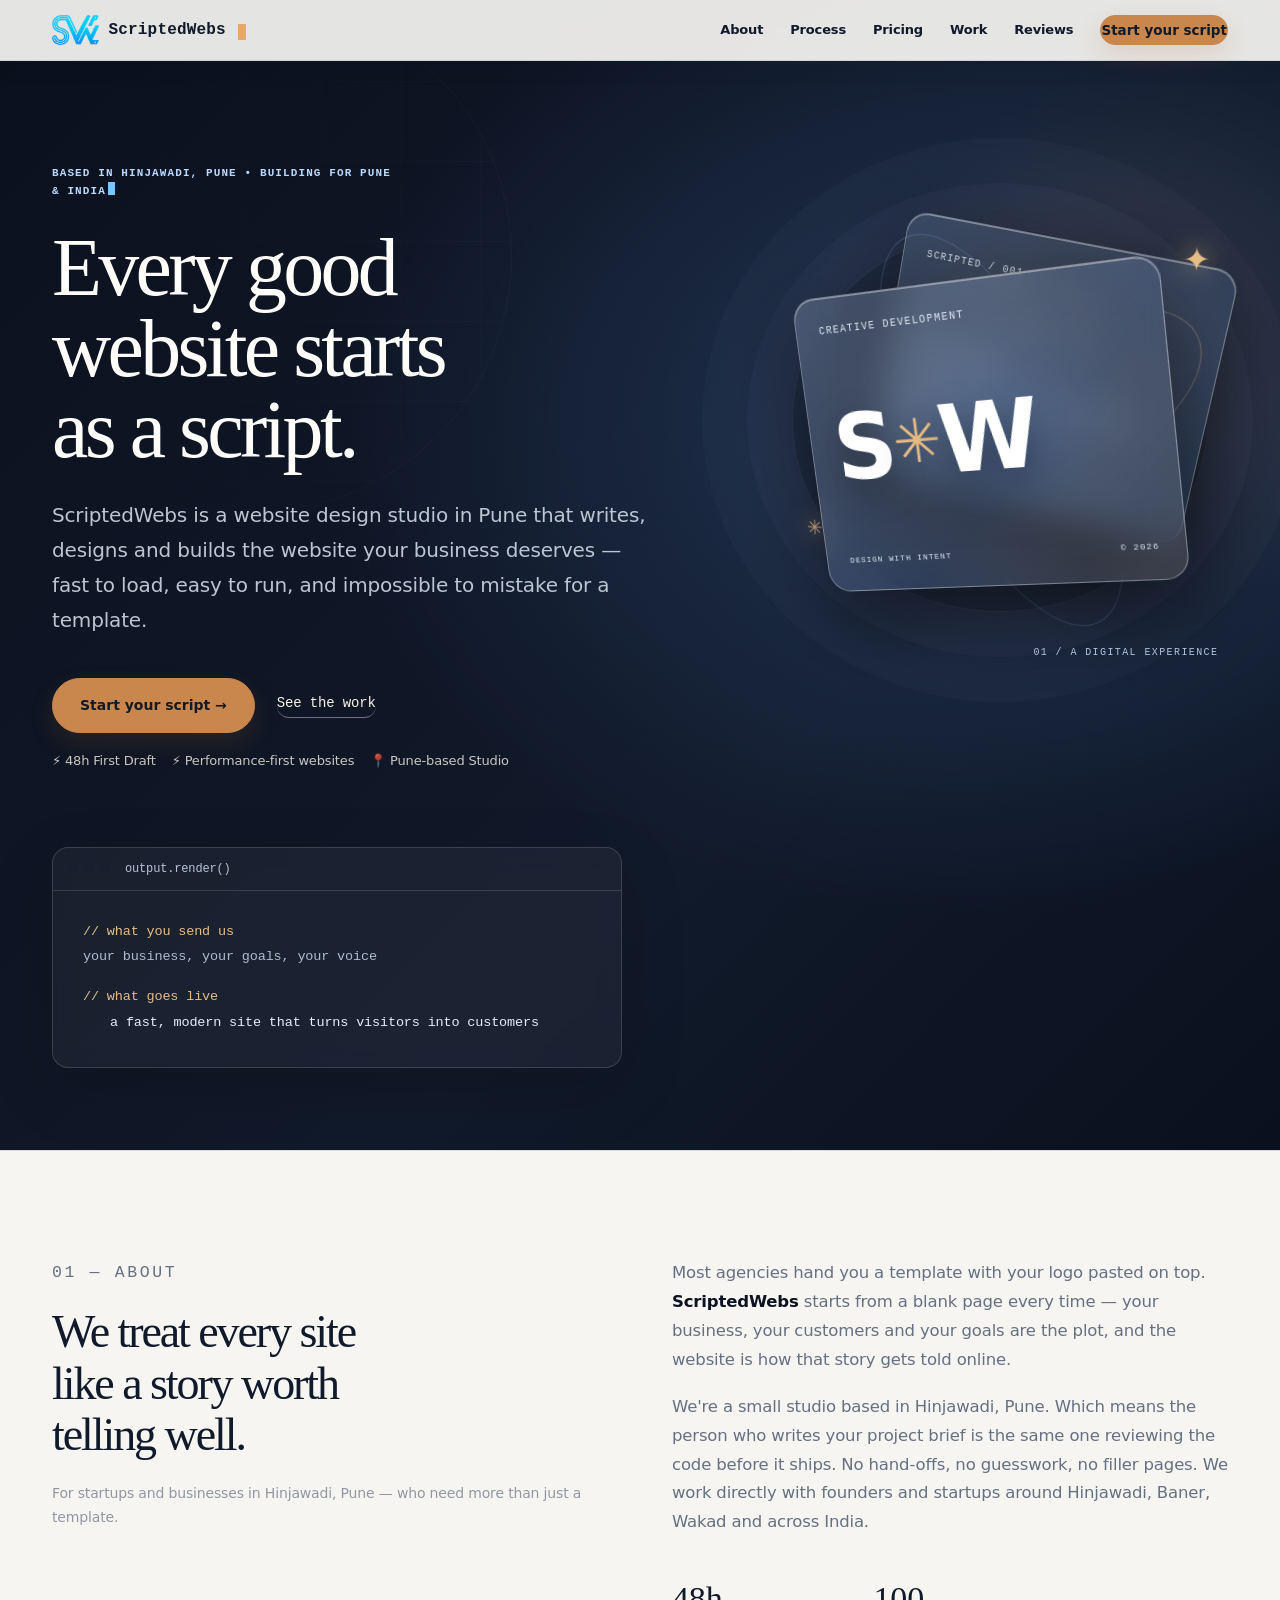
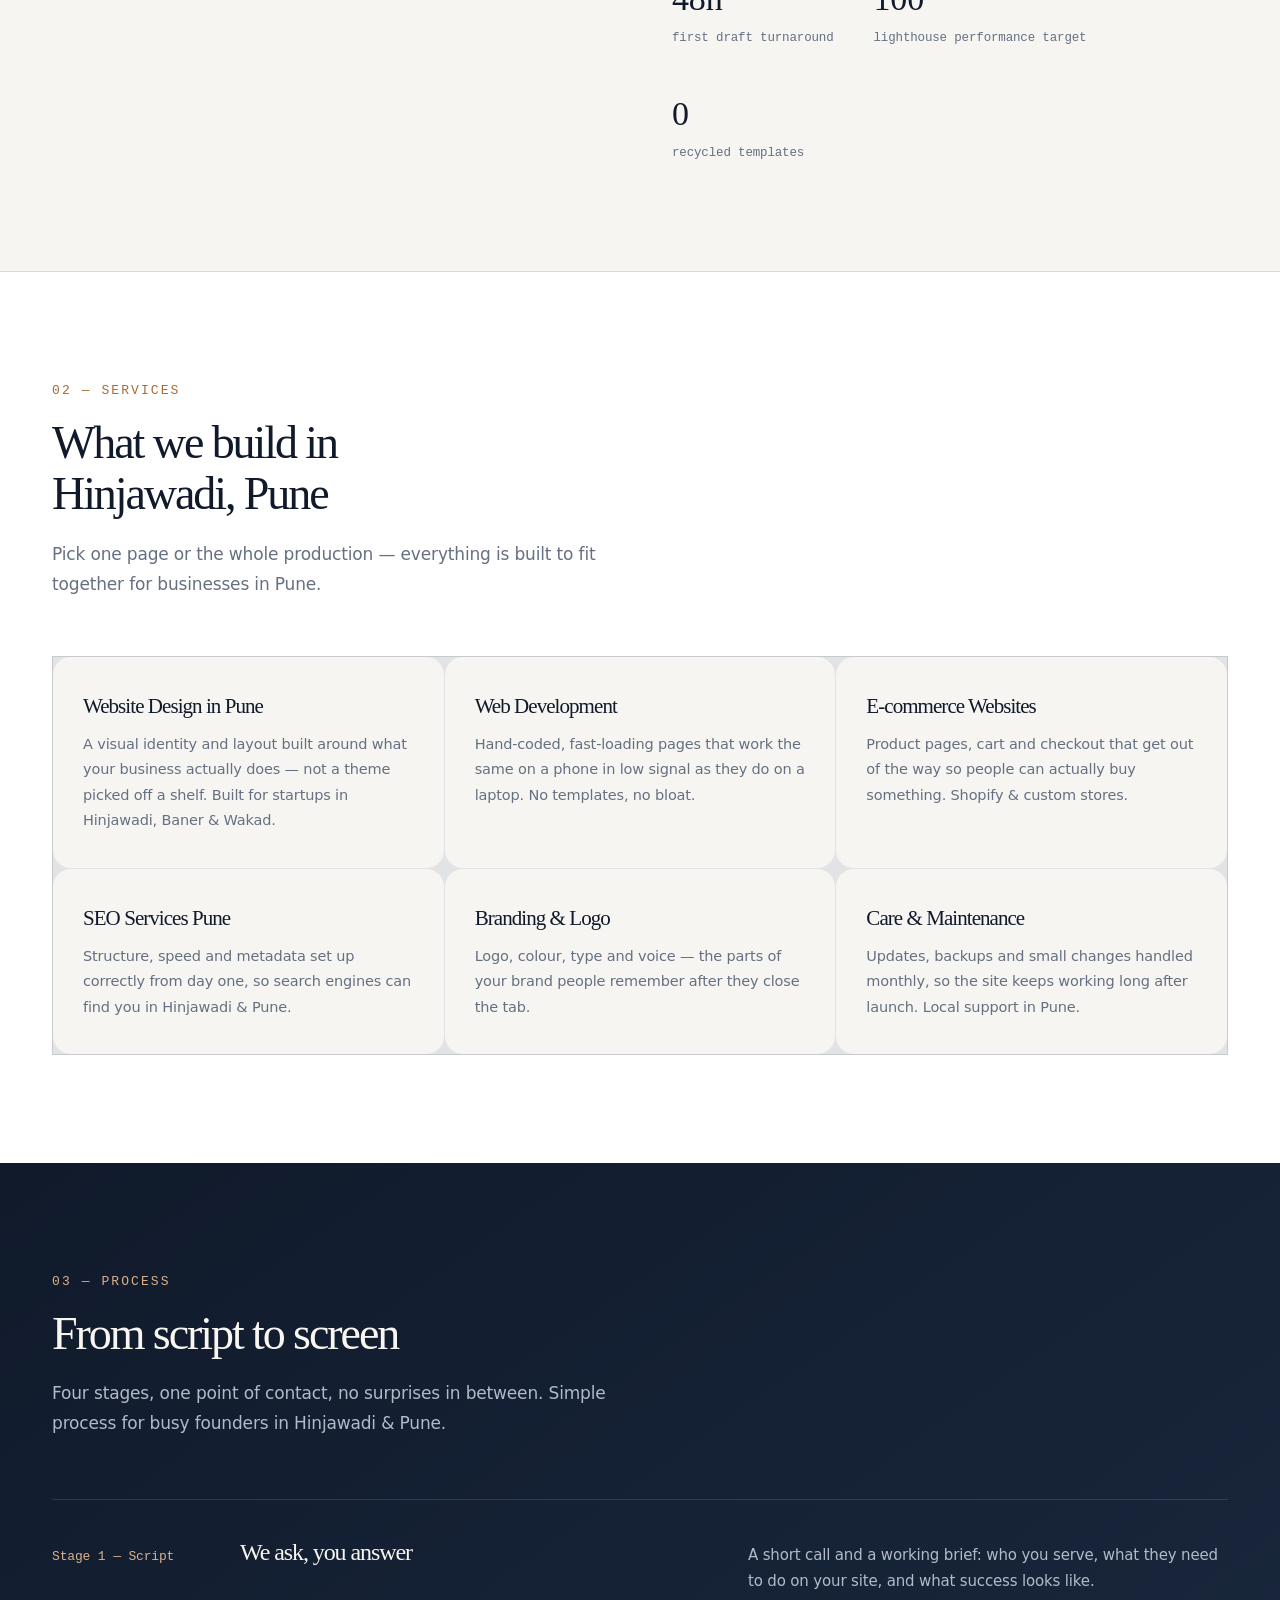
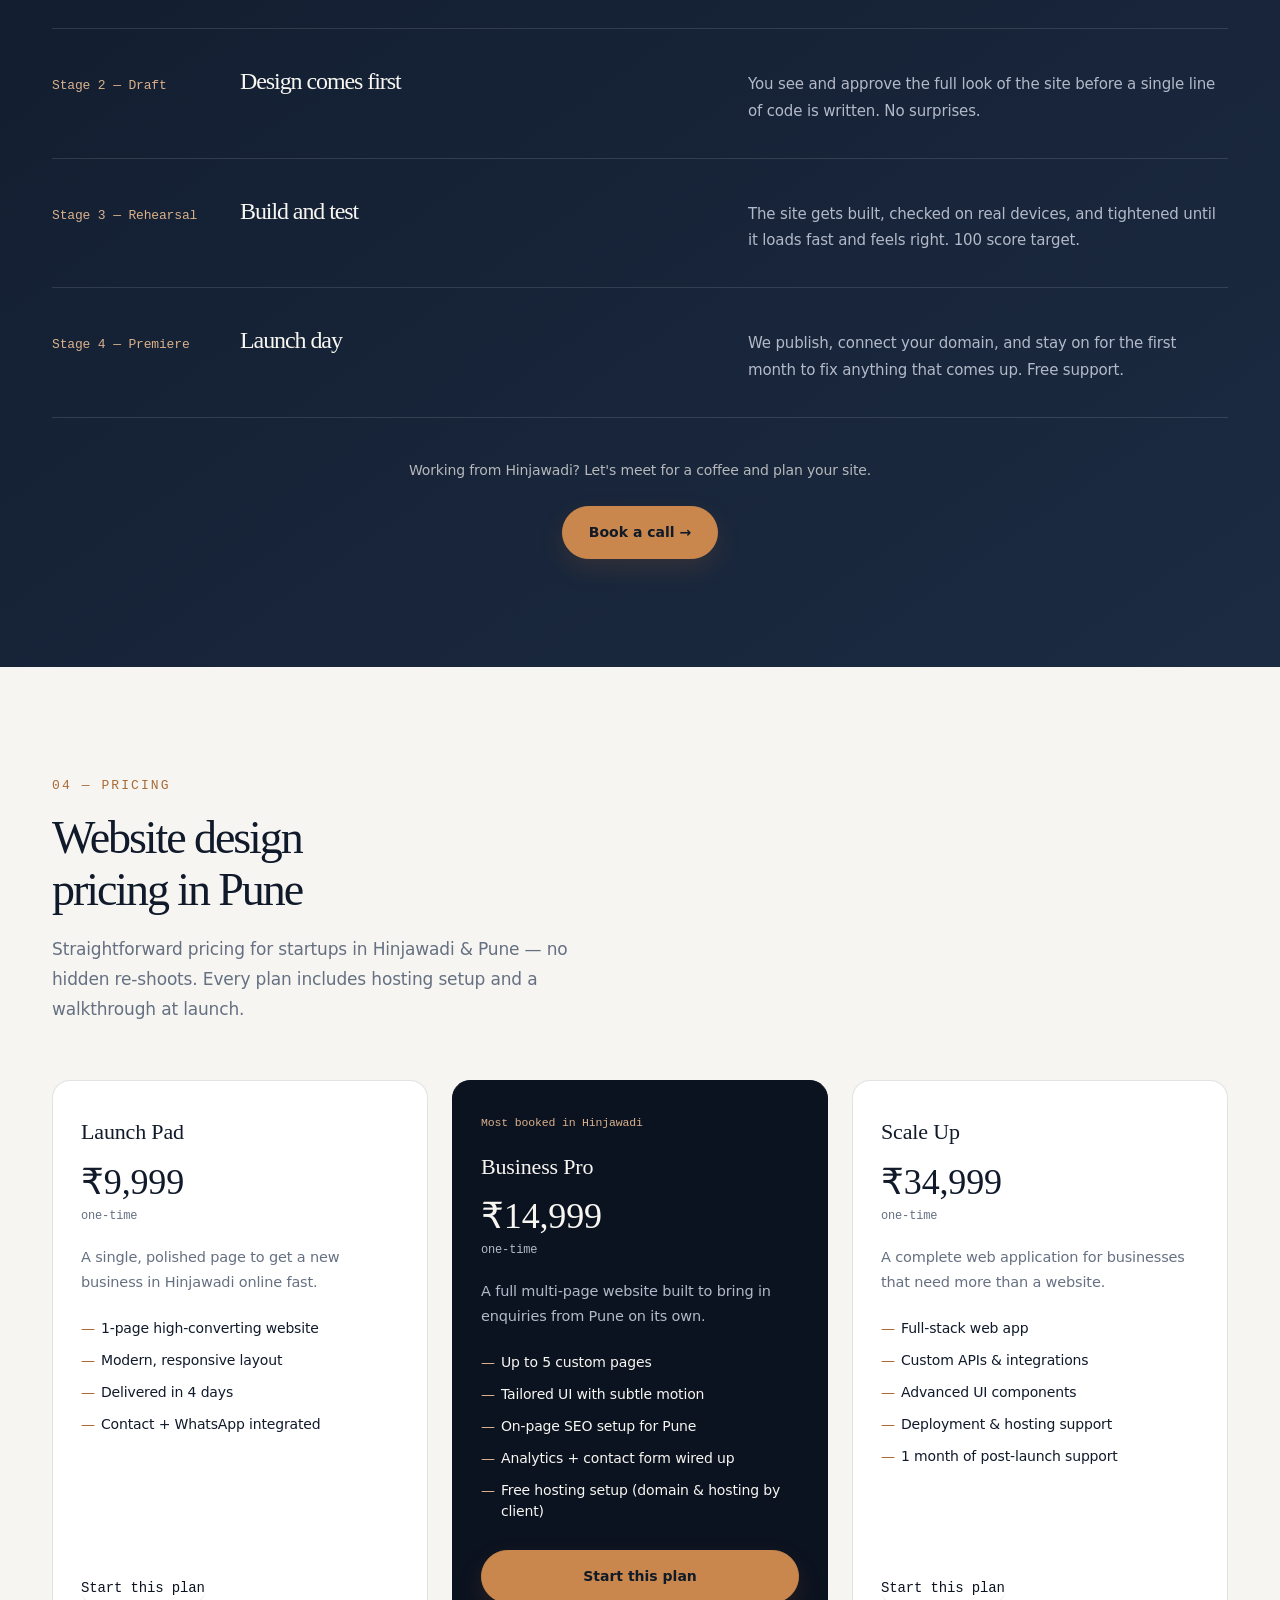
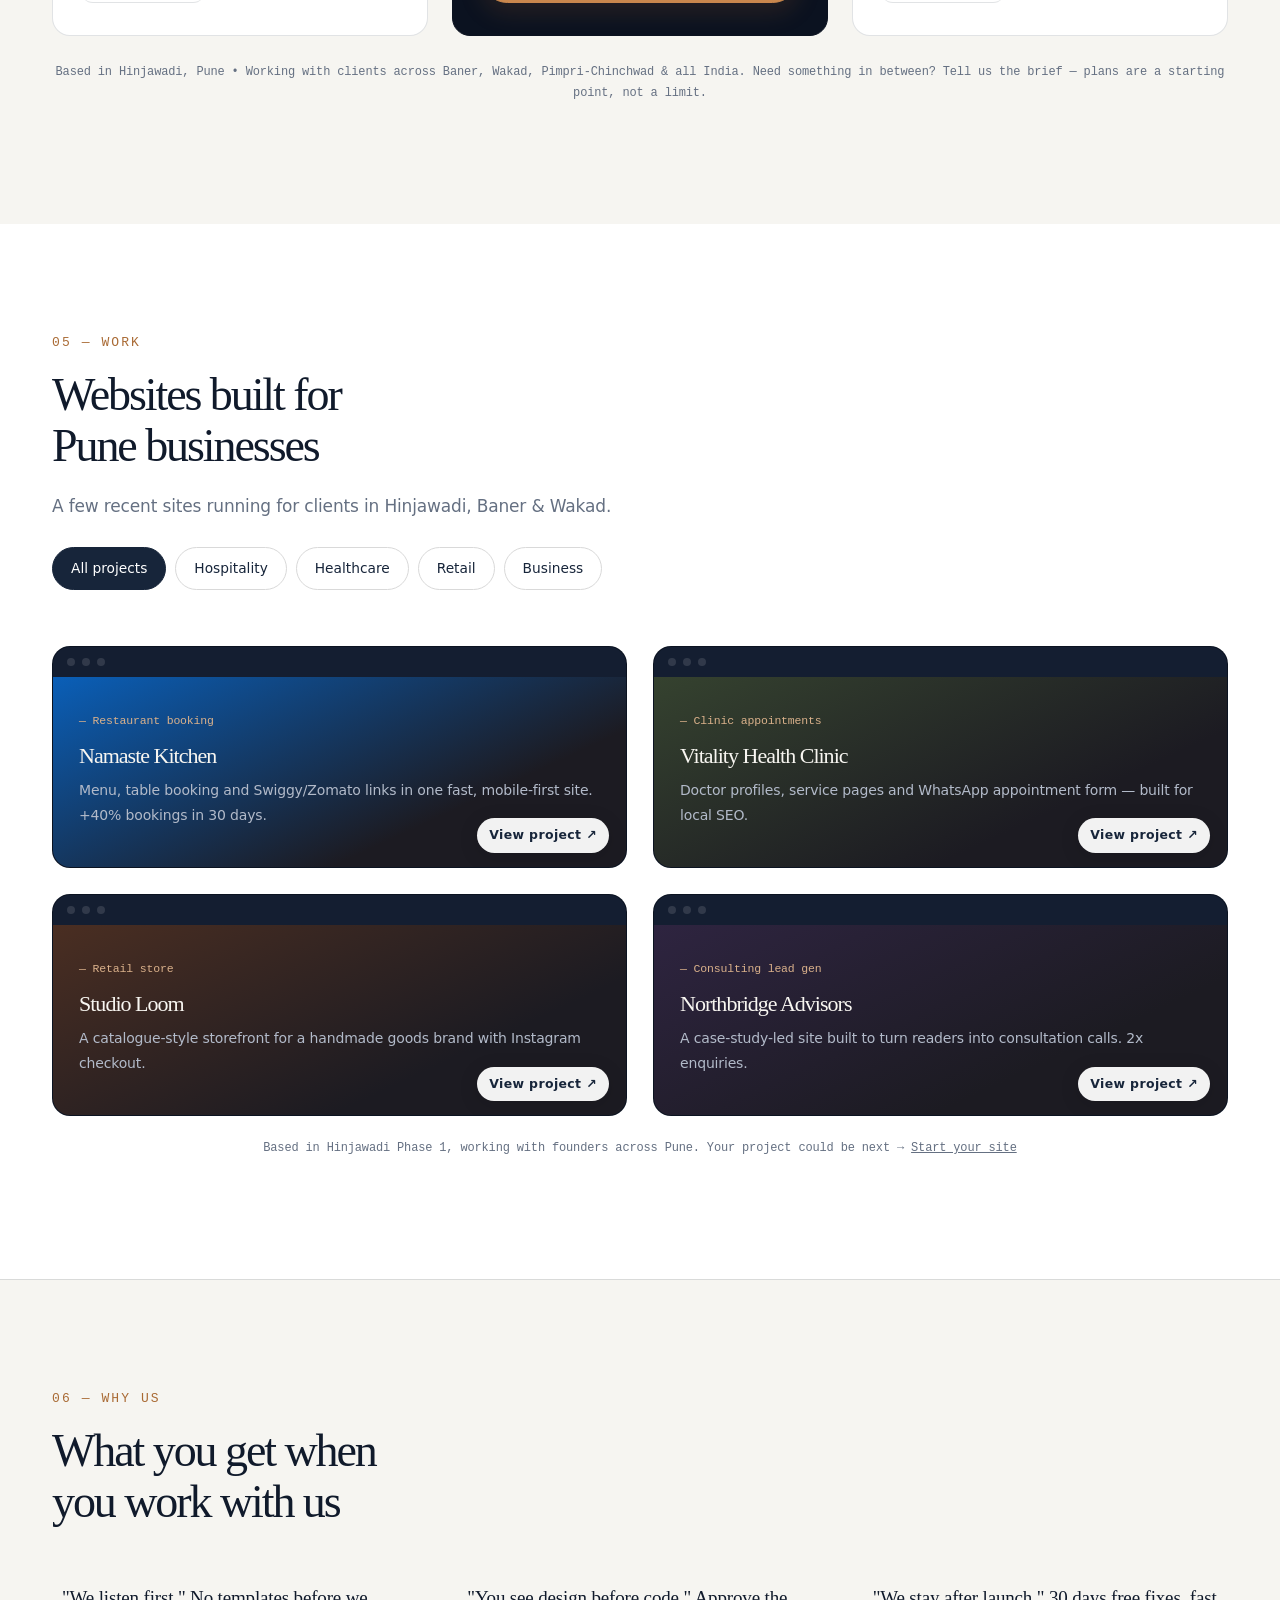
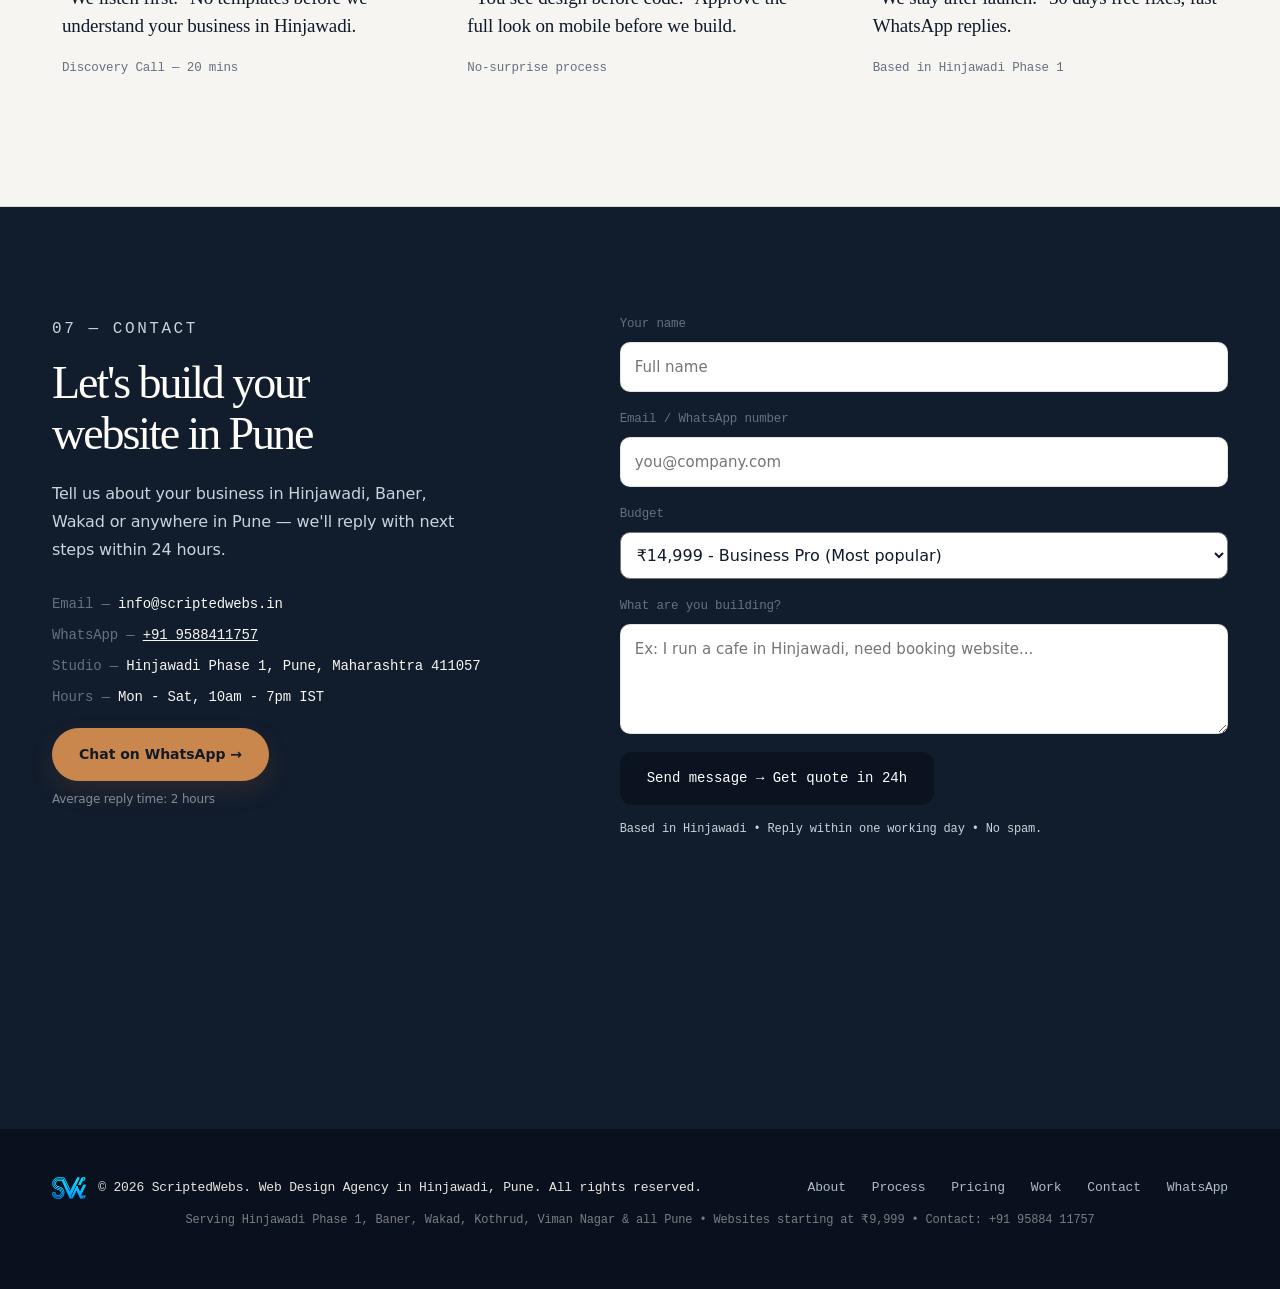
==== index.html @ 6db04817 "Update index.html" ====
<!DOCTYPE html>

<html lang="en">

<head>
  <meta charset="utf-8" />
  <meta content="width=device-width, initial-scale=1.0" name="viewport" />
  <title>Website Design &amp; Development in Pune | ScriptedWebs</title>
  <style>
    :root {
      --ink: #1C1B22;
      --ink-soft: #26252E;
      --ink-line: rgba(234, 227, 207, 0.14);
      --paper: #EAE3CF;
      --paper-soft: #F2ECDC;
      --paper-line: rgba(28, 27, 34, 0.12);
      --brand: #0A84F0;
      --brand-deep: #0663BE;
      --cyan: #12D6FF;
      --text-on-paper: #1C1B22;
      --text-on-paper-mute: rgba(28, 27, 34, 0.62);
      --text-on-ink: #EFE9DA;
      --text-on-ink-mute: rgba(239, 233, 218, 0.6);
      --radius-s: 3px;
      --radius-m: 6px;
      --serif: 'Fraunces', serif;
      --mono: 'IBM Plex Mono', monospace;
      --sans: 'IBM Plex Sans', sans-serif;
    }

    * {
      box-sizing: border-box;
    }

    html {
      scroll-behavior: smooth;
    }

    body {
      margin: 0;
      background: var(--paper);
      color: var(--text-on-paper);
      font-family: var(--sans);
      line-height: 1.5;
      -webkit-font-smoothing: antialiased;
    }

    img {
      max-width: 100%;
      display: block;
    }

    a {
      color: inherit;
    }

    ::selection {
      background: var(--brand);
      color: var(--ink);
    }

    :focus-visible {
      outline: 2px solid var(--brand);
      outline-offset: 3px;
    }

    .wrap {
      max-width: 1160px;
      margin: 0 auto;
      padding: 0 32px;
    }

    @media (max-width: 640px) {
      .wrap {
        padding: 0 20px;
      }
    }

    /* ---------- NAV ---------- */
    .nav {
      position: fixed;
      top: 0;
      left: 0;
      right: 0;
      z-index: 100;
      background: rgba(234, 227, 207, 0.86);
      backdrop-filter: blur(10px);
      border-bottom: 1px solid var(--paper-line);
    }

    .nav-inner {
      display: flex;
      align-items: center;
      justify-content: space-between;
      padding: 18px 32px;
      max-width: 1160px;
      margin: 0 auto;
    }

    .logo {
      font-family: var(--mono);
      font-size: 16px;
      font-weight: 600;
      letter-spacing: 0.01em;
      display: flex;
      align-items: center;
      gap: 10px;
      text-decoration: none;
      color: var(--text-on-paper);
    }

    .logo img {
      height: 30px;
      width: auto;
      display: block;
    }

    .logo .blink {
      display: inline-block;
      width: 8px;
      height: 16px;
      background: var(--brand);
      margin-left: 2px;
      animation: blink 1.1s steps(1) infinite;
      transform: translateY(2px);
    }

    @keyframes blink {
      50% {
        opacity: 0;
      }
    }

    .nav-links {
      display: flex;
      align-items: center;
      gap: 36px;
      font-size: 14.5px;
    }

    .nav-links a {
      text-decoration: none;
      color: var(--text-on-paper);
      position: relative;
      padding: 4px 0;
    }

    .nav-links a::after {
      content: "";
      position: absolute;
      left: 0;
      right: 100%;
      bottom: 0;
      height: 1px;
      background: var(--brand-deep);
      transition: right .25s ease;
    }

    .nav-links a:hover::after {
      right: 0;
    }

    .nav-cta {
      font-family: var(--mono);
      font-size: 13.5px;
      background: var(--ink);
      color: var(--paper-soft) !important;
      padding: 9px 16px;
      border-radius: var(--radius-s);
      text-decoration: none !important;
      border: 1px solid var(--ink);
      transition: background .2s ease, color .2s ease;
    }

    .nav-cta:hover {
      background: transparent;
      color: var(--ink) !important;
    }

    .nav-cta::after {
      display: none;
    }

    .nav-toggle {
      display: none;
      background: none;
      border: none;
      font-family: var(--mono);
      font-size: 14px;
      color: var(--ink);
      cursor: pointer;
    }

    @media (max-width: 820px) {
      .nav-links {
        display: none;
      }

      .nav-toggle {
        display: block;
      }
    }

    /* ---------- HERO ---------- */
    .hero {
      padding: 168px 0 96px;
      position: relative;
      overflow: hidden;
    }

    .slug {
      font-family: var(--mono);
      font-size: 13px;
      color: var(--brand-deep);
      margin: 0 0 28px;
      min-height: 1.4em;
      white-space: pre;
    }

    .slug .cursor {
      display: inline-block;
      width: 7px;
      height: 13px;
      background: var(--brand-deep);
      margin-left: 2px;
      vertical-align: -1px;
      animation: blink 0.9s steps(1) infinite;
    }

    .hero h1 {
      font-family: var(--serif);
      font-weight: 500;
      font-size: clamp(40px, 6.4vw, 78px);
      line-height: 1.04;
      letter-spacing: -0.01em;
      margin: 0 0 28px;
      max-width: 14ch;
      opacity: 0;
    }

    .hero h1.reveal {
      animation: riseIn .9s cubic-bezier(.2, .7, .2, 1) forwards;
    }

    @keyframes riseIn {
      from {
        opacity: 0;
        transform: translateY(16px);
      }

      to {
        opacity: 1;
        transform: translateY(0);
      }
    }

    .hero p.lede {
      font-size: 19px;
      color: var(--text-on-paper-mute);
      max-width: 46ch;
      margin: 0 0 40px;
    }

    .hero-actions {
      display: flex;
      align-items: center;
      gap: 22px;
      flex-wrap: wrap;
    }

    .btn-primary {
      font-family: var(--mono);
      font-size: 14px;
      background: var(--ink);
      color: var(--paper-soft);
      padding: 15px 26px;
      border-radius: var(--radius-s);
      text-decoration: none;
      display: inline-block;
      border: 1px solid var(--ink);
      transition: transform .18s ease, box-shadow .18s ease;
    }

    .btn-primary:hover {
      transform: translateY(-2px);
      box-shadow: 0 8px 22px rgba(28, 27, 34, 0.22);
    }

    .btn-ghost {
      font-family: var(--mono);
      font-size: 14px;
      color: var(--ink);
      text-decoration: none;
      border-bottom: 1px solid var(--paper-line);
      padding-bottom: 3px;
    }

    .btn-ghost:hover {
      border-color: var(--ink);
    }

    .hero-frame {
      margin-top: 76px;
      border: 1px solid var(--paper-line);
      border-radius: var(--radius-m);
      background: var(--paper-soft);
      overflow: hidden;
    }

    .hero-frame-bar {
      display: flex;
      align-items: center;
      gap: 8px;
      padding: 12px 16px;
      border-bottom: 1px solid var(--paper-line);
      font-family: var(--mono);
      font-size: 12px;
      color: var(--text-on-paper-mute);
    }

    .dot {
      width: 8px;
      height: 8px;
      border-radius: 50%;
      background: var(--paper-line);
    }

    .hero-frame-body {
      padding: 28px 30px 32px;
      font-family: var(--mono);
      font-size: 13.5px;
      line-height: 1.9;
      color: var(--text-on-paper-mute);
    }

    .hero-frame-body .l1 {
      color: var(--brand-deep);
    }

    .hero-frame-body .l2 {
      color: var(--ink);
    }

    .hero-frame-body .indent {
      padding-left: 2em;
    }

    /* ---------- SECTION HEADERS ---------- */
    .section {
      padding: 108px 0;
    }

    .section-tag {
      font-family: var(--mono);
      font-size: 13px;
      color: var(--brand-deep);
      margin: 0 0 14px;
    }

    .section h2 {
      font-family: var(--serif);
      font-weight: 500;
      font-size: clamp(30px, 4vw, 46px);
      line-height: 1.12;
      margin: 0 0 20px;
      max-width: 16ch;
    }

    .section .section-sub {
      font-size: 17px;
      color: var(--text-on-paper-mute);
      max-width: 52ch;
      margin: 0;
    }

    .on-ink .section-sub {
      color: var(--text-on-ink-mute);
    }

    .on-ink h2 {
      color: var(--text-on-ink);
    }

    .on-ink .section-tag {
      color: var(--cyan);
    }

    /* ---------- ABOUT ---------- */
    .about {
      background: var(--paper-soft);
      border-top: 1px solid var(--paper-line);
      border-bottom: 1px solid var(--paper-line);
    }

    .about-grid {
      display: grid;
      grid-template-columns: 1fr 1fr;
      gap: 64px;
      align-items: start;
    }

    .about-grid p {
      font-size: 16.5px;
      color: var(--text-on-paper-mute);
      margin: 0 0 18px;
    }

    .about-grid p strong {
      color: var(--ink);
      font-weight: 600;
    }

    .stat-row {
      display: flex;
      gap: 40px;
      margin-top: 36px;
      flex-wrap: wrap;
    }

    .stat b {
      display: block;
      font-family: var(--serif);
      font-size: 34px;
      font-weight: 500;
    }

    .stat span {
      font-family: var(--mono);
      font-size: 12.5px;
      color: var(--text-on-paper-mute);
    }

    @media (max-width: 800px) {
      .about-grid {
        grid-template-columns: 1fr;
        gap: 28px;
      }
    }

    /* ---------- SERVICES ---------- */
    .services-grid {
      display: grid;
      grid-template-columns: repeat(3, 1fr);
      gap: 1px;
      background: var(--paper-line);
      border: 1px solid var(--paper-line);
      margin-top: 56px;
    }

    .service-card {
      background: var(--paper);
      padding: 34px 30px;
    }

    .service-card h3 {
      font-family: var(--serif);
      font-weight: 500;
      font-size: 21px;
      margin: 0 0 10px;
    }

    .service-card p {
      font-size: 14.5px;
      color: var(--text-on-paper-mute);
      margin: 0;
    }

    @media (max-width: 800px) {
      .services-grid {
        grid-template-columns: 1fr;
      }
    }

    /* ---------- PRICING ---------- */
    .pricing-grid {
      display: grid;
      grid-template-columns: repeat(3, 1fr);
      gap: 24px;
      margin-top: 56px;
      align-items: stretch;
    }

    .price-card {
      border: 1px solid var(--paper-line);
      border-radius: var(--radius-m);
      background: var(--paper-soft);
      padding: 32px 28px;
      display: flex;
      flex-direction: column;
      position: relative;
    }

    .price-card.featured {
      background: var(--ink);
      border-color: var(--ink);
      color: var(--text-on-ink);
      transform: translateY(-10px);
    }

    .plan-badge {
      font-family: var(--mono);
      font-size: 11.5px;
      color: var(--cyan);
      margin: 0 0 14px;
    }

    .plan-name {
      font-family: var(--serif);
      font-weight: 500;
      font-size: 22px;
      margin: 0 0 12px;
    }

    .featured .plan-name {
      color: var(--text-on-ink);
    }

    .plan-price {
      font-family: var(--serif);
      font-weight: 500;
      font-size: 36px;
      margin: 0;
      line-height: 1;
    }

    .plan-unit {
      font-family: var(--mono);
      font-size: 12px;
      color: var(--text-on-paper-mute);
      margin: 6px 0 18px;
    }

    .featured .plan-unit {
      color: var(--text-on-ink-mute);
    }

    .plan-desc {
      font-size: 14.5px;
      color: var(--text-on-paper-mute);
      margin: 0 0 22px;
    }

    .featured .plan-desc {
      color: var(--text-on-ink-mute);
    }

    .plan-list {
      list-style: none;
      margin: 0 0 28px;
      padding: 0;
      display: flex;
      flex-direction: column;
      gap: 11px;
      font-size: 14px;
      flex-grow: 1;
    }

    .plan-list li {
      padding-left: 20px;
      position: relative;
    }

    .plan-list li::before {
      content: "—";
      position: absolute;
      left: 0;
      color: var(--brand-deep);
    }

    .featured .plan-list li::before {
      color: var(--cyan);
    }

    .plan-cta {
      align-self: flex-start;
    }

    .price-card .btn-primary {
      width: 100%;
      text-align: center;
    }

    .price-card .btn-ghost {
      color: var(--ink);
    }

    .featured .btn-ghost {
      color: var(--text-on-ink);
      border-color: var(--ink-line);
    }

    @media (max-width: 900px) {
      .pricing-grid {
        grid-template-columns: 1fr;
      }

      .price-card.featured {
        transform: none;
      }
    }

    /* ---------- PROCESS ---------- */
    .process {
      background: var(--ink);
      color: var(--text-on-ink);
    }

    .process-list {
      margin-top: 60px;
      border-top: 1px solid var(--ink-line);
    }

    .process-item {
      display: grid;
      grid-template-columns: 160px 1fr 1fr;
      gap: 28px;
      padding: 34px 0;
      border-bottom: 1px solid var(--ink-line);
      align-items: baseline;
    }

    .process-item .stage {
      font-family: var(--mono);
      font-size: 13px;
      color: var(--cyan);
    }

    .process-item h3 {
      font-family: var(--serif);
      font-weight: 500;
      font-size: 24px;
      margin: 0;
    }

    .process-item p {
      font-size: 15px;
      color: var(--text-on-ink-mute);
      margin: 0;
    }

    @media (max-width: 760px) {
      .process-item {
        grid-template-columns: 1fr;
        gap: 8px;
        padding: 24px 0;
      }
    }

    /* ---------- WORK ---------- */
    .work-grid {
      display: grid;
      grid-template-columns: repeat(2, 1fr);
      gap: 26px;
      margin-top: 56px;
    }

    .work-card {
      border: 1px solid var(--paper-line);
      border-radius: var(--radius-m);
      overflow: hidden;
      background: var(--ink);
    }

    .work-card .bar {
      display: flex;
      gap: 7px;
      align-items: center;
      padding: 11px 14px;
      background: var(--ink-soft);
    }

    .bar .dot {
      background: var(--ink-line);
    }

    .work-card .screen {
      padding: 34px 26px 40px;
      min-height: 170px;
      display: flex;
      flex-direction: column;
      justify-content: flex-end;
      position: relative;
    }

    .work-card .screen::before {
      content: "";
      position: absolute;
      inset: 0;
      opacity: 0.5;
    }

    .wc-1 .screen {
      background: linear-gradient(155deg, #0A5FB8 0%, #1C1B22 70%);
    }

    .wc-2 .screen {
      background: linear-gradient(155deg, #35422F 0%, #1C1B22 70%);
    }

    .wc-3 .screen {
      background: linear-gradient(155deg, #4A2E22 0%, #1C1B22 70%);
    }

    .wc-4 .screen {
      background: linear-gradient(155deg, #2E2440 0%, #1C1B22 70%);
    }

    .work-card .tag {
      font-family: var(--mono);
      font-size: 11.5px;
      color: var(--cyan);
      margin: 0 0 8px;
    }

    .work-card h3 {
      font-family: var(--serif);
      font-weight: 500;
      font-size: 22px;
      color: var(--text-on-ink);
      margin: 0 0 6px;
    }

    .work-card p {
      font-size: 14px;
      color: var(--text-on-ink-mute);
      margin: 0;
    }

    @media (max-width: 760px) {
      .work-grid {
        grid-template-columns: 1fr;
      }
    }

    /* ---------- TESTIMONIALS ---------- */
    .quotes {
      background: var(--paper-soft);
      border-top: 1px solid var(--paper-line);
      border-bottom: 1px solid var(--paper-line);
    }

    .quotes-grid {
      display: grid;
      grid-template-columns: repeat(3, 1fr);
      gap: 40px;
      margin-top: 56px;
    }

    .quote-card p {
      font-family: var(--serif);
      font-size: 19px;
      line-height: 1.45;
      margin: 0 10px 20px;
    }

    .quote-card .who {
      font-family: var(--mono);
      font-size: 12.5px;
      margin: 0 10px 20px;
      color: var(--text-on-paper-mute);
    }

    @media (max-width: 900px) {
      .quotes-grid {
        grid-template-columns: 1fr;
        gap: 34px;
      }
    }

    /* ---------- CONTACT ---------- */
    .contact-grid {
      display: grid;
      grid-template-columns: 0.9fr 1.1fr;
      gap: 70px;
    }

    .contact-info p {
      color: var(--text-on-paper-mute);
      font-size: 16px;
      max-width: 40ch;
    }

    .contact-detail {
      margin-top: 30px;
      font-family: var(--mono);
      font-size: 14px;
    }

    .contact-detail div {
      margin-bottom: 10px;
    }

    .contact-detail span {
      color: var(--text-on-paper-mute);
    }

    form {
      display: flex;
      flex-direction: column;
      gap: 18px;
    }

    .field {
      display: flex;
      flex-direction: column;
      gap: 8px;
    }

    .field label {
      font-family: var(--mono);
      font-size: 12.5px;
      color: var(--text-on-paper-mute);
    }

    .field input,
    .field textarea {
      font-family: var(--sans);
      font-size: 15px;
      background: var(--paper-soft);
      border: 1px solid var(--paper-line);
      border-radius: var(--radius-s);
      padding: 13px 14px;
      color: var(--ink);
    }

    .field input:focus,
    .field textarea:focus {
      border-color: var(--brand-deep);
    }

    .field textarea {
      resize: vertical;
      min-height: 110px;
    }

    .submit-btn {
      font-family: var(--mono);
      font-size: 14px;
      background: var(--ink);
      color: var(--paper-soft);
      padding: 15px 26px;
      border: 1px solid var(--ink);
      border-radius: var(--radius-s);
      cursor: pointer;
      align-self: flex-start;
      transition: transform .18s ease, box-shadow .18s ease;
    }

    .submit-btn:hover {
      transform: translateY(-2px);
      box-shadow: 0 8px 22px rgba(28, 27, 34, 0.22);
    }

    .form-note {
      font-family: var(--mono);
      font-size: 12px;
      color: var(--text-on-paper-mute);
      margin-top: -4px;
    }

    @media (max-width: 820px) {
      .contact-grid {
        grid-template-columns: 1fr;
        gap: 40px;
      }
    }

    /* ---------- FOOTER ---------- */
    footer {
      background: var(--ink);
      color: var(--text-on-ink-mute);
      padding: 48px 0;
      font-family: var(--mono);
      font-size: 13px;
    }

    .footer-row {
      display: flex;
      justify-content: space-between;
      align-items: center;
      flex-wrap: wrap;
      gap: 16px;
    }

    .footer-links {
      display: flex;
      gap: 26px;
    }

    .footer-links a {
      text-decoration: none;
      color: var(--text-on-ink-mute);
    }

    .footer-links a:hover {
      color: var(--text-on-ink);
    }

    @media (prefers-reduced-motion: reduce) {
      * {
        animation-duration: 0.01ms !important;
        animation-iteration-count: 1 !important;
        transition-duration: 0.01ms !important;
      }
    }
  </style>
  <style>
    /* 2026 refresh — zero JS frameworks, system fonts, responsive polish */
    :root {
      --ink: #111827;
      --ink-soft: #1b2536;
      --paper: #f6f7fb;
      --paper-soft: #ffffff;
      --brand: #2563eb;
      --brand-deep: #1d4ed8;
      --cyan: #67e8f9;
      --text-on-paper: #172033;
      --text-on-paper-mute: #5e697d;
      --paper-line: rgba(25, 36, 56, .12);
      --serif: Georgia, serif;
      --sans: Inter, ui-sans-serif, system-ui, -apple-system, 'Segoe UI', sans-serif;
      --mono: ui-monospace, SFMono-Regular, Consolas, monospace;
      --radius-s: 10px;
      --radius-m: 18px
    }

    html {
      scroll-padding-top: 90px
    }

    body {
      background: var(--paper);
      font-family: var(--sans);
      overflow-x: hidden
    }

    .wrap {
      max-width: 1180px
    }

    section {
      scroll-margin-top: 85px
    }

    .nav {
      background: rgba(255, 255, 255, .94);
      backdrop-filter: blur(16px);
      -webkit-backdrop-filter: blur(16px);
      border-bottom: 1px solid rgba(17, 24, 39, .08)
    }

    .logo {
      text-decoration: none;
      display: inline-flex;
      align-items: center
    }

    .brand-wordmark {
      font-weight: 850;
      font-size: clamp(18px, 2vw, 23px);
      letter-spacing: -.065em;
      white-space: nowrap;
      color: var(--ink)
    }

    footer .brand-wordmark {
      color: inherit;
      font-size: 17px
    }

    .nav-links a {
      transition: color .2s ease
    }

    .nav-links a:hover {
      color: var(--brand)
    }

    .hero {
      position: relative;
      isolation: isolate;
      overflow: hidden
    }

    .hero::before {
      content: '';
      position: absolute;
      z-index: -1;
      width: 530px;
      height: 530px;
      right: -200px;
      top: 30px;
      background: radial-gradient(circle, rgba(68, 121, 255, .16), transparent 68%);
      pointer-events: none
    }

    .hero h1 {
      letter-spacing: -.055em;
      line-height: 1.08;
      max-width: 950px
    }

    .hero-frame {
      box-shadow: 0 22px 65px rgba(0, 0, 0, .16);
      border-radius: 16px;
      overflow: hidden
    }

    .btn-primary,
    .btn-ghost,
    .submit-btn {
      border-radius: 12px;
      transition: transform .18s ease, box-shadow .18s ease, background .18s ease
    }

    .btn-primary:hover,
    .submit-btn:hover {
      transform: translateY(-2px);
      box-shadow: 0 9px 22px rgba(37, 99, 235, .2)
    }

    .service-card,
    .price-card,
    .work-card,
    .quote-card {
      border-radius: 18px;
      transition: transform .2s ease, box-shadow .2s ease
    }

    .service-card:hover,
    .price-card:hover,
    .work-card:hover {
      transform: translateY(-3px);
      box-shadow: 0 15px 30px rgba(15, 23, 42, .08)
    }

    input,
    textarea,
    select {
      max-width: 100%;
      font: inherit;
      border-radius: 10px !important
    }

    input:focus,
    textarea:focus,
    select:focus {
      outline: 2px solid var(--brand);
      outline-offset: 2px
    }

    iframe {
      max-width: 100%;
      border-radius: 14px
    }

    a,
    button {
      -webkit-tap-highlight-color: transparent
    }

    :focus-visible {
      outline: 3px solid #2563eb;
      outline-offset: 3px
    }

    @media(max-width:900px) {
      .wrap {
        padding-inline: 24px
      }

      .hero h1 {
        font-size: clamp(2.7rem, 8vw, 5.5rem)
      }

      .pricing-grid,
      .work-grid {
        gap: 18px
      }
    }

    @media(max-width:820px) {
      .nav-inner {
        position: relative
      }

      .nav-toggle {
        display: inline-flex;
        align-items: center;
        justify-content: center;
        min-width: 44px;
        min-height: 44px;
        cursor: pointer
      }

      .nav-links {
        display: none !important;
        position: absolute;
        left: 0;
        right: 0;
        top: 100%;
        padding: 14px 22px 22px;
        background: #fff;
        box-shadow: 0 16px 28px rgba(15, 23, 42, .12);
        flex-direction: column !important;
        align-items: stretch !important;
        gap: 4px !important;
        z-index: 110
      }

      .nav-links.is-open {
        display: flex !important
      }

      .nav-links a {
        display: block;
        padding: 12px 8px;
        min-height: 44px
      }

      .hero {
        padding-top: 110px
      }

      .hero-actions {
        display: flex;
        flex-wrap: wrap;
        gap: 12px
      }

      .hero-frame {
        max-width: 100%
      }
    }

    @media(max-width:520px) {
      .wrap {
        padding-inline: 18px
      }

      .hero h1 {
        font-size: clamp(2.5rem, 12vw, 4rem)
      }

      .hero .lede {
        font-size: 1rem
      }

      .hero-actions a {
        width: 100%;
        text-align: center
      }

      .section {
        padding-block: 64px
      }

      .hero-frame-body {
        overflow-wrap: anywhere
      }

      .pricing-grid,
      .work-grid {
        grid-template-columns: minmax(0, 1fr) !important
      }

      .footer-links {
        flex-wrap: wrap
      }

      input,
      select,
      textarea {
        font-size: 16px !important
      }
    }

    @media(prefers-reduced-motion:reduce) {

      *,
      *::before,
      *::after {
        animation-duration: .01ms !important;
        transition-duration: .01ms !important;
        scroll-behavior: auto !important
      }
    }
  </style>
  <style>
    /* ScriptedWebs / Studio Edition — premium design layer */
    :root {
      --ink: #0B1220;
      --ink-soft: #141E31;
      --ink-line: rgba(255, 255, 255, .12);
      --paper: #F6F5F1;
      --paper-soft: #FFFFFF;
      --paper-line: rgba(13, 24, 41, .12);
      --brand: #E5A86D;
      --brand-deep: #A96A34;
      --cyan: #DAB18B;
      --text-on-paper: #101A2B;
      --text-on-paper-mute: #657082;
      --text-on-ink: #F8F6F1;
      --text-on-ink-mute: #B2BAC9;
      --radius-s: 10px;
      --radius-m: 18px;
      --serif: Georgia, 'Times New Roman', serif;
      --mono: ui-monospace, SFMono-Regular, Consolas, monospace;
      --sans: Inter, ui-sans-serif, system-ui, -apple-system, 'Segoe UI', sans-serif
    }

    html {
      scroll-padding-top: 90px
    }

    body {
      letter-spacing: -.01em
    }

    .wrap {
      max-width: 1240px
    }

    .nav {
      background: rgba(246, 245, 241, .93);
      box-shadow: 0 6px 28px rgba(13, 24, 41, .045);
      -webkit-backdrop-filter: blur(18px);
      backdrop-filter: blur(18px)
    }

    .nav-inner {
      max-width: 1240px;
      padding-top: 15px;
      padding-bottom: 15px
    }

    .logo {
      font-family: var(--sans);
      font-weight: 800;
      letter-spacing: -.045em;
      font-size: 20px
    }

    .logo .blink {
      height: 9px;
      width: 9px;
      border-radius: 50%;
      animation: none;
      transform: none;
      background: #D79A61
    }

    .nav-links {
      gap: 27px;
      font-size: 13px;
      font-weight: 600
    }

    .nav-cta,
    .btn-primary {
      border-radius: 100px !important;
      background: #C9874D !important;
      border-color: #C9874D !important;
      color: #111A27 !important;
      font-family: var(--sans) !important;
      font-weight: 750 !important;
      letter-spacing: 0 !important;
      box-shadow: 0 10px 25px rgba(178, 106, 45, .16);
      transition: transform .2s ease, box-shadow .2s ease, background .2s ease !important
    }

    .nav-cta:hover,
    .btn-primary:hover {
      transform: translateY(-2px);
      background: #E5AD78 !important;
      color: #111A27 !important;
      box-shadow: 0 16px 30px rgba(178, 106, 45, .2)
    }

    .hero {
      min-height: 730px;
      padding: 185px 0 140px;
      background: radial-gradient(ellipse at 87% 43%, rgba(204, 143, 88, .23), transparent 34%), linear-gradient(125deg, #0A1220 0%, #17253A 63%, #25344A 100%);
      color: #F9F7F2;
      isolation: isolate
    }

    .hero:before {
      content: '';
      position: absolute;
      width: min(42vw, 510px);
      height: min(42vw, 510px);
      border: 1px solid rgba(229, 168, 109, .33);
      border-radius: 50%;
      right: -7%;
      top: 16%;
      box-shadow: 0 0 0 55px rgba(255, 255, 255, .018), 0 0 0 110px rgba(255, 255, 255, .018), 0 0 0 165px rgba(255, 255, 255, .014);
      pointer-events: none
    }

    .hero:after {
      content: 'S / W';
      position: absolute;
      right: 9%;
      top: 41%;
      font: 700 clamp(60px, 10vw, 155px)/1 var(--serif);
      font-style: italic;
      color: rgba(229, 168, 109, .10);
      transform: rotate(-11deg);
      pointer-events: none
    }

    .hero .wrap {
      position: relative;
      z-index: 1
    }

    .slug {
      color: #E5AD78;
      font-size: 11px;
      letter-spacing: .16em;
      text-transform: uppercase;
      font-weight: 650
    }

    .slug .cursor {
      background: #E5AD78
    }

    .hero h1 {
      font-family: var(--serif);
      font-weight: 500;
      letter-spacing: -.065em;
      font-size: clamp(54px, 7.4vw, 102px);
      max-width: 13ch;
      line-height: 1.03;
      color: #FFFDF9;
      opacity: 1 !important
    }

    .hero p.lede {
      color: #BCC5D2;
      font-size: clamp(16px, 1.7vw, 20px);
      line-height: 1.75;
      max-width: 48ch
    }

    .hero a:not(.btn-primary) {
      color: #F8F2E9
    }

    .hero .btn-primary {
      padding: 16px 27px !important
    }

    .section {
      padding-top: 108px;
      padding-bottom: 108px
    }

    section {
      scroll-margin-top: 85px
    }

    h2,
    h3 {
      letter-spacing: -.045em
    }

    section h2 {
      font-family: var(--serif);
      font-weight: 500;
      line-height: 1.12
    }

    section p {
      line-height: 1.75
    }

    .section-label,
    .eyebrow,
    .kicker {
      letter-spacing: .15em !important;
      text-transform: uppercase;
      font-size: 11px !important;
      font-weight: 700 !important
    }

    #about {
      background: #F6F5F1
    }

    #services {
      background: #FFFFFF
    }

    #process {
      background: linear-gradient(145deg, #101A2B, #1C2B42)
    }

    #pricing {
      background: #F6F5F1
    }

    #work {
      background: #FFFFFF
    }

    #testimonials {
      background: #F6F5F1
    }

    #contact {
      background: #111C2D;
      color: #F8F6F1
    }

    #contact h2,
    #contact h3 {
      color: #FFFDF8
    }

    #contact p {
      color: #CBD2DC
    }

    #contact input,
    #contact textarea,
    #contact select {
      color: #101A2B;
      background: #fff;
      border-radius: 10px
    }

    /* Cards: gentle elevation, substantial whitespace, refined corners */
    .service-card,
    .price-card,
    .pricing-card,
    .work-card,
    .project-card,
    .quote-card,
    .testimonial-card,
    .step-card,
    .process-card,
    .card {
      border-radius: 18px !important;
      transition: transform .22s ease, box-shadow .22s ease, border-color .22s ease;
      overflow: hidden
    }

    .service-card:hover,
    .price-card:hover,
    .pricing-card:hover,
    .work-card:hover,
    .project-card:hover,
    .quote-card:hover,
    .testimonial-card:hover,
    .card:hover {
      transform: translateY(-4px);
      box-shadow: 0 22px 50px rgba(12, 22, 37, .1)
    }

    button,
    input,
    textarea,
    select {
      font: inherit
    }

    input,
    textarea,
    select {
      max-width: 100%
    }

    button,
    a {
      -webkit-tap-highlight-color: transparent
    }

    footer {
      background: #09111E !important;
      color: #E9E6E0 !important
    }

    footer a {
      color: inherit
    }

    @media(max-width:900px) {
      .hero {
        min-height: auto;
        padding: 165px 0 115px
      }

      .hero:after {
        right: 1%;
        top: 25%;
        opacity: .5
      }

      .section {
        padding-top: 80px;
        padding-bottom: 80px
      }
    }

    @media(max-width:640px) {
      .nav-inner {
        padding: 14px 20px
      }

      .hero {
        padding: 145px 0 90px
      }

      .hero h1 {
        font-size: clamp(47px, 12vw, 68px);
        max-width: 12ch
      }

      .hero:before {
        width: 290px;
        height: 290px;
        right: -180px;
        top: 15%
      }

      .hero:after {
        display: none
      }

      .hero p.lede {
        font-size: 16px
      }

      .section {
        padding-top: 68px;
        padding-bottom: 68px
      }

      .hero-actions {
        gap: 16px
      }

      .wrap {
        padding-left: 22px;
        padding-right: 22px
      }
    }

    @media(prefers-reduced-motion:reduce) {

      *,
      *:before,
      *:after {
        scroll-behavior: auto !important;
        animation-duration: .01ms !important;
        transition-duration: .01ms !important
      }
    }
  </style>
  <meta
    content="ScriptedWebs designs responsive, fast websites for startups and businesses in Hinjawadi, Pune. Explore website design, development, pricing and projects."
    name="description" />
  <style>
    /* Premium interactive edition */
    :root {
      --accent-premium: #c9874d
    }

    html {
      scroll-behavior: smooth;
      scroll-padding-top: 85px
    }

    body {
      overflow-x: hidden
    }

    .scroll-progress {
      position: fixed;
      inset: 0 auto auto 0;
      height: 3px;
      width: 0;
      background: linear-gradient(90deg, #c9874d, #f5d6a7);
      z-index: 9999;
      pointer-events: none
    }

    .nav {
      transition: box-shadow .3s, background .3s
    }

    .nav.is-scrolled {
      box-shadow: 0 10px 40px rgba(0, 0, 0, .16)
    }

    .hero {
      position: relative;
      isolation: isolate
    }

    .hero::after {
      content: "";
      position: absolute;
      right: -12%;
      top: 5%;
      width: 45vw;
      max-width: 640px;
      aspect-ratio: 1;
      border-radius: 50%;
      background: radial-gradient(circle, rgba(201, 135, 77, .12), transparent 68%);
      z-index: -1;
      pointer-events: none
    }

    .section h2 {
      letter-spacing: -.045em
    }

    .section-tag {
      letter-spacing: .16em;
      text-transform: uppercase
    }

    .reveal-on-scroll {
      opacity: 0;
      transform: translateY(26px);
      transition: opacity .75s ease, transform .75s cubic-bezier(.2, .8, .2, 1)
    }

    .reveal-on-scroll.in-view {
      opacity: 1;
      transform: none
    }

    .work-toolbar {
      display: flex;
      flex-wrap: wrap;
      gap: 9px;
      margin: 26px 0 25px
    }

    .work-filter {
      font: inherit;
      font-size: .86rem;
      cursor: pointer;
      border: 1px solid #d9d9d9;
      border-radius: 100px;
      padding: 10px 18px;
      background: transparent;
      color: #17253a;
      transition: background .2s, color .2s, border-color .2s
    }

    .work-filter:hover,
    .work-filter:focus-visible {
      border-color: #c9874d
    }

    .work-filter[aria-pressed=true] {
      background: #17253a;
      color: #fff;
      border-color: #17253a
    }

    .work-card {
      position: relative;
      cursor: pointer;
      transition: transform .35s, box-shadow .35s !important
    }

    .work-card:focus-visible {
      outline: 3px solid #c9874d;
      outline-offset: 4px
    }

    .work-card::after {
      content: 'View project ↗';
      position: absolute;
      right: 17px;
      bottom: 14px;
      font-size: .78rem;
      font-weight: 700;
      letter-spacing: .03em;
      padding: 8px 12px;
      border-radius: 50px;
      background: rgba(255, 255, 255, .94);
      color: #17253a;
      box-shadow: 0 4px 20px #0002;
      transition: transform .2s
    }

    .work-card:hover::after,
    .work-card:focus-visible::after {
      transform: translateY(-4px)
    }

    .work-card[hidden] {
      display: none !important
    }

    .project-dialog {
      border: 0;
      border-radius: 22px;
      padding: 0;
      width: min(92vw, 640px);
      max-height: min(88vh, 760px);
      overflow: auto;
      background: #f8f6f1;
      color: #17253a;
      box-shadow: 0 35px 100px #0006
    }

    .project-dialog::backdrop {
      background: rgba(8, 14, 25, .76);
      backdrop-filter: blur(7px)
    }

    .dialog-inner {
      padding: clamp(24px, 5vw, 44px)
    }

    .dialog-top {
      display: flex;
      justify-content: space-between;
      align-items: center;
      gap: 20px
    }

    .dialog-eyebrow {
      font-size: .75rem;
      text-transform: uppercase;
      letter-spacing: .15em;
      color: #a46e40;
      font-weight: 700
    }

    .dialog-close {
      background: #17253a;
      color: white;
      border: 0;
      border-radius: 50%;
      width: 40px;
      height: 40px;
      font-size: 1.5rem;
      cursor: pointer
    }

    .project-dialog h2 {
      font-size: clamp(2rem, 5vw, 3.2rem);
      margin: 18px 0
    }

    .project-dialog p {
      line-height: 1.75
    }

    .dialog-cta {
      display: inline-flex;
      margin-top: 18px;
      padding: 13px 22px;
      border-radius: 100px;
      background: #17253a;
      color: #fff;
      text-decoration: none;
      font-weight: 700
    }

    .dialog-cta:hover {
      background: #a46e40
    }

    @media(prefers-reduced-motion:reduce) {
      html {
        scroll-behavior: auto
      }

      .reveal-on-scroll {
        opacity: 1;
        transform: none;
        transition: none
      }

      .work-card,
      .work-card::after {
        transition: none !important
      }
    }

    @media(max-width:600px) {
      .work-toolbar {
        gap: 7px
      }

      .work-filter {
        padding: 9px 13px;
        font-size: .8rem
      }

      .work-card::after {
        right: 12px;
        bottom: 12px
      }

      .dialog-inner {
        padding: 23px
      }
    }
  </style>
  <style>
    /* Cinematic hero: all geometry is CSS; no image or animation libraries */
    .cinematic-hero {
      background: radial-gradient(ellipse at 77% 36%, #213454 0%, transparent 48%), linear-gradient(135deg, #0b101d, #111a2a 63%, #09111e);
      color: #f8f3e9;
      min-height: 760px;
      padding: 165px 0 82px;
      isolation: isolate
    }

    .cinematic-hero:before {
      content: "";
      position: absolute;
      inset: 0;
      pointer-events: none;
      opacity: .13;
      background-image: linear-gradient(rgba(255, 255, 255, .15) 1px, transparent 1px), linear-gradient(90deg, rgba(255, 255, 255, .15) 1px, transparent 1px);
      background-size: 80px 80px;
      mask-image: linear-gradient(90deg, transparent, #000)
    }

    .cinematic-layout {
      position: relative;
      min-height: 610px
    }

    .cinematic-hero .slug {
      color: #b9d9ff;
      letter-spacing: .1em;
      text-transform: uppercase;
      font-size: 11px;
      white-space: normal;
      max-width: 53ch
    }

    .cinematic-hero .slug .cursor {
      background: #79c5ff
    }

    .cinematic-hero h1 {
      font-size: clamp(52px, 6.4vw, 94px);
      max-width: 11ch;
      line-height: .99;
      letter-spacing: -.045em;
      position: relative;
      z-index: 2;
      text-wrap: balance
    }

    .cinematic-hero .lede {
      color: #bdc8d8;
      max-width: 43ch;
      font-size: 17px;
      position: relative;
      z-index: 2
    }

    .cinematic-hero .hero-actions {
      position: relative;
      z-index: 3
    }

    .cinematic-hero .btn-primary {
      background: #e7bc84;
      border-color: #e7bc84;
      color: #151b26;
      border-radius: 40px;
      font-weight: 600
    }

    .cinematic-hero .btn-ghost {
      color: #f3f4f8;
      border-color: #64748b
    }

    .cinematic-hero .hero-frame {
      position: relative;
      z-index: 2;
      max-width: 570px;
      margin-top: 76px;
      background: rgba(255, 255, 255, .045);
      border-color: rgba(255, 255, 255, .15);
      backdrop-filter: blur(10px)
    }

    .cinematic-hero .hero-frame-bar {
      border-color: rgba(255, 255, 255, .14);
      color: #b8c4d6
    }

    .cinematic-hero .hero-frame-body {
      color: #aebcd0
    }

    .cinematic-hero .hero-frame-body .l1 {
      color: #e7bc84
    }

    .cinematic-hero .hero-frame-body .l2 {
      color: #e6edf7
    }

    .cinematic-stage {
      position: absolute;
      right: 0;
      top: 15px;
      width: min(48%, 520px);
      height: 480px;
      perspective: 1000px;
      pointer-events: none;
      z-index: 1
    }

    .stage-halo {
      position: absolute;
      inset: 8% 2%;
      background: radial-gradient(circle, #4771ab55 0%, #cfa16e25 30%, transparent 67%);
      filter: blur(26px)
    }

    .stage-grid {
      position: absolute;
      inset: 10%;
      border-radius: 50%;
      border: 1px solid #b7c7e41a;
      box-shadow: 0 0 0 45px #b7c7e408, 0 0 0 90px #b7c7e406
    }

    .stage-object {
      position: absolute;
      inset: 20px;
      transform-style: preserve-3d;
      transform: rotateX(var(--rx, -8deg)) rotateY(var(--ry, -16deg));
      transition: transform .55s cubic-bezier(.2, .7, .2, 1);
      animation: stageFloat 7s ease-in-out infinite
    }

    .glass-panel {
      position: absolute;
      border: 1px solid #ffffff55;
      border-radius: 22px;
      box-shadow: 0 30px 90px #0009, inset 0 1px #ffffff66;
      backdrop-filter: blur(18px)
    }

    .glass-front {
      width: 74%;
      height: 66%;
      left: 14%;
      top: 18%;
      background: linear-gradient(135deg, #d5e3f933, #617fb22b 60%, #e2b78222);
      transform: translateZ(72px) rotate(-7deg);
      padding: 24px;
      display: flex;
      flex-direction: column;
      justify-content: space-between
    }

    .glass-back {
      width: 70%;
      height: 62%;
      left: 23%;
      top: 9%;
      background: linear-gradient(130deg, #b8d7ff20, #2e5a8e40);
      transform: translateZ(-20px) rotate(11deg);
      padding: 25px
    }

    .panel-top,
    .panel-eyebrow,
    .panel-bottom,
    .stage-caption {
      font-family: var(--mono);
      font-size: 10px;
      letter-spacing: .14em;
      color: #e2eaf6
    }

    .panel-glyph {
      font-family: var(--sans);
      font-size: clamp(58px, 7vw, 105px);
      font-weight: 700;
      letter-spacing: -.12em;
      color: #fff;
      text-shadow: 0 12px 35px #0005
    }

    .panel-glyph span {
      font-size: .65em;
      color: #e7bc84;
      vertical-align: 12px;
      margin: 0 8px
    }

    .panel-bottom {
      display: flex;
      justify-content: space-between;
      gap: 10px;
      font-size: 8px
    }

    .panel-line {
      height: 8px;
      background: #c5d8f64a;
      border-radius: 8px;
      margin-top: 22px;
      width: 85%
    }

    .panel-line.short {
      width: 38%;
      margin-top: 80px
    }

    .panel-line.medium {
      width: 63%
    }

    .stage-orbit {
      position: absolute;
      border: 1px solid #e7bc8460;
      border-radius: 50%;
      transform: rotate(-27deg);
      width: 90%;
      height: 39%;
      left: 5%;
      top: 33%
    }

    .orbit-two {
      transform: rotate(62deg);
      border-color: #87b6ee45
    }

    .stage-spark {
      position: absolute;
      color: #f1c58c;
      font-size: 30px;
      text-shadow: 0 0 22px #f1c58c
    }

    .spark-one {
      right: 8%;
      top: 9%
    }

    .spark-two {
      left: 5%;
      bottom: 18%;
      font-size: 22px
    }

    .stage-caption {
      position: absolute;
      bottom: 0;
      right: 8%;
      color: #b3c5dc
    }

    @keyframes stageFloat {

      0%,
      100% {
        translate: 0 0
      }

      50% {
        translate: 0 -12px
      }
    }

    @media(max-width:1000px) {
      .cinematic-stage {
        opacity: .55;
        right: -8%;
        top: 60px
      }

      .cinematic-hero h1,
      .cinematic-hero .lede {
        max-width: 60%
      }
    }

    @media(max-width:700px) {
      .cinematic-hero {
        padding: 125px 0 65px;
        min-height: auto
      }

      .cinematic-layout {
        min-height: 0
      }

      .cinematic-hero h1 {
        font-size: clamp(44px, 11vw, 65px);
        max-width: 12ch
      }

      .cinematic-hero .lede {
        max-width: 100%
      }

      .cinematic-stage {
        position: relative;
        right: auto;
        top: auto;
        width: 100%;
        height: 310px;
        opacity: 1;
        margin: 16px auto 0
      }

      .stage-object {
        inset: 0 10%
      }

      .cinematic-hero .hero-frame {
        margin-top: 22px
      }

      .glass-front {
        padding: 18px
      }

      .panel-glyph {
        font-size: 60px
      }

      .panel-line.short {
        margin-top: 35px
      }

      .stage-caption {
        bottom: -8px
      }
    }

    @media(prefers-reduced-motion:reduce) {
      .stage-object {
        animation: none !important;
        transition: none !important
      }

      .cinematic-hero h1 {
        opacity: 1 !important;
        animation: none !important
      }

      html {
        scroll-behavior: auto
      }
    }
  </style>
  <style id="audit-fixes">
    /* Audited accessibility and responsive enhancements */
    .skip-link {
      position: fixed;
      top: 8px;
      left: 8px;
      z-index: 10001;
      background: #fff;
      color: #17253a;
      padding: 12px 18px;
      border-radius: 8px;
      transform: translateY(-160%)
    }

    .skip-link:focus {
      transform: translateY(0)
    }

    :where(a, button, input, select, textarea, [role="button"]):focus-visible {
      outline: 3px solid #c9874d;
      outline-offset: 3px
    }

    [hidden] {
      display: none !important
    }

    .nav-toggle {
      touch-action: manipulation
    }

    .cinematic-stage,
    .stage-object {
      contain: layout style
    }

    img,
    svg,
    iframe {
      max-width: 100%
    }

    @media(max-width:760px) {
      .nav-links {
        max-height: calc(100dvh - 75px);
        overflow-y: auto
      }

      .cinematic-hero {
        min-width: 0
      }

      .cinematic-stage {
        max-width: 100%
      }
    }

    @media(max-width:390px) {
      .stage-object {
        scale: .78;
        transform-origin: center
      }

      .work-filter {
        font-size: .75rem;
        padding: 9px 10px
      }
    }

    @media(prefers-reduced-motion:reduce) {
      .reveal-on-scroll {
        opacity: 1 !important;
        transform: none !important
      }

      .stage-halo,
      .stage-orbit,
      .stage-spark {
        animation: none !important
      }
    }
  </style>
  <meta content="index, follow, max-image-preview:large, max-snippet:-1, max-video-preview:-1" name="robots" />
  <meta content="index, follow" name="googlebot" />
  <meta content="ScriptedWebs" name="author" />
  <meta content="website" property="og:type" />
  <meta content="ScriptedWebs" property="og:site_name" />
  <meta content="Website Design &amp; Development in Pune | ScriptedWebs" property="og:title" />
  <meta
    content="Modern, mobile-friendly websites for Pune businesses. Explore ScriptedWebs services, process, portfolio and pricing."
    property="og:description" />
  <meta content="en_IN" property="og:locale" />
  <meta content="summary" name="twitter:card" />
  <meta content="Website Design &amp; Development in Pune | ScriptedWebs" name="twitter:title" />
  <meta content="Thoughtful, responsive website design and development for startups and growing businesses in Pune."
    name="twitter:description" />
  <script
    type="application/ld+json">{"@context":"https://schema.org","@type":"ProfessionalService","name":"ScriptedWebs","description":"Website design and development studio serving startups and businesses in Pune.","email":"info@scriptedwebs.in","telephone":"+919588411757","address":{"@type":"PostalAddress","streetAddress":"Hinjawadi Phase 1","addressLocality":"Pune","addressRegion":"Maharashtra","postalCode":"411057","addressCountry":"IN"},"areaServed":[{"@type":"Place","name":"Pune"},{"@type":"Place","name":"Hinjawadi"},{"@type":"Place","name":"Baner"},{"@type":"Place","name":"Wakad"},{"@type":"Place","name":"Pimpri-Chinchwad"}],"serviceType":["Website design","Website development","Responsive website design"],"url":"https://scriptedwebs.in/","@id":"https://scriptedwebs.in/#business"}</script>
  <!-- SEO DEPLOYMENT: Confirm the actual public homepage URL, then add rel="canonical", og:url, and schema url using that exact HTTPS URL. Add og:image/twitter:image only after publishing a real 1200x630 share image. Submit sitemap.xml in Google Search Console and verify business contact details before publishing. Rankings are not guaranteed. -->
  <link href="https://scriptedwebs.in/" rel="canonical" />
  <meta content="https://scriptedwebs.in/" property="og:url" />
  <meta content="https://scriptedwebs.in/" name="twitter:url" />
<link href="/assets/logo/favicon.ico" rel="icon" sizes="any" type="image/x-icon" />
  <link href="/assets/logo/favicon_32.png" rel="icon" sizes="32x32" type="image/png" />
  <link href="/assets/logo/favicon_180.png" rel="apple-touch-icon" sizes="180x180" type="image/png" />
  <meta content="#071321" name="theme-color" />
  <style id="embedded-logo-sizing">
    /* Match original ScriptedWebs logo section; preserve all website colors. */
    .nav a.logo {
      display: inline-flex;
      align-items: center;
      gap: 10px;
      font-family: var(--mono);
      font-size: 16px;
      font-weight: 600;
      letter-spacing: .01em;
      line-height: 1.2;
      text-decoration: none;
      white-space: nowrap;
      min-width: 0
    }

    .nav a.logo img {
      height: 30px;
      width: auto;
      max-width: none;
      object-fit: contain;
      filter: none;
      flex-shrink: 0
    }

    .nav a.logo .blink {
      display: inline-block;
      width: 8px;
      height: 16px;
      margin-left: 2px;
      border-radius: 0;
      background: var(--brand);
      transform: translateY(2px);
      animation: scripted-logo-blink 1.1s steps(1) infinite;
      flex-shrink: 0
    }

    @keyframes scripted-logo-blink {

      0%,
      49% {
        opacity: 1
      }

      50%,
      100% {
        opacity: 0
      }
    }

    @media(max-width:400px) {
      .nav a.logo {
        gap: 8px;
        font-size: 14px
      }

      .nav a.logo img {
        height: 28px
      }
    }

    @media(prefers-reduced-motion:reduce) {
      .nav a.logo .blink {
        animation: none
      }
    }
  </style>
</head>

<body>
  <div aria-hidden="true" class="scroll-progress"></div><a class="skip-link" href="#main-content">Skip to content</a>
  <nav class="nav">
    <div class="nav-inner">
      <a aria-label="ScriptedWebs home" class="logo" href="/"><img alt=""
          src="[data-uri]" />ScriptedWebs<span
          class="blink"></span></a>
      <div class="nav-links" id="primary-navigation">
        <a href="#about">About</a>
        <a href="#process">Process</a>
        <a href="#pricing">Pricing</a>
        <a href="#work">Work</a>
        <a href="#testimonials">Reviews</a>
        <a class="nav-cta" href="#contact">Start your script</a>
      </div>
      <button aria-controls="primary-navigation" aria-expanded="false" aria-label="Open navigation menu"
        class="nav-toggle" type="button">menu ▾</button>
    </div>
  </nav>
  <header class="hero cinematic-hero" id="main-content">
    <div class="wrap cinematic-layout">
      <p class="slug" id="slugline">Based in Hinjawadi, Pune • Building for Pune &amp; India</p>
      <h1 id="heroTitle">Every good website starts as a script.</h1>
      <p class="lede">ScriptedWebs is a website design studio in Pune that writes, designs and builds the website your
        business deserves — fast to load, easy to run, and impossible to mistake for a template.</p>
      <div class="hero-actions">
        <a class="btn-primary" href="#contact">Start your script →</a>
        <a class="btn-ghost" href="#work">See the work</a>
      </div>
      <div aria-hidden="true" class="cinematic-stage">
        <div class="stage-halo"></div>
        <div class="stage-grid"></div>
        <div class="stage-object" id="stageObject">
          <div class="glass-panel glass-back"><span class="panel-top">SCRIPTED / 001</span>
            <div class="panel-line short"></div>
            <div class="panel-line"></div>
            <div class="panel-line medium"></div>
          </div>
          <div class="glass-panel glass-front">
            <div class="panel-eyebrow">CREATIVE DEVELOPMENT</div>
            <div class="panel-glyph">S<span>✳</span>W</div>
            <div class="panel-bottom"><span>DESIGN WITH INTENT</span><span>© 2026</span></div>
          </div>
          <div class="stage-orbit orbit-one"></div>
          <div class="stage-orbit orbit-two"></div>
          <div class="stage-spark spark-one">✦</div>
          <div class="stage-spark spark-two">✳</div>
        </div>
        <div class="stage-caption">01 / A DIGITAL EXPERIENCE</div>
      </div>
      <!-- Trust strip - helps conversion -->
      <div style="margin-top:18px; display:flex; gap:16px; font-size:13px; opacity:0.8; flex-wrap:wrap;">
        <span>⚡ 48h First Draft</span>
        <span>⚡ Performance-first websites</span>
        <span>📍 Pune-based Studio</span>
      </div>
      <div class="hero-frame">
        <div class="hero-frame-bar">
          <span class="dot"></span><span class="dot"></span><span class="dot"></span>
          <span style="margin-left:8px;">output.render()</span>
        </div>
        <div class="hero-frame-body">
          <div class="l1">// what you send us</div>
          <div>your business, your goals, your voice</div>
          <div class="l1" style="margin-top:14px;">// what goes live</div>
          <div class="l2 indent">a fast, modern site that turns visitors into customers</div>
        </div>
      </div>
    </div>
  </header>
  <section class="section about" id="about">
    <div class="wrap">
      <div class="about-grid">
        <div>
          <p class="section-tag">01 — About</p>
          <h2>We treat every site like a story worth telling well.</h2>
          <p style="margin-top:12px; font-size:14px; opacity:0.7;">For startups and businesses in Hinjawadi, Pune — who
            need more than just a template.</p>
        </div>
        <div>
          <p>Most agencies hand you a template with your logo pasted on top. <strong>ScriptedWebs</strong> starts from a
            blank page every time — your business, your customers and your goals are the plot, and the website is how
            that story gets told online.</p>
          <p>We're a small studio based in Hinjawadi, Pune. Which means the person who writes your project brief is the
            same one reviewing the code before it ships. No hand-offs, no guesswork, no filler pages. We work directly
            with founders and startups around Hinjawadi, Baner, Wakad and across India.</p>
          <div class="stat-row">
            <div class="stat"><b>48h</b><span>first draft turnaround</span></div>
            <div class="stat"><b>100</b><span>lighthouse performance target</span></div>
            <div class="stat"><b>0</b><span>recycled templates</span></div>
          </div>
        </div>
      </div>
    </div>
  </section>
  <section class="section" id="services">
    <div class="wrap">
      <p class="section-tag">02 — Services</p>
      <h2>What we build in Hinjawadi, Pune</h2>
      <p class="section-sub">Pick one page or the whole production — everything is built to fit together for businesses
        in Pune.</p>
      <div class="services-grid">
        <div class="service-card">
          <h3>Website Design in Pune</h3>
          <p>A visual identity and layout built around what your business actually does — not a theme picked off a
            shelf. Built for startups in Hinjawadi, Baner &amp; Wakad.</p>
        </div>
        <div class="service-card">
          <h3>Web Development</h3>
          <p>Hand-coded, fast-loading pages that work the same on a phone in low signal as they do on a laptop. No
            templates, no bloat.</p>
        </div>
        <div class="service-card">
          <h3>E-commerce Websites</h3>
          <p>Product pages, cart and checkout that get out of the way so people can actually buy something. Shopify
            &amp; custom stores.</p>
        </div>
        <div class="service-card">
          <h3>SEO Services Pune</h3>
          <p>Structure, speed and metadata set up correctly from day one, so search engines can find you in Hinjawadi
            &amp; Pune.</p>
        </div>
        <div class="service-card">
          <h3>Branding &amp; Logo</h3>
          <p>Logo, colour, type and voice — the parts of your brand people remember after they close the tab.</p>
        </div>
        <div class="service-card">
          <h3>Care &amp; Maintenance</h3>
          <p>Updates, backups and small changes handled monthly, so the site keeps working long after launch. Local
            support in Pune.</p>
        </div>
      </div>
    </div>
  </section>
  <section class="section process on-ink" id="process">
    <div class="wrap">
      <p class="section-tag">03 — Process</p>
      <h2>From script to screen</h2>
      <p class="section-sub">Four stages, one point of contact, no surprises in between. Simple process for busy
        founders in Hinjawadi &amp; Pune.</p>
      <div class="process-list">
        <div class="process-item">
          <div class="stage">Stage 1 — Script</div>
          <h3>We ask, you answer</h3>
          <p>A short call and a working brief: who you serve, what they need to do on your site, and what success looks
            like.</p>
        </div>
        <div class="process-item">
          <div class="stage">Stage 2 — Draft</div>
          <h3>Design comes first</h3>
          <p>You see and approve the full look of the site before a single line of code is written. No surprises.</p>
        </div>
        <div class="process-item">
          <div class="stage">Stage 3 — Rehearsal</div>
          <h3>Build and test</h3>
          <p>The site gets built, checked on real devices, and tightened until it loads fast and feels right. 100 score
            target.</p>
        </div>
        <div class="process-item">
          <div class="stage">Stage 4 — Premiere</div>
          <h3>Launch day</h3>
          <p>We publish, connect your domain, and stay on for the first month to fix anything that comes up. Free
            support.</p>
        </div>
      </div>
      <!-- CTA for conversion -->
      <div style="margin-top:40px; text-align:center;">
        <p style="opacity:0.7; font-size:14px;">Working from Hinjawadi? Let's meet for a coffee and plan your site.</p>
        <a class="btn-primary" href="#contact" style="margin-top:10px; display:inline-block;">Book a call →</a>
      </div>
    </div>
  </section>
  <section class="section pricing" id="pricing">
    <div class="wrap">
      <p class="section-tag">04 — Pricing</p>
      <h2>Website design pricing in Pune</h2>
      <p class="section-sub">Straightforward pricing for startups in Hinjawadi &amp; Pune — no hidden re-shoots. Every
        plan includes hosting setup and a walkthrough at launch.</p>
      <div class="pricing-grid">
        <div class="price-card">
          <p class="plan-name">Launch Pad</p>
          <p class="plan-price">₹9,999</p>
          <p class="plan-unit">one-time</p>
          <p class="plan-desc">A single, polished page to get a new business in Hinjawadi online fast.</p>
          <ul class="plan-list">
            <li>1-page high-converting website</li>
            <li>Modern, responsive layout</li>
            <li>Delivered in 4 days</li>
            <li>Contact + WhatsApp integrated</li>
          </ul>
          <a class="btn-ghost plan-cta" href="#contact">Start this plan</a>
        </div>
        <div class="price-card featured">
          <p class="plan-badge">Most booked in Hinjawadi</p>
          <p class="plan-name">Business Pro</p>
          <p class="plan-price">₹14,999</p>
          <p class="plan-unit">one-time</p>
          <p class="plan-desc">A full multi-page website built to bring in enquiries from Pune on its own.</p>
          <ul class="plan-list">
            <li>Up to 5 custom pages</li>
            <li>Tailored UI with subtle motion</li>
            <li>On-page SEO setup for Pune</li>
            <li>Analytics + contact form wired up</li>
            <li>Free hosting setup (domain &amp; hosting by client)</li>
          </ul>
          <a class="btn-primary plan-cta" href="#contact">Start this plan</a>
        </div>
        <div class="price-card">
          <p class="plan-name">Scale Up</p>
          <p class="plan-price">₹34,999</p>
          <p class="plan-unit">one-time</p>
          <p class="plan-desc">A complete web application for businesses that need more than a website.</p>
          <ul class="plan-list">
            <li>Full-stack web app</li>
            <li>Custom APIs &amp; integrations</li>
            <li>Advanced UI components</li>
            <li>Deployment &amp; hosting support</li>
            <li>1 month of post-launch support</li>
          </ul>
          <a class="btn-ghost plan-cta" href="#contact">Start this plan</a>
        </div>
      </div>
      <p class="form-note" style="margin-top:26px; text-align:center;">Based in Hinjawadi, Pune • Working with clients
        across Baner, Wakad, Pimpri-Chinchwad &amp; all India. Need something in between? Tell us the brief — plans are
        a starting point, not a limit.</p>
    </div>
  </section>
  <section class="section" id="work">
    <div class="wrap">
      <p class="section-tag">05 — Work</p>
      <h2>Websites built for Pune businesses</h2>
      <p class="section-sub">A few recent sites running for clients in Hinjawadi, Baner &amp; Wakad.</p>
      <div aria-label="Filter portfolio projects" class="work-toolbar" role="group"><button aria-pressed="true"
          class="work-filter" data-filter="all" type="button">All projects</button><button aria-pressed="false"
          class="work-filter" data-filter="hospitality" type="button">Hospitality</button><button aria-pressed="false"
          class="work-filter" data-filter="healthcare" type="button">Healthcare</button><button aria-pressed="false"
          class="work-filter" data-filter="retail" type="button">Retail</button><button aria-pressed="false"
          class="work-filter" data-filter="business" type="button">Business</button></div>
      <div class="work-grid">
        <div aria-label="View details for Namaste Kitchen" class="work-card wc-1" data-category="hospitality"
          data-description="Menu, table booking and Swiggy/Zomato links in one fast, mobile-first site. +40% bookings in 30 days."
          data-title="Namaste Kitchen" data-type="Hinjawadi — Restaurant booking" role="button" tabindex="0">
          <div class="bar"><span class="dot"></span><span class="dot"></span><span class="dot"></span></div>
          <div class="screen">
            <p class="tag">— Restaurant booking</p>
            <h3>Namaste Kitchen</h3>
            <p>Menu, table booking and Swiggy/Zomato links in one fast, mobile-first site. +40% bookings in 30 days.</p>
          </div>
        </div>
        <div aria-label="View details for Vitality Health Clinic" class="work-card wc-2" data-category="healthcare"
          data-description="Doctor profiles, service pages and WhatsApp appointment form — built for local SEO."
          data-title="Vitality Health Clinic" data-type="Baner— Clinic appointments" role="button" tabindex="0">
          <div class="bar"><span class="dot"></span><span class="dot"></span><span class="dot"></span></div>
          <div class="screen">
            <p class="tag">— Clinic appointments</p>
            <h3>Vitality Health Clinic</h3>
            <p>Doctor profiles, service pages and WhatsApp appointment form — built for local SEO.</p>
          </div>
        </div>
        <div aria-label="View details for Studio Loom" class="work-card wc-3" data-category="retail"
          data-description="A catalogue-style storefront for a handmade goods brand with Instagram checkout."
          data-title="Studio Loom" data-type="Wakad— Retail store" role="button" tabindex="0">
          <div class="bar"><span class="dot"></span><span class="dot"></span><span class="dot"></span></div>
          <div class="screen">
            <p class="tag">— Retail store</p>
            <h3>Studio Loom</h3>
            <p>A catalogue-style storefront for a handmade goods brand with Instagram checkout.</p>
          </div>
        </div>
        <div aria-label="View details for Northbridge" class="work-card wc-4" data-category="business"
          data-description="A case-study-led site built to turn readers into consultation calls. 2x enquiries."
          data-title="Northbridge Advisors" data-type="Pune— Consulting lead gen" role="button" tabindex="0">
          <div class="bar"><span class="dot"></span><span class="dot"></span><span class="dot"></span></div>
          <div class="screen">
            <p class="tag">— Consulting lead gen</p>
            <h3>Northbridge Advisors</h3>
            <p>A case-study-led site built to turn readers into consultation calls. 2x enquiries.</p>
          </div>
        </div>
      </div>
      <p class="form-note" style="margin-top:22px; text-align:center;">Based in Hinjawadi Phase 1, working with founders
        across Pune. Your project could be next → <a href="#contact">Start your site</a></p>
    </div>
  </section>
  <section class="section quotes" id="testimonials">
    <div class="wrap">
      <p class="section-tag">06 — Why us</p>
      <h2>What you get when you work with us</h2>
      <div class="quotes-grid">
        <div class="quote-card">
          <p>"We listen first." No templates before we understand your business in Hinjawadi.</p>
          <div class="who">Discovery Call — 20 mins</div>
        </div>
        <div class="quote-card">
          <p>"You see design before code." Approve the full look on mobile before we build.</p>
          <div class="who">No-surprise process</div>
        </div>
        <div class="quote-card">
          <p>"We stay after launch." 30 days free fixes, fast WhatsApp replies.</p>
          <div class="who">Based in Hinjawadi Phase 1</div>
        </div>
      </div>
    </div>
  </section>
  <section class="section" id="contact">
    <div class="wrap contact-grid">
      <div class="contact-info">
        <p class="section-tag">07 — Contact</p>
        <h2>Let's build your website in Pune</h2>
        <p>Tell us about your business in Hinjawadi, Baner, Wakad or anywhere in Pune — we'll reply with next steps
          within 24 hours.</p>
        <div class="contact-detail">
          <div><span>Email — </span>info@scriptedwebs.in</div>
          <div><span>WhatsApp — </span><a href="https://wa.me/919588411757" rel="noopener noreferrer"
              target="_blank">+91 9588411757 </a></div>
          <div><span>Studio — </span>Hinjawadi Phase 1, Pune, Maharashtra 411057</div>
          <div><span>Hours — </span>Mon - Sat, 10am - 7pm IST</div>
        </div>
        <div style="margin-top:20px;">
          <a class="btn-primary"
            href="https://wa.me/919588411757?text=Hi%2C%20I%20want%20a%20website%20for%20my%20business%20in%20Pune"
            rel="noopener noreferrer" style="display:inline-block;" target="_blank">Chat on WhatsApp →</a>
          <p style="font-size:12px; opacity:0.6; margin-top:8px;">Average reply time: 2 hours</p>
        </div>
        <!-- SEO Map - Google loves this -->
        <div style="margin-top:24px; border-radius:12px; overflow:hidden;">
          <iframe allowfullscreen="" height="180" loading="lazy" referrerpolicy="no-referrer-when-downgrade"
            src="https://www.google.com/maps/embed?pb=!1m18!1m12!1m3!1d3781.382!2d73.737!3d18.59!2m3!1f0!2f0!3f0!3m2!1i1024!2i768!4f13.1!3m3!1m2!1s0x3bc2bb0000000001%3A0x1!2sHinjawadi%20Phase%201%2C%20Pune!5e0!3m2!1sen!2sin!4v1"
            style="border:0;" title="Map of Hinjawadi, Pune (approximate area)" width="100%">
          </iframe>
        </div>
      </div>
      <form action="https://formspree.io/f/xvgewdlo" id="contactForm" method="POST">
        <div class="field">
          <label for="name">Your name</label>
          <input autocomplete="name" id="name" name="name" placeholder="Full name" required="" type="text" />
        </div>
        <div class="field">
          <label for="email">Email / WhatsApp number</label>
          <input autocomplete="email" id="email" name="email" placeholder="you@company.com" required="" type="email" />
        </div>
        <div class="field">
          <label for="budget">Budget</label>
          <select autocomplete="off" id="budget" name="budget" style="width:100%; padding:12px; border-radius:8px;">
            <option value="9999">₹9,999 - Launch Pad</option>
            <option selected="" value="14999">₹14,999 - Business Pro (Most popular)</option>
            <option value="34999">₹34,999 - Scale Up</option>
            <option value="custom">Custom - Let's talk</option>
          </select>
        </div>
        <div class="field">
          <label for="project">What are you building?</label>
          <textarea autocomplete="off" id="project" name="message"
            placeholder="Ex: I run a cafe in Hinjawadi, need booking website..." required=""></textarea>
        </div>
        <input autocomplete="off" name="_gotcha" style="display:none" tabindex="-1" type="text" />
        <button class="submit-btn" type="submit">Send message → Get quote in 24h</button>
        <p aria-live="polite" class="form-note" id="formStatus" role="status">Based in Hinjawadi • Reply within one
          working day • No spam.</p>
      </form>
    </div>
  </section>
  <footer>
    <div class="wrap footer-row">
      <div style="display:flex; align-items:center; gap:12px; flex-wrap:wrap;">
        <img
          src="[data-uri]"
          alt="" style="height:22px; width:auto;">
        <span>© <span id="year"></span> ScriptedWebs. Web Design Agency in Hinjawadi, Pune. All rights
          reserved.</span>
      </div>
      <div class="footer-links">
        <a href="#about">About</a>
        <a href="#process">Process</a>
        <a href="#pricing">Pricing</a>
        <a href="#work">Work</a>
        <a href="#contact">Contact</a>
        <a href="https://wa.me/919588411757" target="_blank">WhatsApp</a>
      </div>
    </div>
    <div class="wrap" style="margin-top:12px; font-size:12px; opacity:0.5; text-align:center;">
      <p>Serving Hinjawadi Phase 1, Baner, Wakad, Kothrud, Viman Nagar & all Pune • Websites starting at ₹9,999 •
        Contact: +91 95884 11757</p>
    </div>
  </footer>

   <script>
        document.getElementById('year').textContent = new Date().getFullYear();

        // Hero typewriter animation
        var slugEl = document.getElementById('slugline');
        var titleEl = document.getElementById('heroTitle');
        var slugText = "Based in Hinjawadi, Pune • Building for Pune & India";
        var i = 0;

        function typeSlug() {
            if (i <= slugText.length) {
                slugEl.innerHTML = slugText.slice(0, i) + '<span class="cursor"></span>';
                i++;
                setTimeout(typeSlug, 28);
            } else {
                setTimeout(function () {
                    titleEl.classList.add('reveal');
                }, 200);
            }
        }

        if (window.matchMedia('(prefers-reduced-motion: reduce)').matches) {
            slugEl.textContent = slugText;
            titleEl.style.opacity = 1;
        } else {
            typeSlug();
        }

        // Lead tracking - how many people click WhatsApp
        document.querySelectorAll('a[href*="wa.me"]').forEach(function (btn) {
            btn.addEventListener('click', function () {
                console.log('WhatsApp click - Lead from: ' + window.location.pathname);
                // Later you can add Google Analytics here
            });
        });

        // Form status
        var form = document.getElementById('contactForm');
        if (form) {
            form.addEventListener('submit', function () {
                var status = document.getElementById('formStatus');
                if (status) status.textContent = "Sending... We'll reply within 24h on WhatsApp.";
            });
        }
    </script>
  <script>
    (() => {
      const year = document.getElementById('year'); if (year) year.textContent = new Date().getFullYear();

      const toggle = document.querySelector('.nav-toggle');
      const links = document.querySelector('.nav-links');
      if (toggle && links) {
        toggle.setAttribute('aria-expanded', 'false'); toggle.setAttribute('aria-label', 'Toggle navigation');
        toggle.addEventListener('click', () => { const open = toggle.getAttribute('aria-expanded') !== 'true'; toggle.setAttribute('aria-expanded', String(open)); links.classList.toggle('is-open', open); toggle.setAttribute('aria-label', open ? 'Close navigation menu' : 'Open navigation menu'); });
        links.querySelectorAll('a').forEach(a => a.addEventListener('click', () => { links.classList.remove('is-open'); toggle.setAttribute('aria-expanded', 'false'); toggle.setAttribute('aria-label', 'Open navigation menu'); }));
        document.addEventListener('keydown', e => { if (e.key === 'Escape') { links.classList.remove('is-open'); toggle.setAttribute('aria-expanded', 'false'); toggle.setAttribute('aria-label', 'Open navigation menu'); } });
      }
    })();</script>
  <dialog aria-labelledby="dialogTitle" class="project-dialog" id="projectDialog">
    <div class="dialog-inner">
      <div class="dialog-top"><span class="dialog-eyebrow" id="dialogType"></span><button
          aria-label="Close project details" class="dialog-close" type="button">×</button></div>
      <h2 id="dialogTitle"></h2>
      <p id="dialogDescription"></p><a class="dialog-cta" href="#contact">Discuss a similar project ↗</a>
    </div>
  </dialog>
  <script>(() => {
      const reduceMotion = window.matchMedia('(prefers-reduced-motion: reduce)').matches;
      const progress = document.querySelector('.scroll-progress'); const nav = document.querySelector('.nav'); let ticking = false;
      function onScroll() { if (ticking) return; ticking = true; requestAnimationFrame(() => { const max = document.documentElement.scrollHeight - innerHeight; if (progress) progress.style.width = (max > 0 ? Math.min(100, scrollY / max * 100) : 0) + '%'; nav?.classList.toggle('is-scrolled', scrollY > 30); ticking = false }) }
      addEventListener('scroll', onScroll, { passive: true }); addEventListener('resize', onScroll, { passive: true }); onScroll();
      const targets = document.querySelectorAll('.section h2,.section-sub,.service-card,.price-card,.work-card,.quote-card,.step-card');
      if (!reduceMotion && 'IntersectionObserver' in window) { const observer = new IntersectionObserver(entries => { entries.forEach(entry => { if (entry.isIntersecting) { entry.target.classList.add('in-view'); observer.unobserve(entry.target) } }) }, { threshold: .08, rootMargin: '0px 0px -25px 0px' }); targets.forEach(el => { observer.observe(el); el.classList.add('reveal-on-scroll') }) }
      const filters = document.querySelectorAll('.work-filter'); const cards = document.querySelectorAll('#work .work-card');
      filters.forEach(button => button.addEventListener('click', () => { const filter = button.dataset.filter; filters.forEach(b => b.setAttribute('aria-pressed', String(b === button))); cards.forEach(card => { card.hidden = filter !== 'all' && card.dataset.category !== filter }) }));
      const dialog = document.querySelector('#projectDialog'); const close = dialog?.querySelector('.dialog-close'); let previousFocus = null;
      function showProject(card) { if (!dialog || typeof dialog.showModal !== 'function') return; previousFocus = document.activeElement; dialog.querySelector('#dialogTitle').textContent = card.dataset.title || ''; dialog.querySelector('#dialogType').textContent = card.dataset.type || ''; dialog.querySelector('#dialogDescription').textContent = card.dataset.description || ''; dialog.showModal(); close?.focus() }
      cards.forEach(card => { card.addEventListener('click', () => showProject(card)); card.addEventListener('keydown', e => { if (e.key === 'Enter' || e.key === ' ') { e.preventDefault(); showProject(card) } }) });
      close?.addEventListener('click', () => dialog.close()); dialog?.addEventListener('click', e => { if (e.target === dialog) dialog.close() }); dialog?.addEventListener('close', () => { if (previousFocus?.isConnected) previousFocus.focus() });
      dialog?.querySelector('.dialog-cta')?.addEventListener('click', () => dialog.close());
    })();</script>
  <script>(() => { const hero = document.querySelector('.cinematic-hero'), object = document.getElementById('stageObject'); if (!hero || !object || matchMedia('(prefers-reduced-motion: reduce)').matches || !matchMedia('(pointer:fine)').matches) return; let raf = 0; hero.addEventListener('pointermove', e => { const r = hero.getBoundingClientRect(), x = (e.clientX - r.left) / r.width - .5, y = (e.clientY - r.top) / r.height - .5; if (raf) cancelAnimationFrame(raf); raf = requestAnimationFrame(() => { object.style.setProperty('--rx', `${-8 - y * 13}deg`); object.style.setProperty('--ry', `${-16 + x * 19}deg`); }); }, { passive: true }); hero.addEventListener('pointerleave', () => { object.style.removeProperty('--rx'); object.style.removeProperty('--ry'); }); })();</script>
  <script id="audit-enhancements">(() => {
      const toggle = document.querySelector('.nav-toggle'), menu = document.getElementById('primary-navigation');
      if (toggle && menu) { document.addEventListener('pointerdown', e => { if (!menu.contains(e.target) && !toggle.contains(e.target)) { menu.classList.remove('is-open'); toggle.setAttribute('aria-expanded', 'false'); toggle.setAttribute('aria-label', 'Open navigation menu') } }); }
      const form = document.getElementById('contactForm'), status = document.getElementById('formStatus');
      if (form && status) { form.addEventListener('submit', () => { status.textContent = 'Opening secure form submission…'; }); }
      const mq = window.matchMedia('(prefers-reduced-motion: reduce)');
      const reveal = () => { if (mq.matches) document.querySelectorAll('.reveal-on-scroll').forEach(el => el.classList.add('in-view')) };
      if (mq.addEventListener) mq.addEventListener('change', reveal);
    })();</script>
</body>

</html>
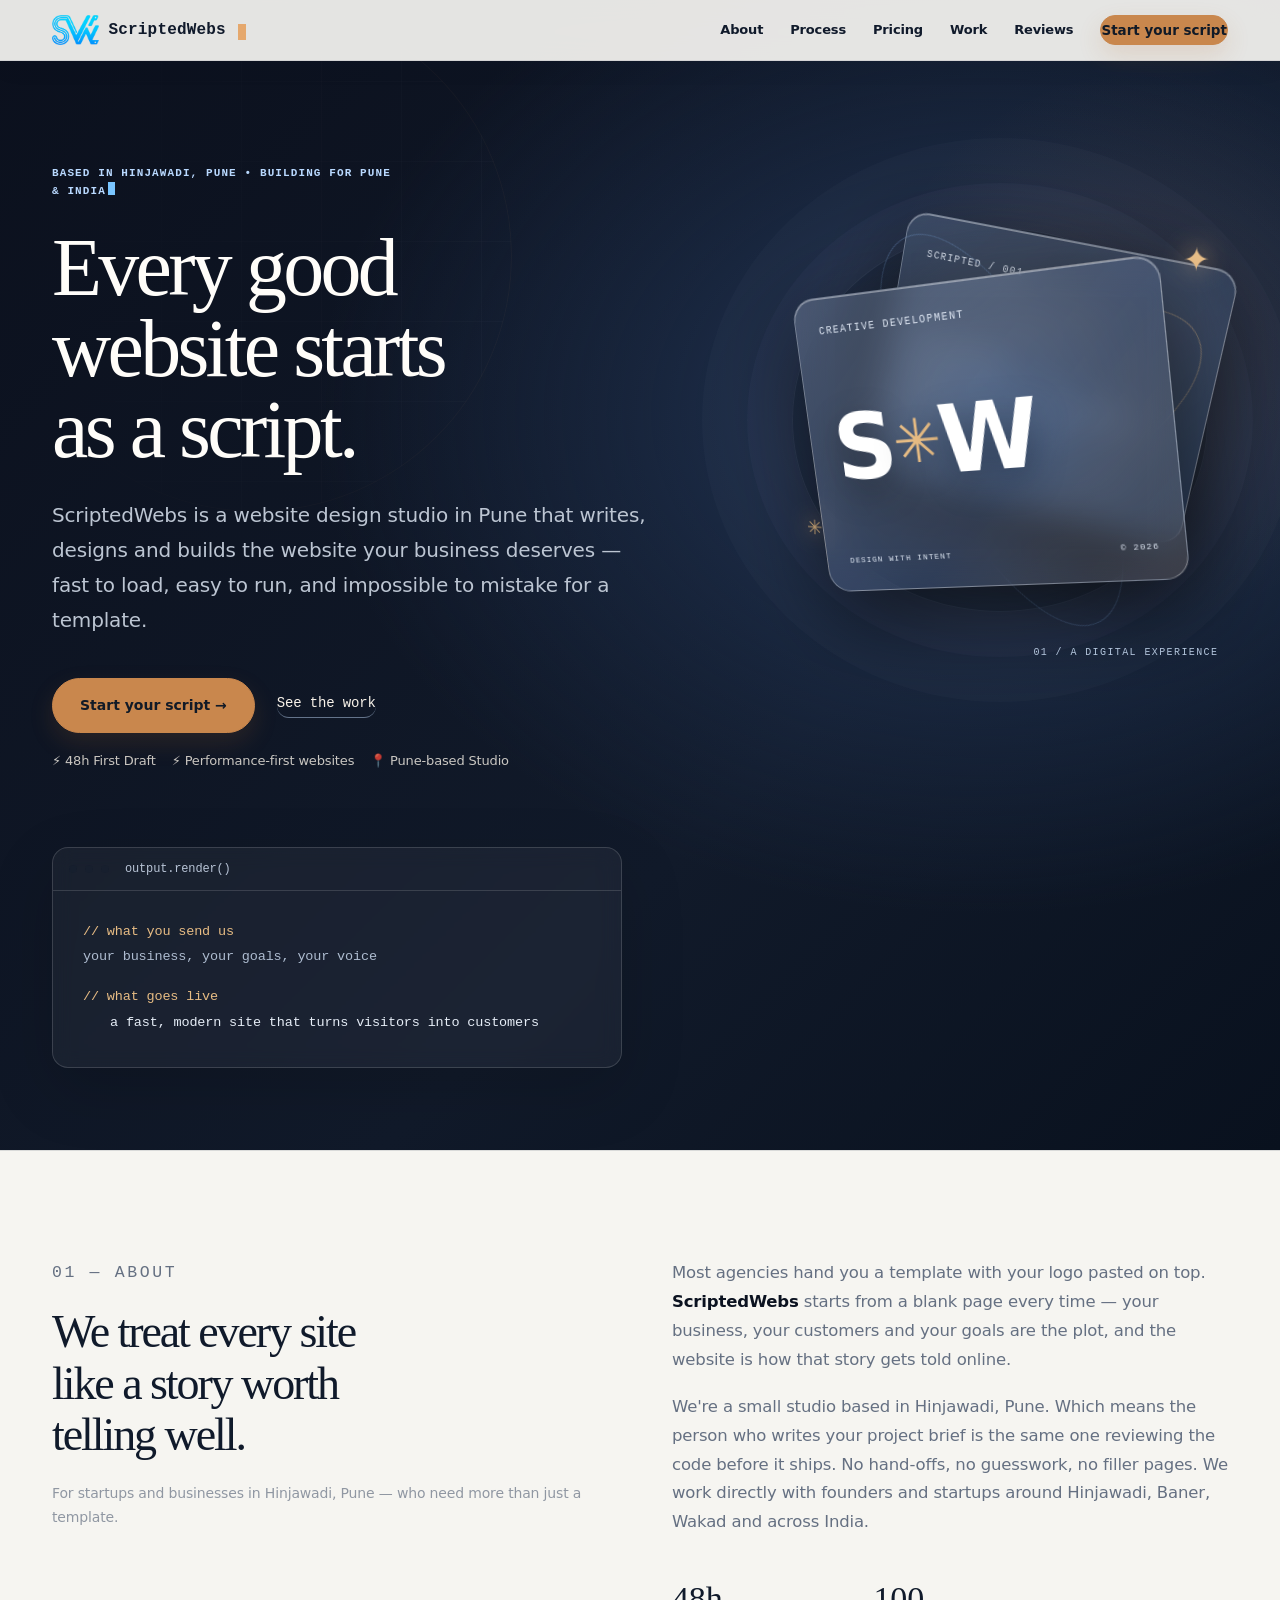
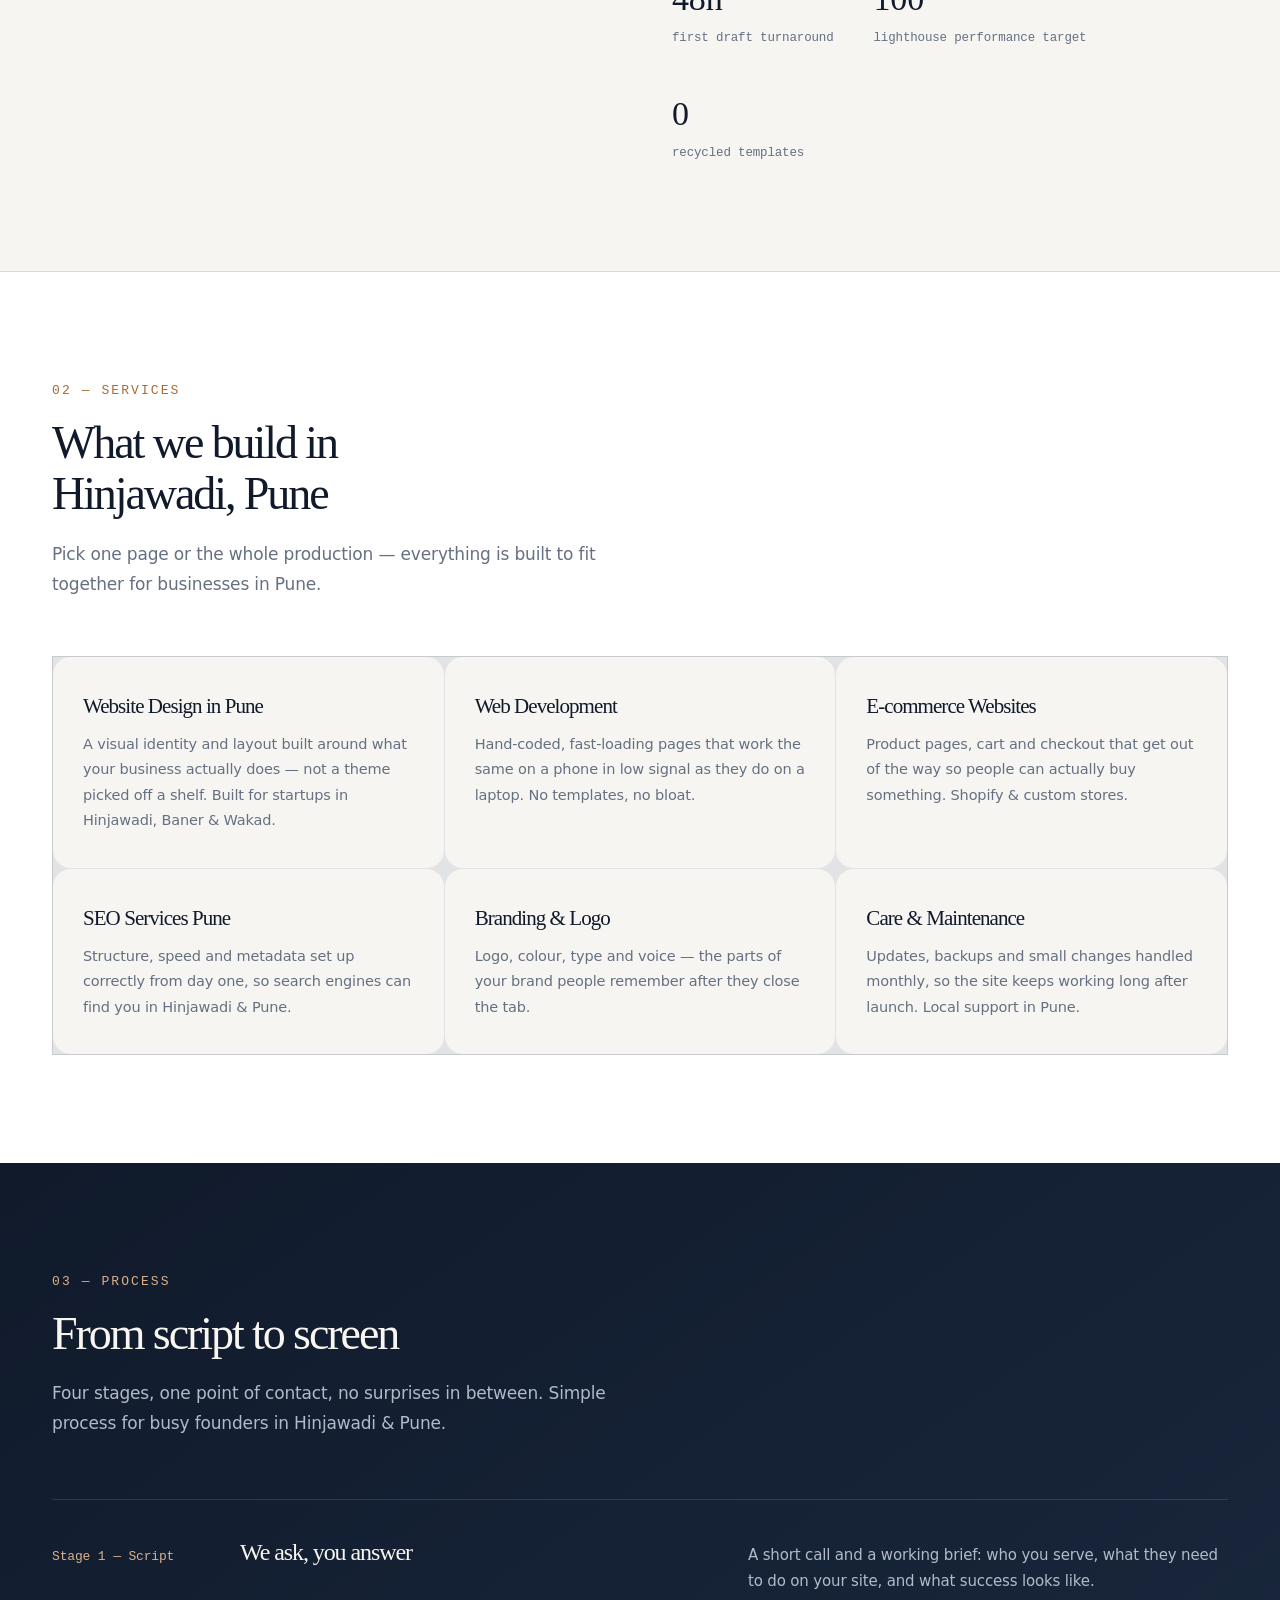
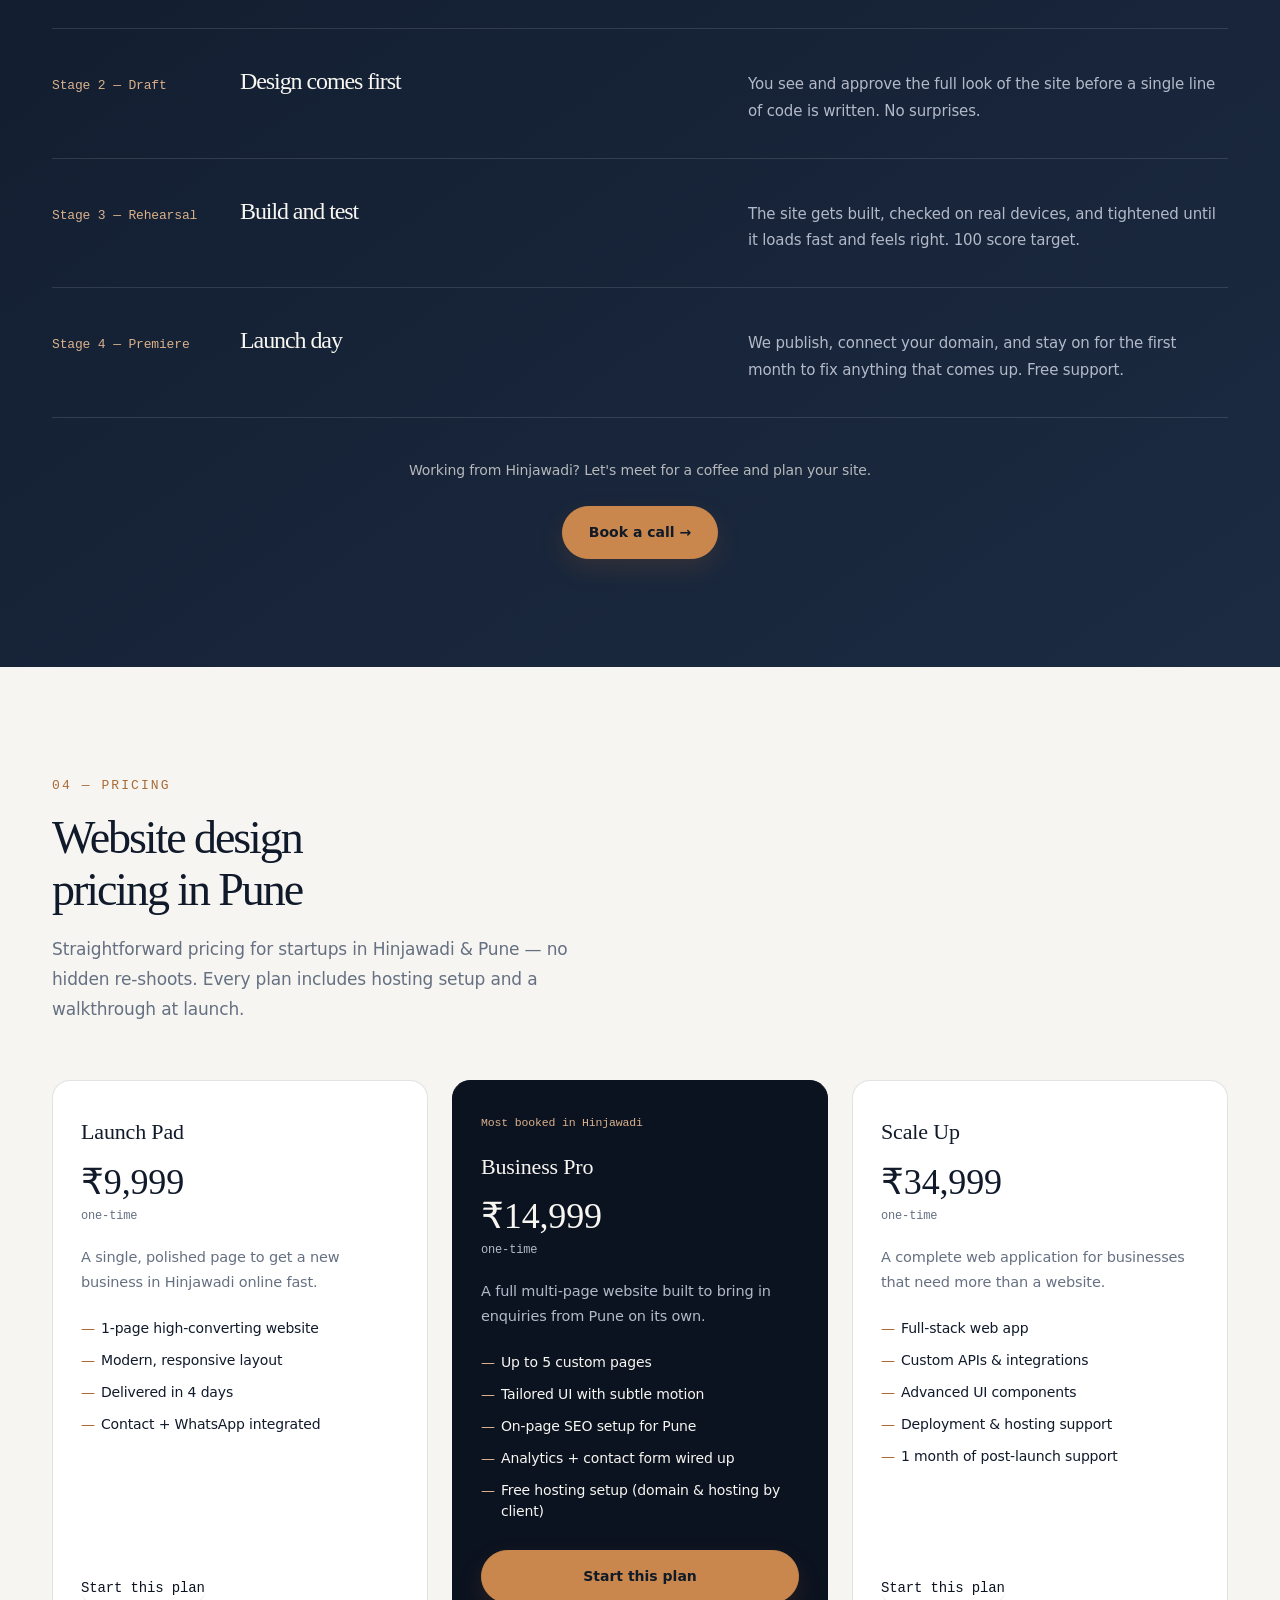
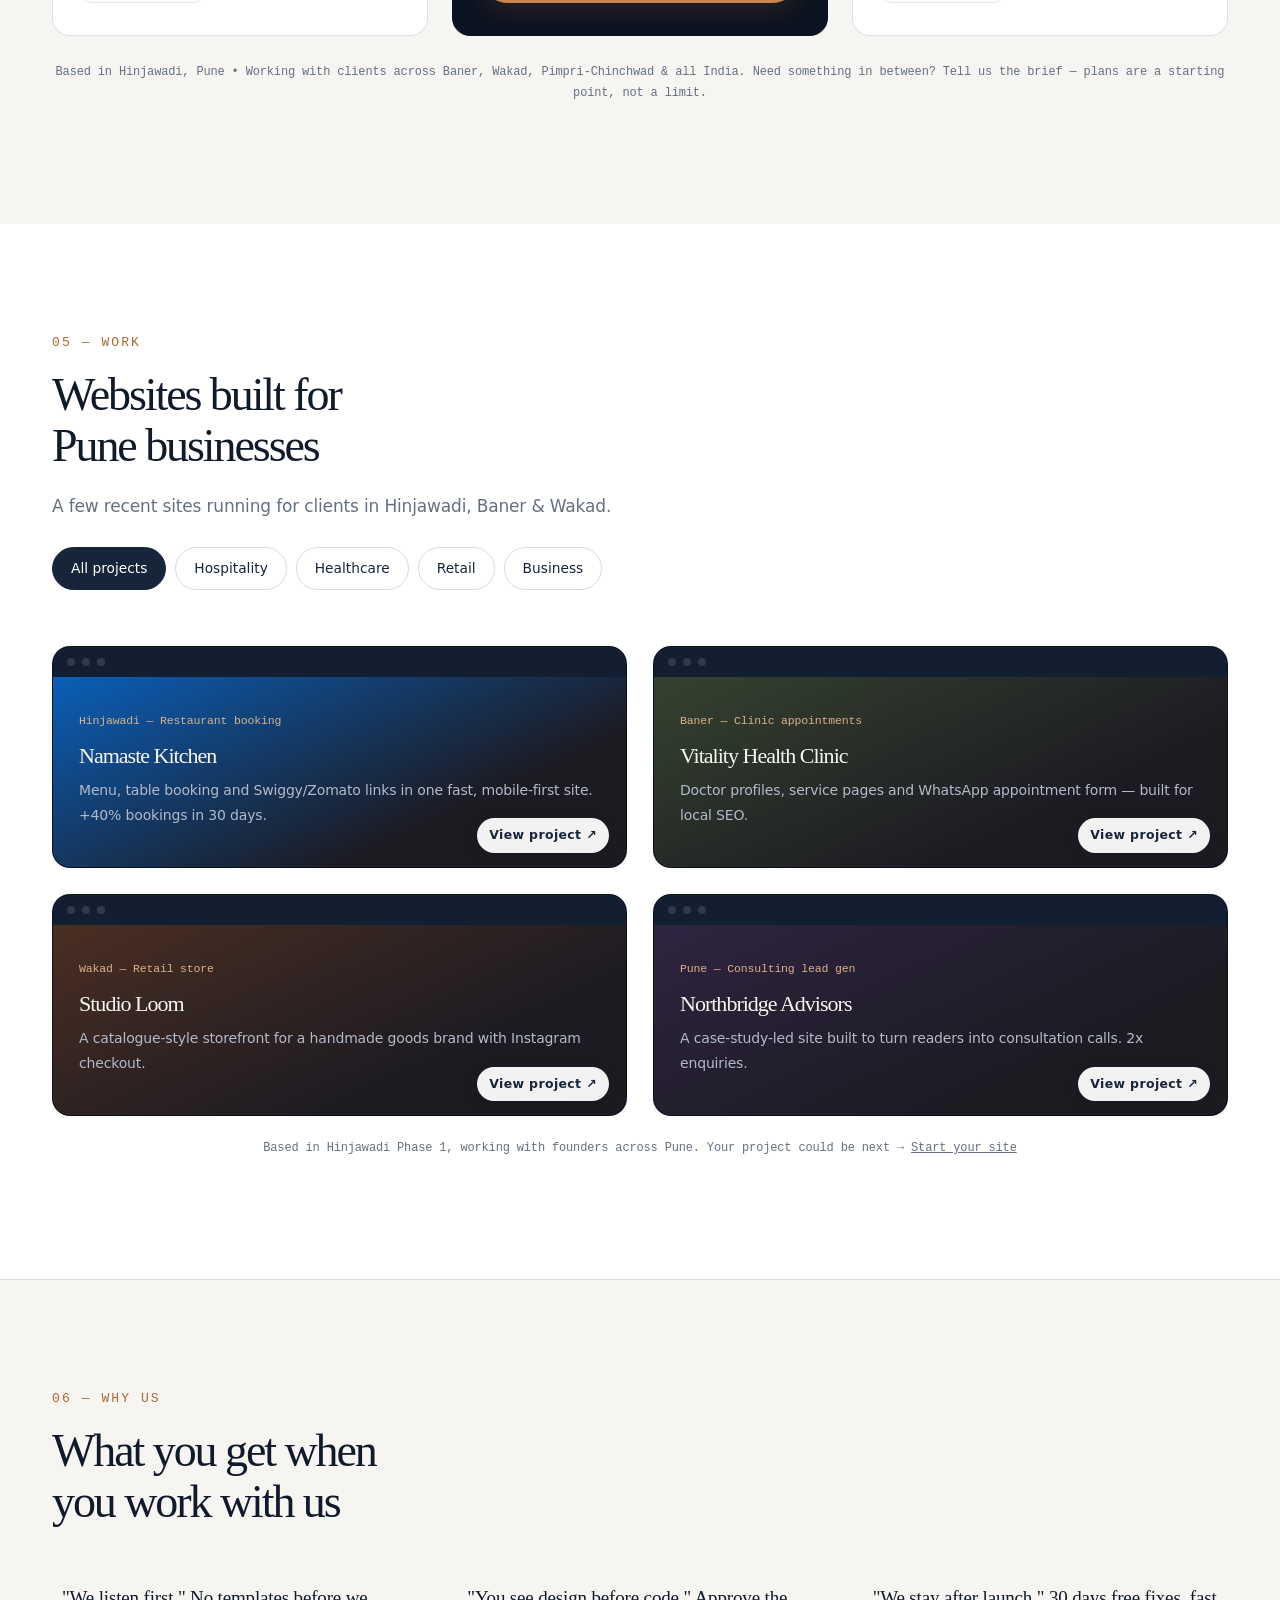
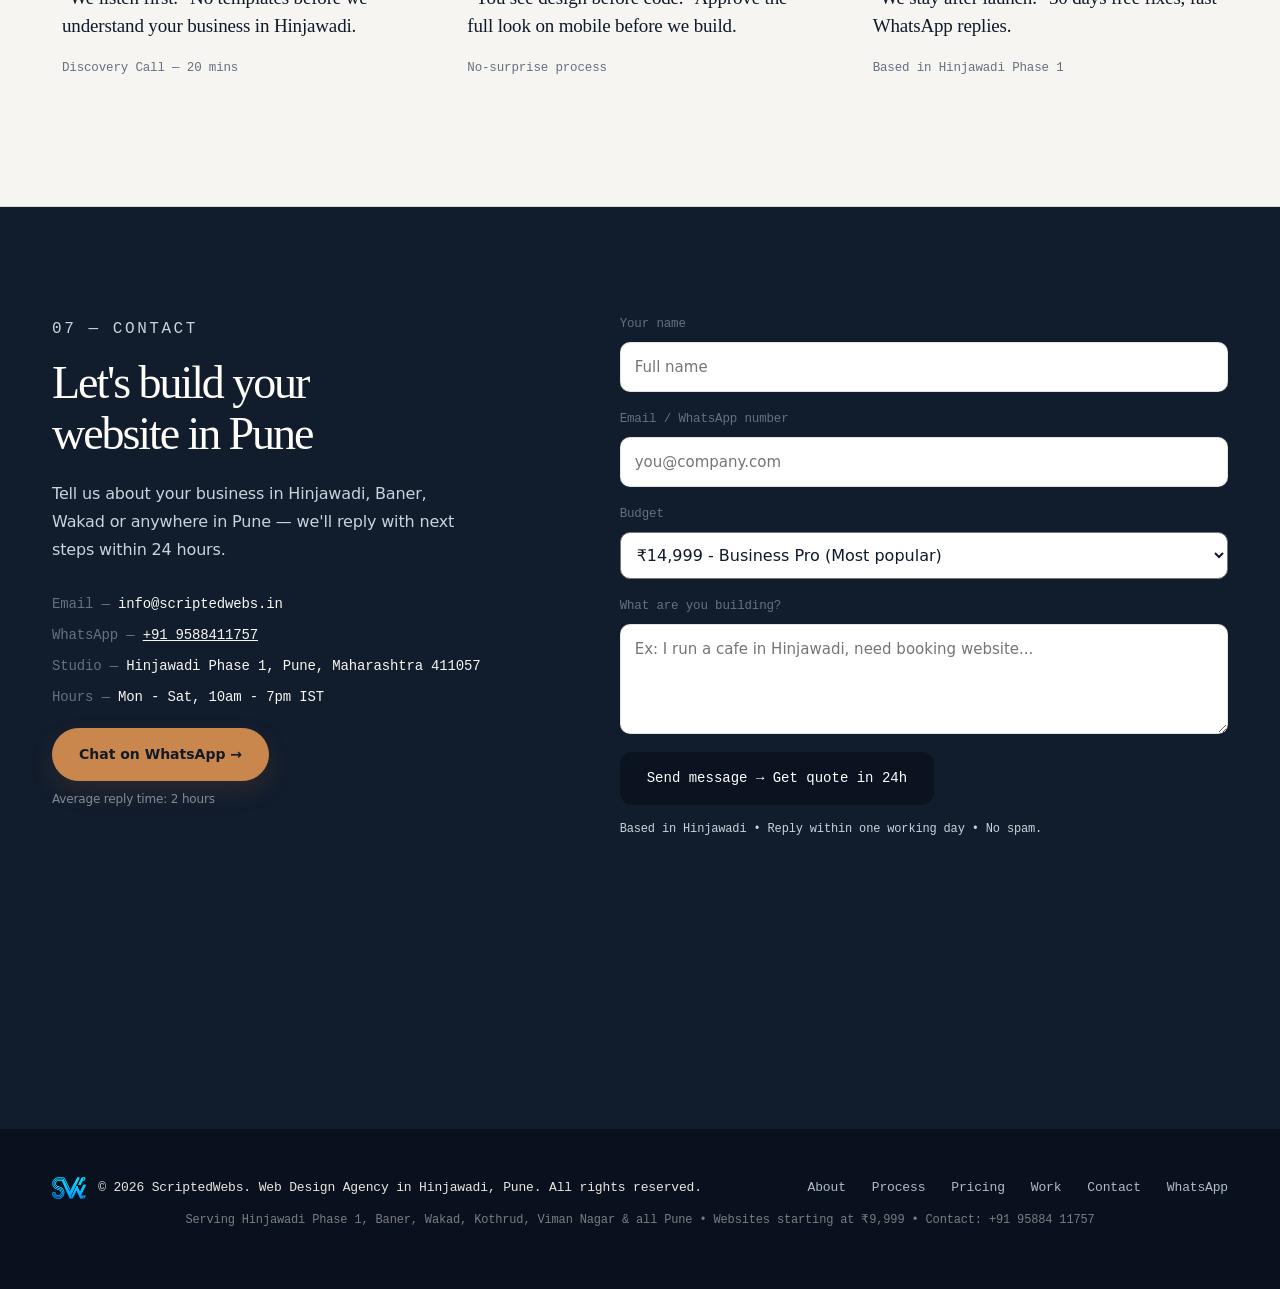
==== commit d489622b: "Update index.html" ====
--- a/index.html
+++ b/index.html
@@ -5,7 +5,7 @@
 <head>
   <meta charset="utf-8" />
   <meta content="width=device-width, initial-scale=1.0" name="viewport" />
-  <title>Website Design &amp; Development in Pune | ScriptedWebs</title>
+  <title>ScriptedWebs | Website Design & Development Company in Pune</title>
   <style>
     :root {
       --ink: #1C1B22;
@@ -1561,7 +1561,7 @@
     }
   </style>
   <meta
-    content="ScriptedWebs designs responsive, fast websites for startups and businesses in Hinjawadi, Pune. Explore website design, development, pricing and projects."
+    content="ScriptedWebs is a website design and development agency in Pune, creating fast, modern, responsive websites for businesses and startups."
     name="description" />
   <style>
     /* Premium interactive edition */
@@ -2250,14 +2250,14 @@
   <meta content="ScriptedWebs" name="author" />
   <meta content="website" property="og:type" />
   <meta content="ScriptedWebs" property="og:site_name" />
-  <meta content="Website Design &amp; Development in Pune | ScriptedWebs" property="og:title" />
+  <meta content="ScriptedWebs | Website Design & Development Company in Pune" property="og:title" />
   <meta
-    content="Modern, mobile-friendly websites for Pune businesses. Explore ScriptedWebs services, process, portfolio and pricing."
+    content="ScriptedWebs is a website design and development agency in Pune, creating fast, modern, responsive websites for businesses and startups."
     property="og:description" />
   <meta content="en_IN" property="og:locale" />
   <meta content="summary" name="twitter:card" />
-  <meta content="Website Design &amp; Development in Pune | ScriptedWebs" name="twitter:title" />
-  <meta content="Thoughtful, responsive website design and development for startups and growing businesses in Pune."
+  <meta content="ScriptedWebs | Website Design & Development Company in Pune" name="twitter:title" />
+  <meta content="ScriptedWebs is a website design and development agency in Pune, creating fast, modern, responsive websites for businesses and startups."
     name="twitter:description" />
   <script
     type="application/ld+json">{"@context":"https://schema.org","@type":"ProfessionalService","name":"ScriptedWebs","description":"Website design and development studio serving startups and businesses in Pune.","email":"info@scriptedwebs.in","telephone":"+919588411757","address":{"@type":"PostalAddress","streetAddress":"Hinjawadi Phase 1","addressLocality":"Pune","addressRegion":"Maharashtra","postalCode":"411057","addressCountry":"IN"},"areaServed":[{"@type":"Place","name":"Pune"},{"@type":"Place","name":"Hinjawadi"},{"@type":"Place","name":"Baner"},{"@type":"Place","name":"Wakad"},{"@type":"Place","name":"Pimpri-Chinchwad"}],"serviceType":["Website design","Website development","Responsive website design"],"url":"https://scriptedwebs.in/","@id":"https://scriptedwebs.in/#business"}</script>
@@ -2336,6 +2336,7 @@
       }
     }
   </style>
+  <script type="application/ld+json">{"@context":"https://schema.org","@graph":[{"@type":"Organization","@id":"https://scriptedwebs.in/#organization","name":"ScriptedWebs","url":"https://scriptedwebs.in/","description":"ScriptedWebs is a website design and development agency in Pune, creating fast, modern, responsive websites for businesses and startups.","email":"info@scriptedwebs.in"},{"@type":"WebSite","@id":"https://scriptedwebs.in/#website","name":"ScriptedWebs","url":"https://scriptedwebs.in/","publisher":{"@id":"https://scriptedwebs.in/#organization"},"inLanguage":"en-IN"}]}</script>
 </head>
 
 <body>
@@ -2582,37 +2583,37 @@
           data-title="Namaste Kitchen" data-type="Hinjawadi — Restaurant booking" role="button" tabindex="0">
           <div class="bar"><span class="dot"></span><span class="dot"></span><span class="dot"></span></div>
           <div class="screen">
-            <p class="tag">— Restaurant booking</p>
+            <p class="tag">Hinjawadi — Restaurant booking</p>
             <h3>Namaste Kitchen</h3>
             <p>Menu, table booking and Swiggy/Zomato links in one fast, mobile-first site. +40% bookings in 30 days.</p>
           </div>
         </div>
         <div aria-label="View details for Vitality Health Clinic" class="work-card wc-2" data-category="healthcare"
           data-description="Doctor profiles, service pages and WhatsApp appointment form — built for local SEO."
-          data-title="Vitality Health Clinic" data-type="Baner— Clinic appointments" role="button" tabindex="0">
+          data-title="Vitality Health Clinic" data-type="Baner — Clinic appointments" role="button" tabindex="0">
           <div class="bar"><span class="dot"></span><span class="dot"></span><span class="dot"></span></div>
           <div class="screen">
-            <p class="tag">— Clinic appointments</p>
+            <p class="tag">Baner — Clinic appointments</p>
             <h3>Vitality Health Clinic</h3>
             <p>Doctor profiles, service pages and WhatsApp appointment form — built for local SEO.</p>
           </div>
         </div>
         <div aria-label="View details for Studio Loom" class="work-card wc-3" data-category="retail"
           data-description="A catalogue-style storefront for a handmade goods brand with Instagram checkout."
-          data-title="Studio Loom" data-type="Wakad— Retail store" role="button" tabindex="0">
+          data-title="Studio Loom" data-type="Wakad — Retail store" role="button" tabindex="0">
           <div class="bar"><span class="dot"></span><span class="dot"></span><span class="dot"></span></div>
           <div class="screen">
-            <p class="tag">— Retail store</p>
+            <p class="tag">Wakad — Retail store</p>
             <h3>Studio Loom</h3>
             <p>A catalogue-style storefront for a handmade goods brand with Instagram checkout.</p>
           </div>
         </div>
-        <div aria-label="View details for Northbridge" class="work-card wc-4" data-category="business"
+        <div aria-label="View details for Northbridge Advisors" class="work-card wc-4" data-category="business"
           data-description="A case-study-led site built to turn readers into consultation calls. 2x enquiries."
-          data-title="Northbridge Advisors" data-type="Pune— Consulting lead gen" role="button" tabindex="0">
+          data-title="Northbridge Advisors" data-type="Pune — Consulting lead gen" role="button" tabindex="0">
           <div class="bar"><span class="dot"></span><span class="dot"></span><span class="dot"></span></div>
           <div class="screen">
-            <p class="tag">— Consulting lead gen</p>
+            <p class="tag">Pune — Consulting lead gen</p>
             <h3>Northbridge Advisors</h3>
             <p>A case-study-led site built to turn readers into consultation calls. 2x enquiries.</p>
           </div>
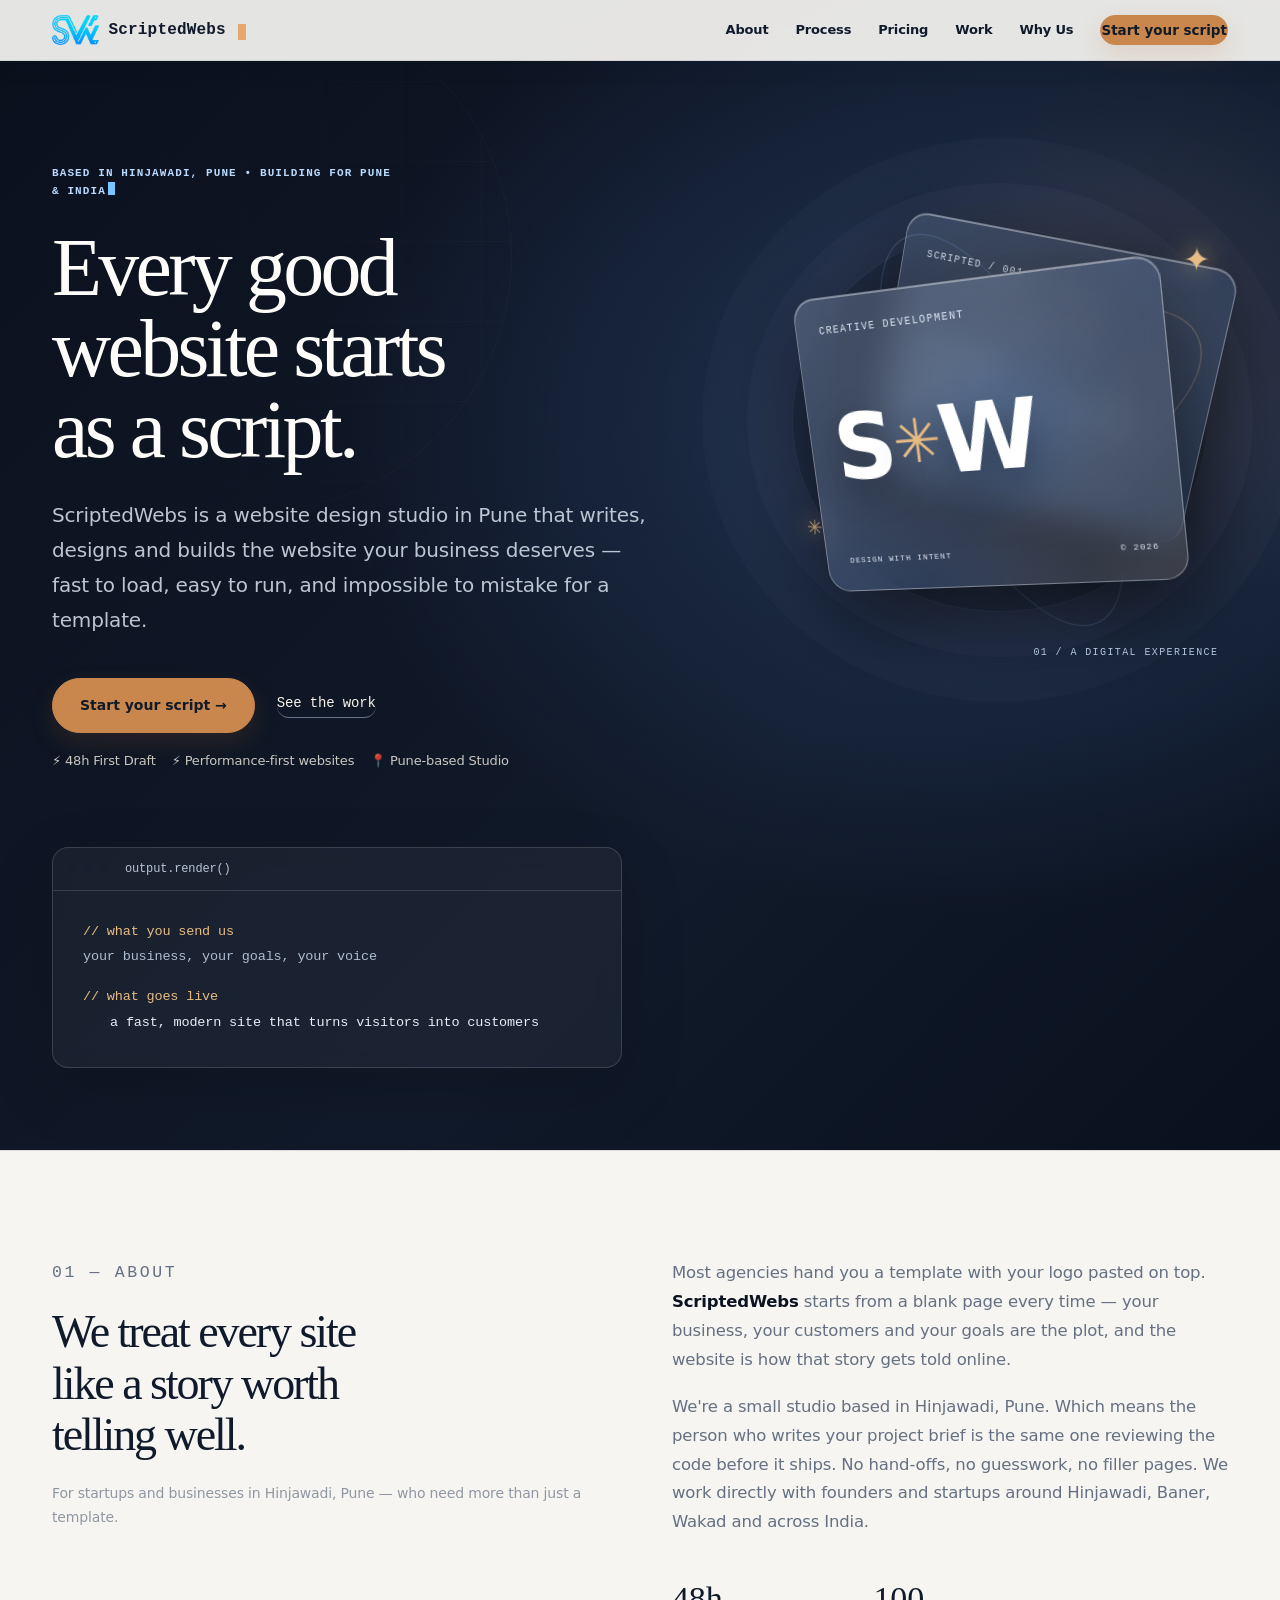
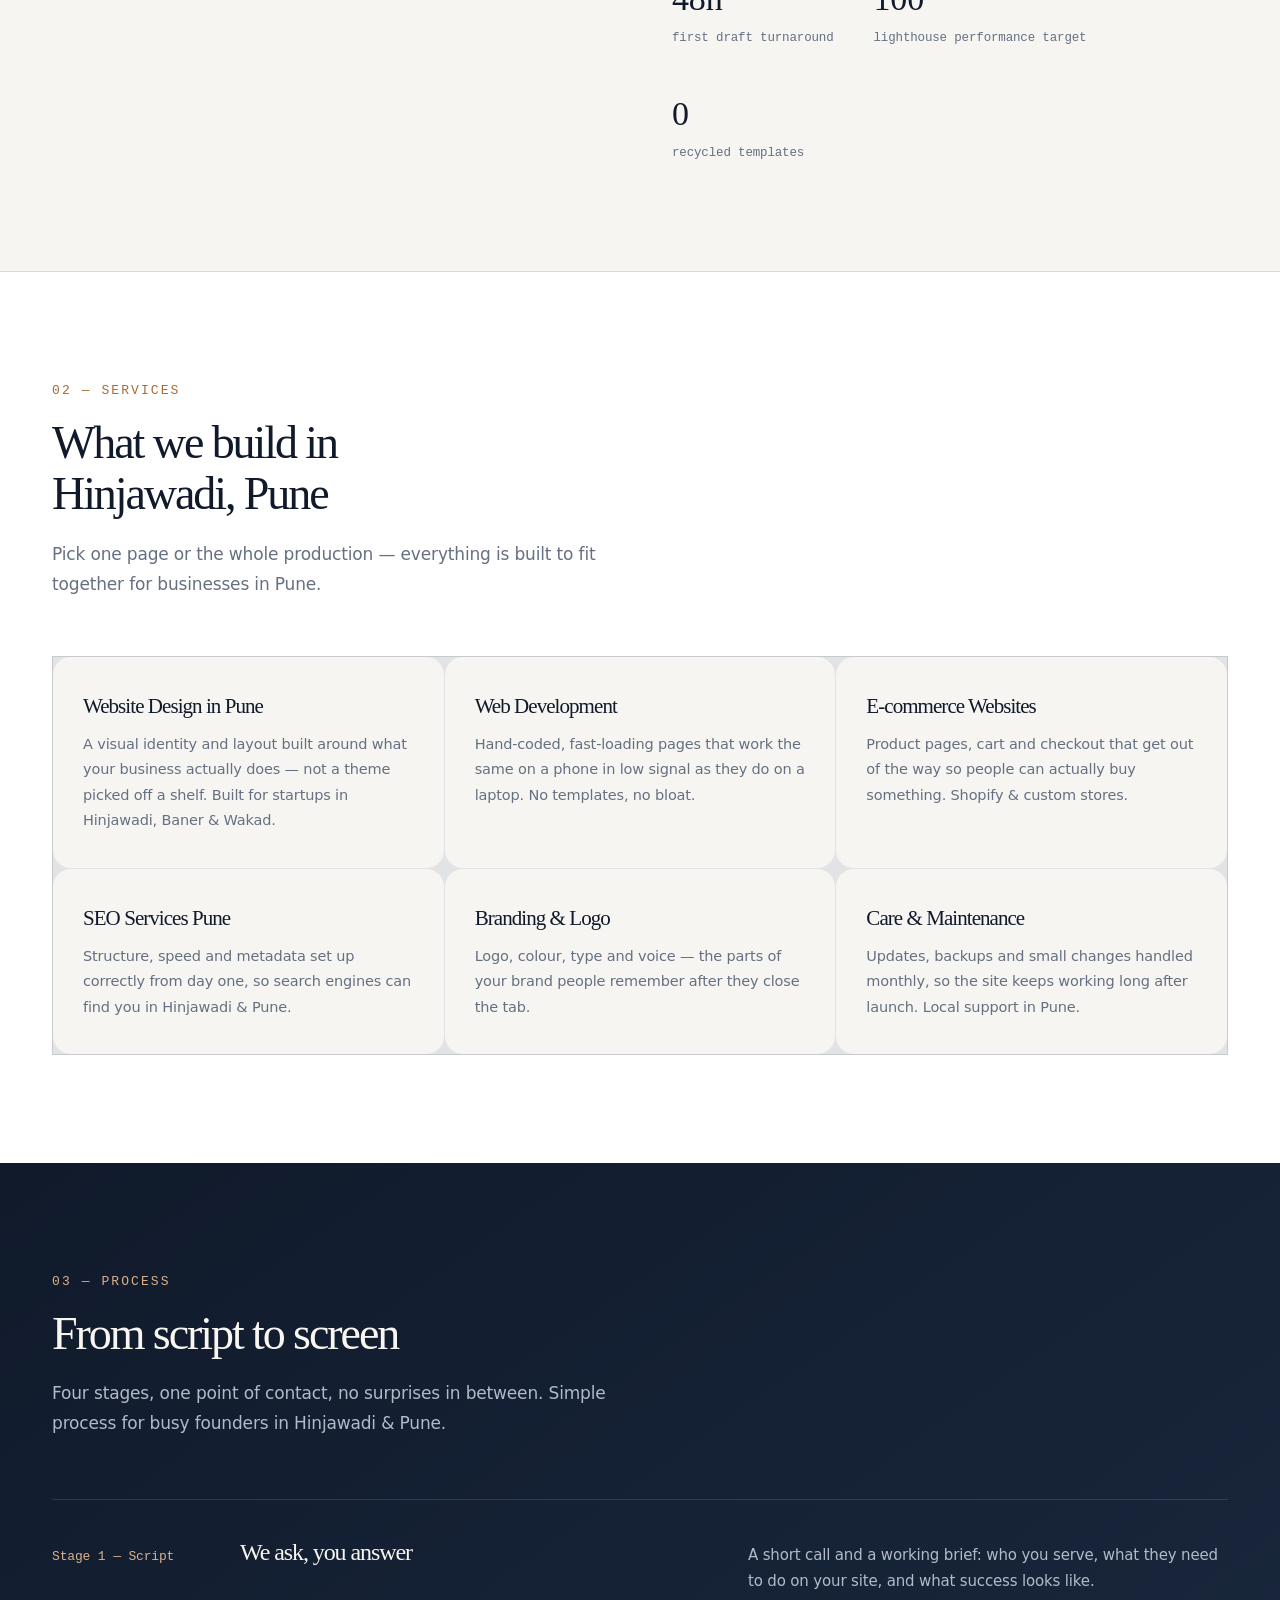
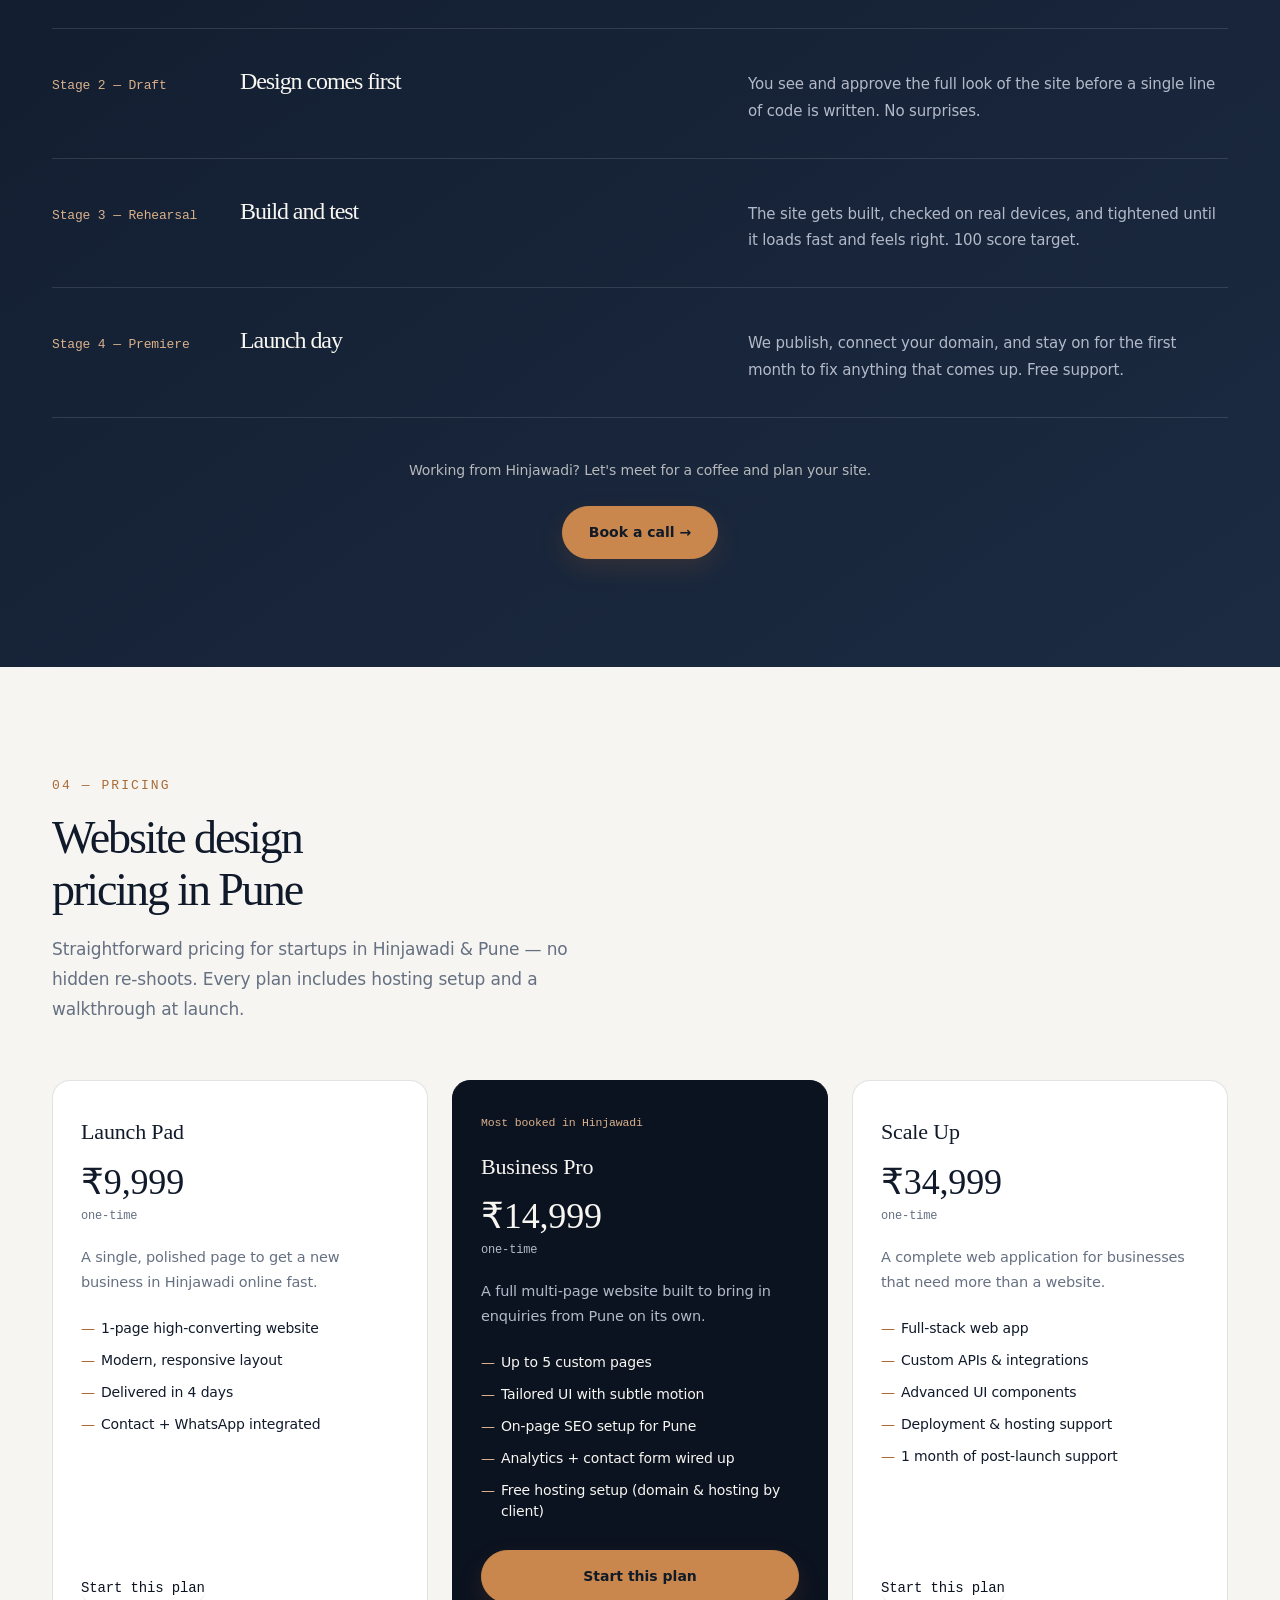
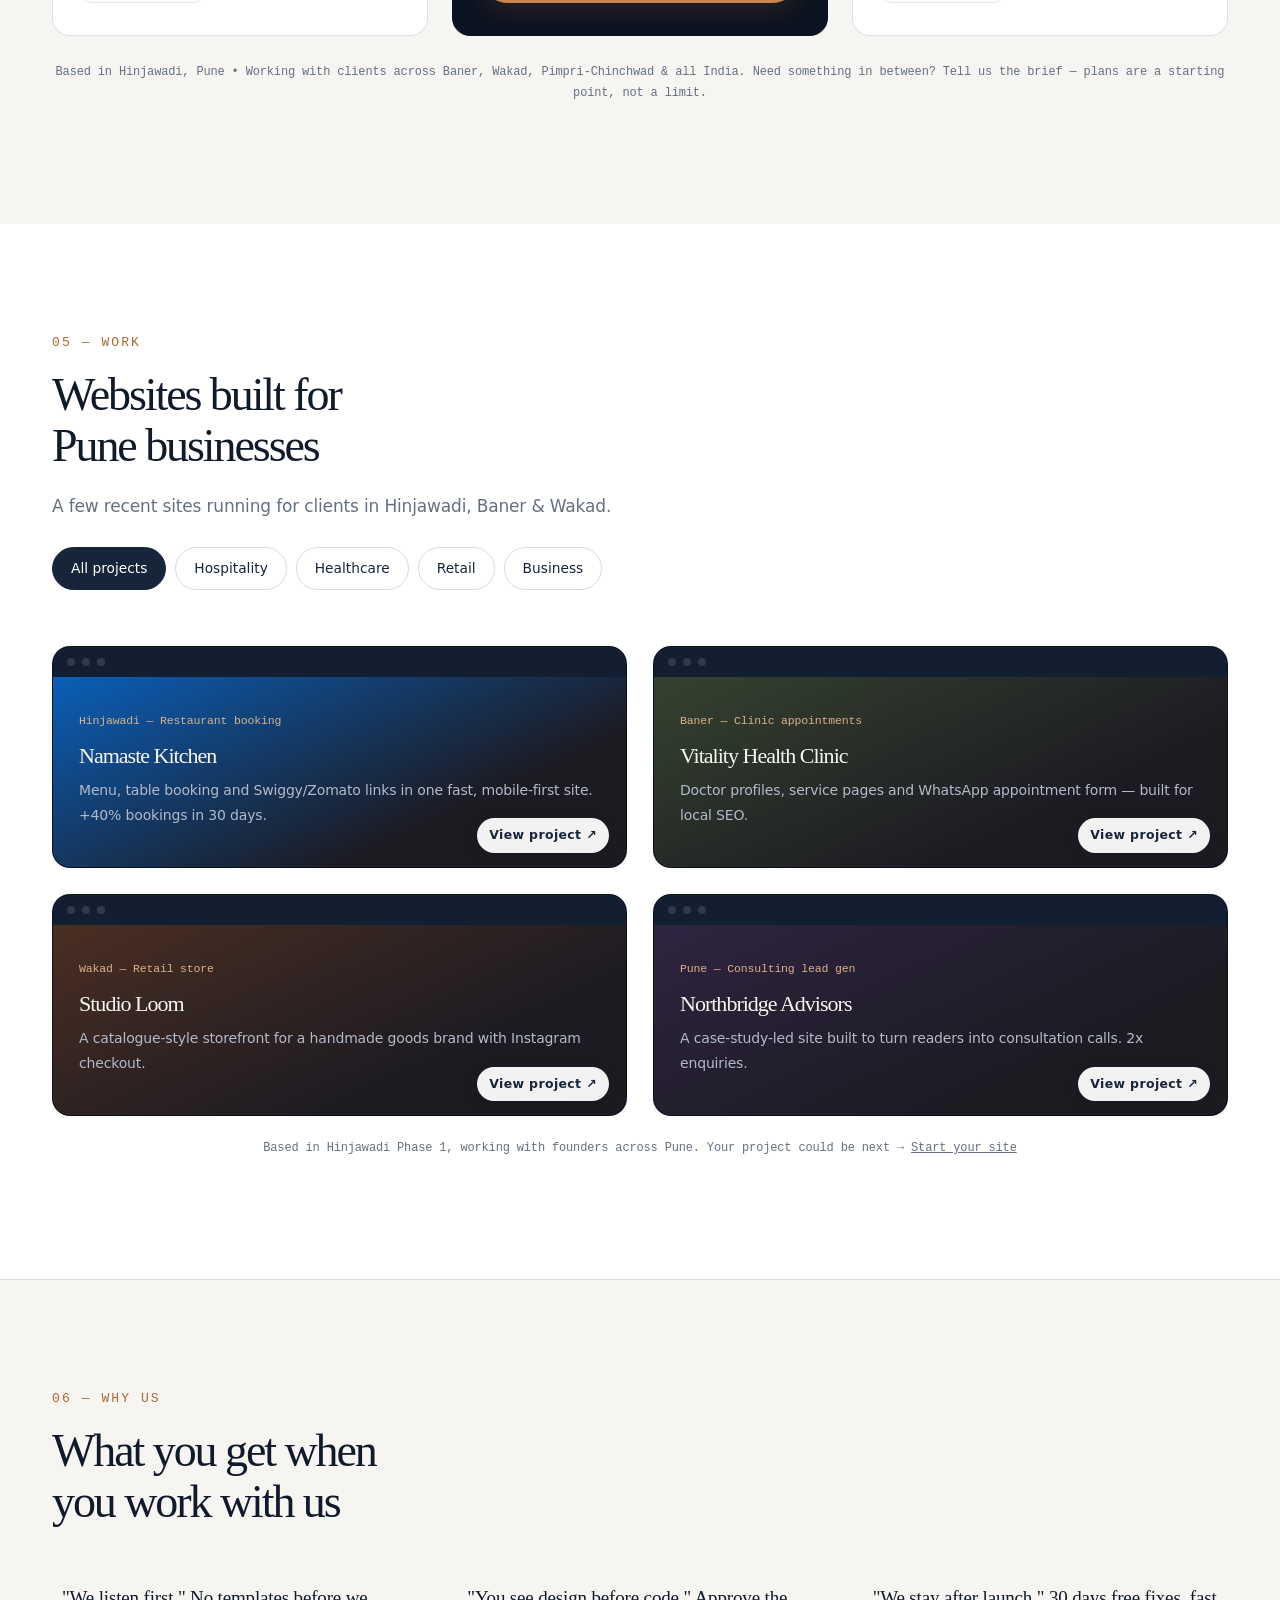
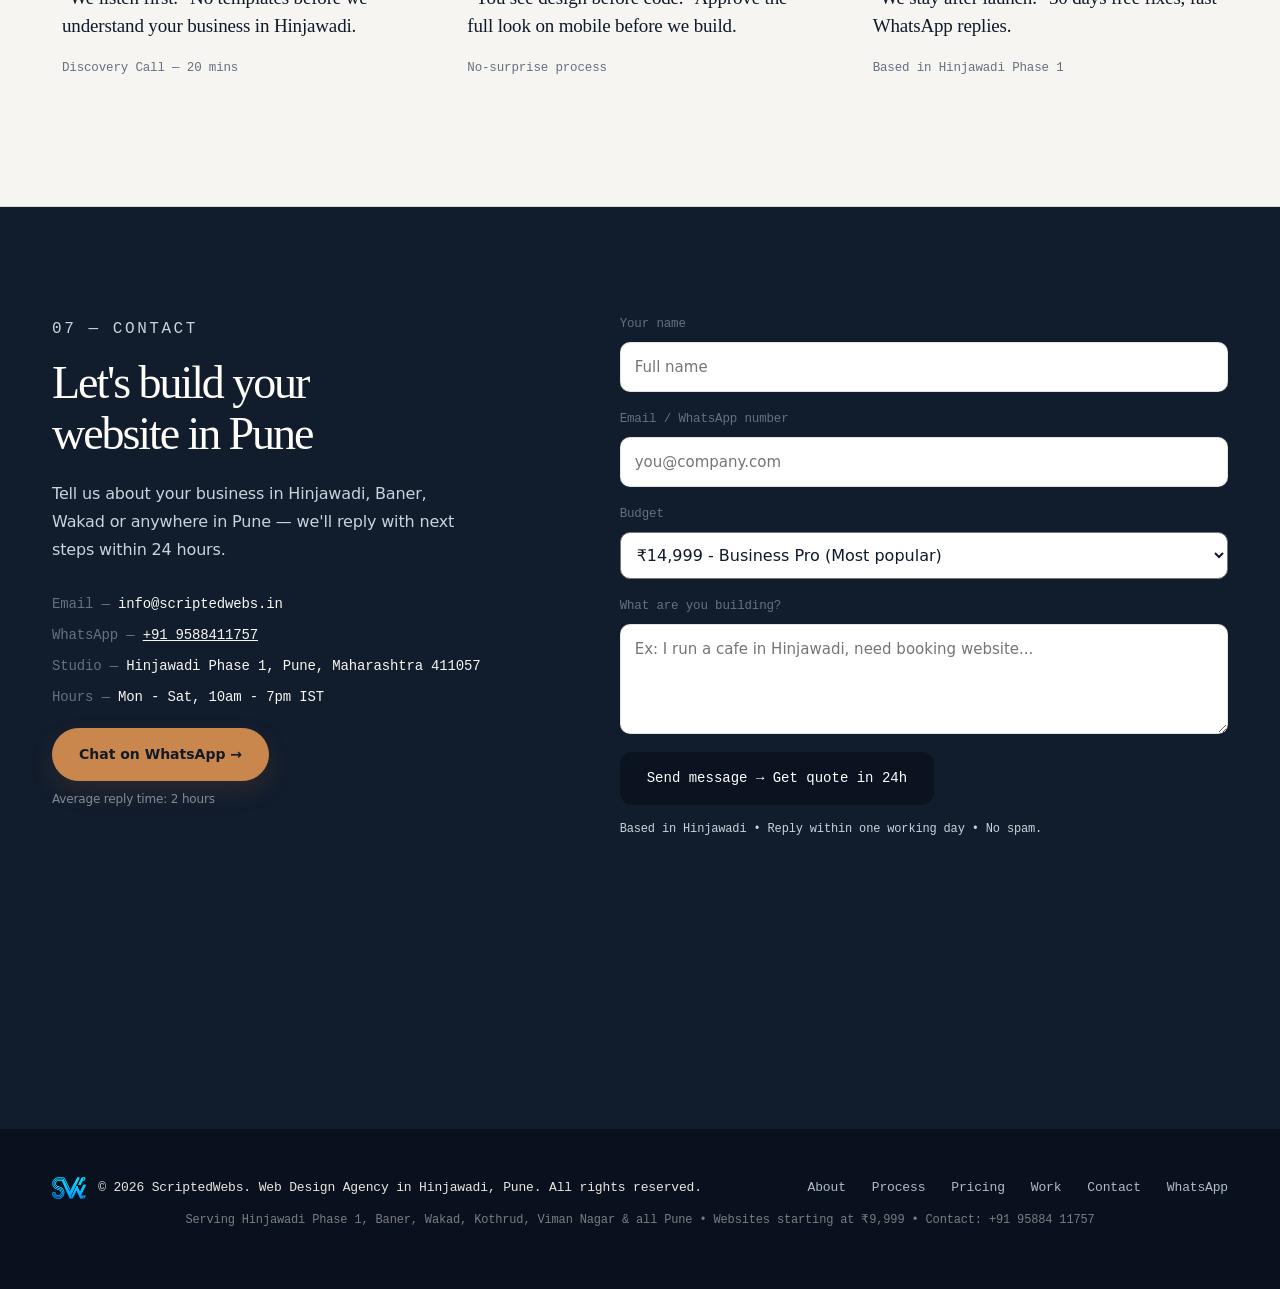
==== commit acd0210c: "Update index.html" ====
--- a/index.html
+++ b/index.html
@@ -2351,7 +2351,7 @@
         <a href="#process">Process</a>
         <a href="#pricing">Pricing</a>
         <a href="#work">Work</a>
-        <a href="#testimonials">Reviews</a>
+        <a href="#testimonials">Why Us</a>
         <a class="nav-cta" href="#contact">Start your script</a>
       </div>
       <button aria-controls="primary-navigation" aria-expanded="false" aria-label="Open navigation menu"
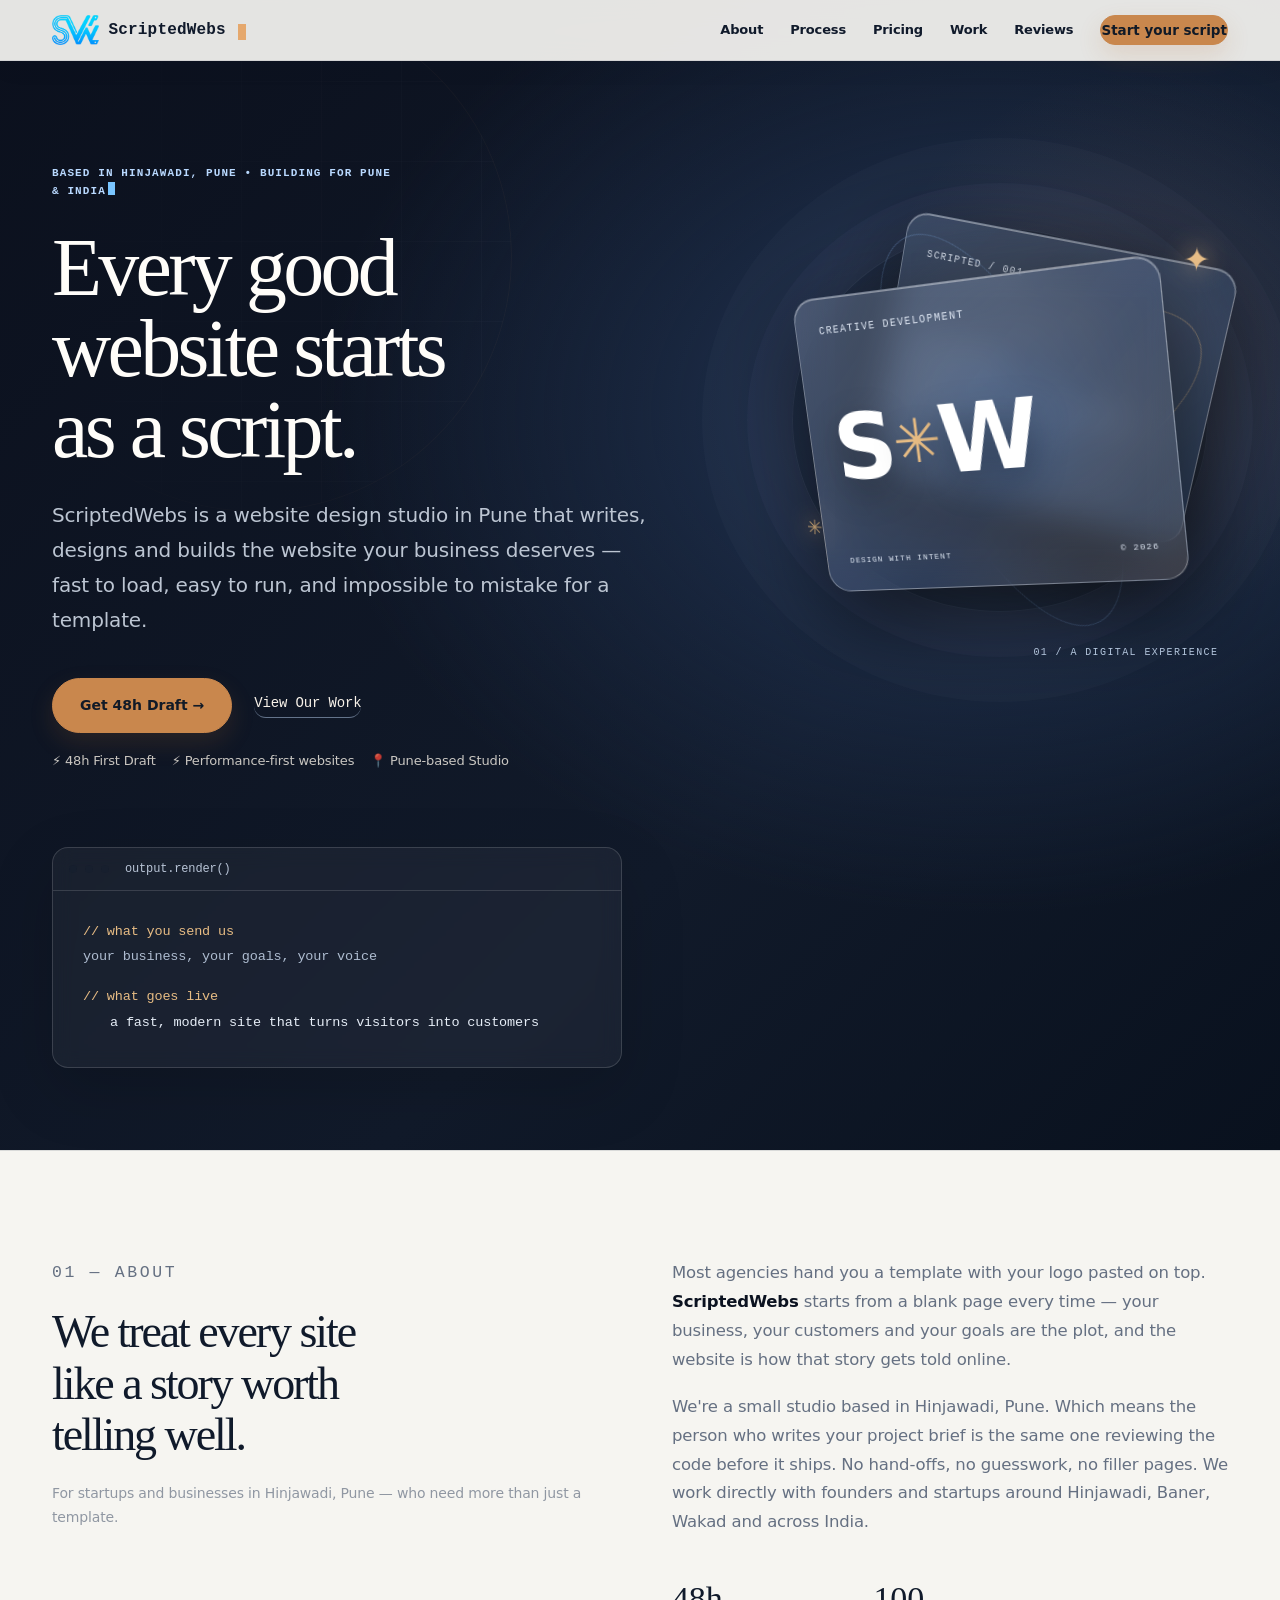
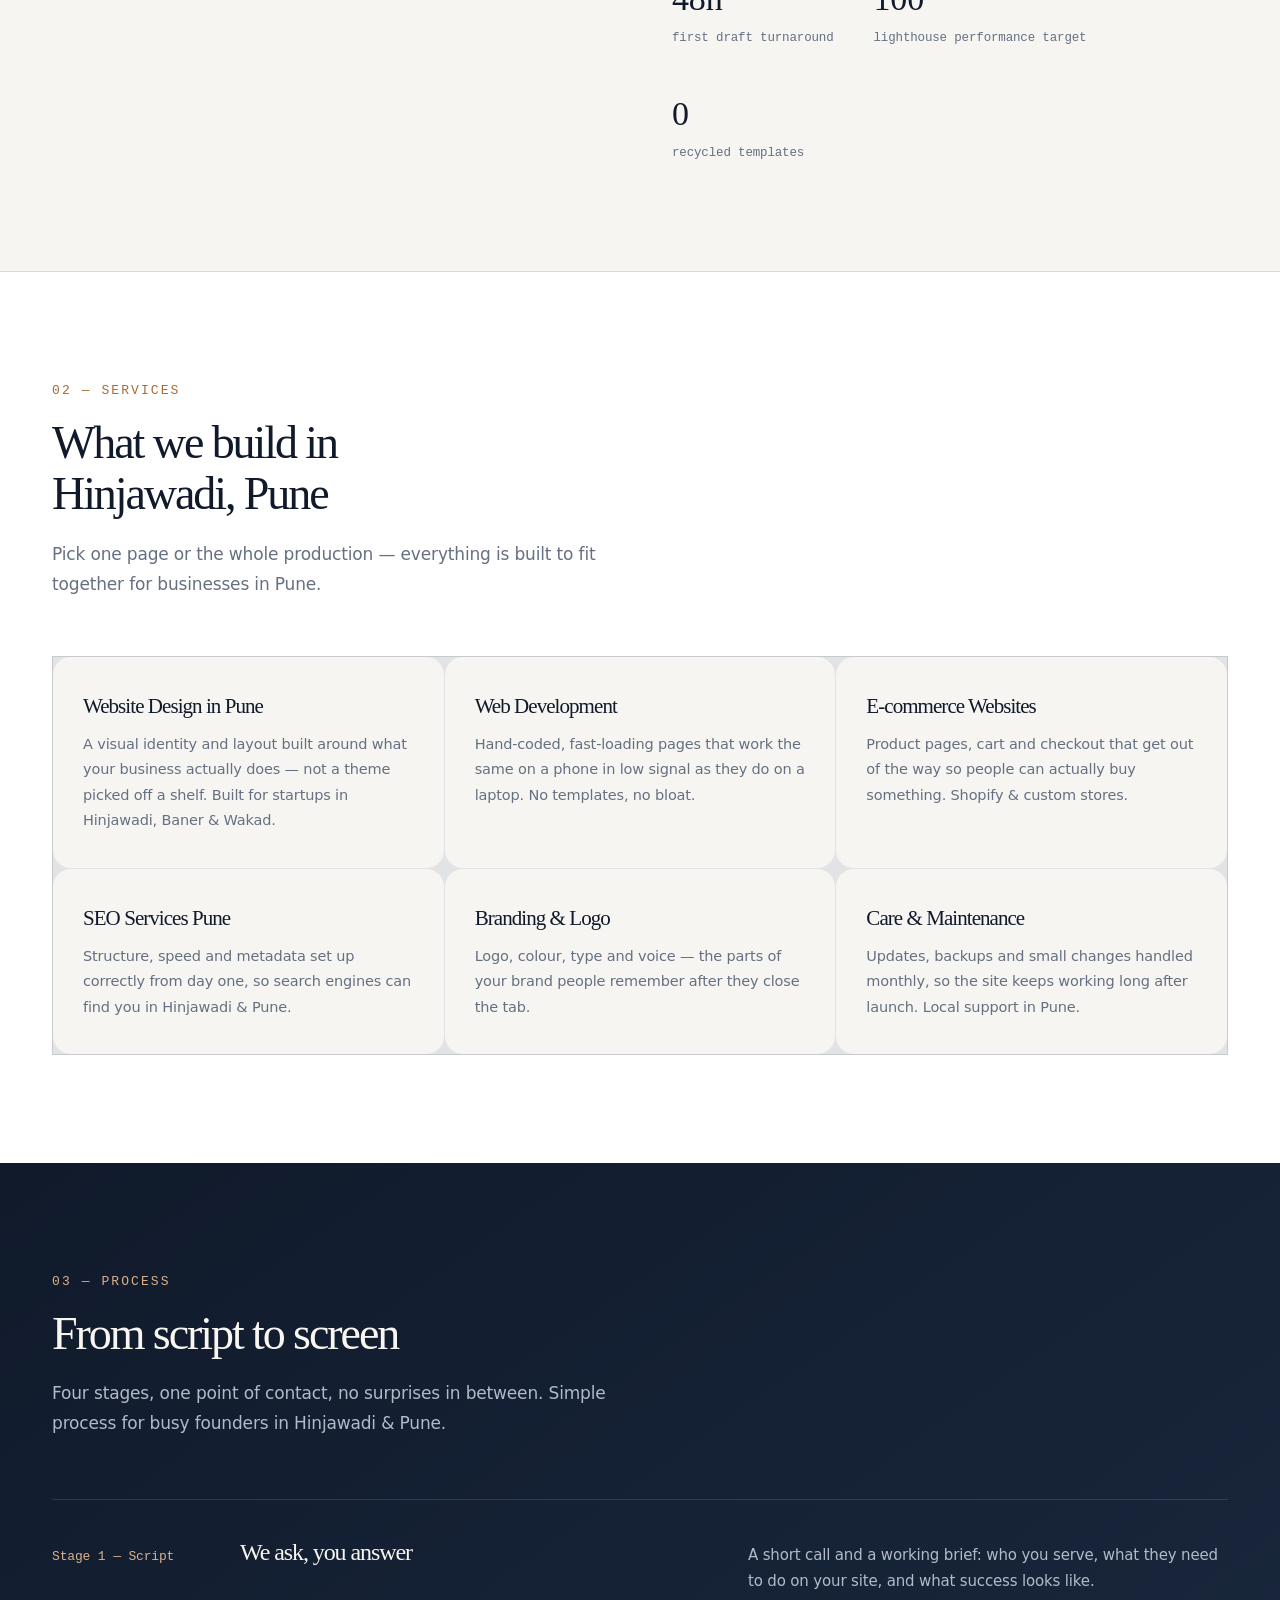
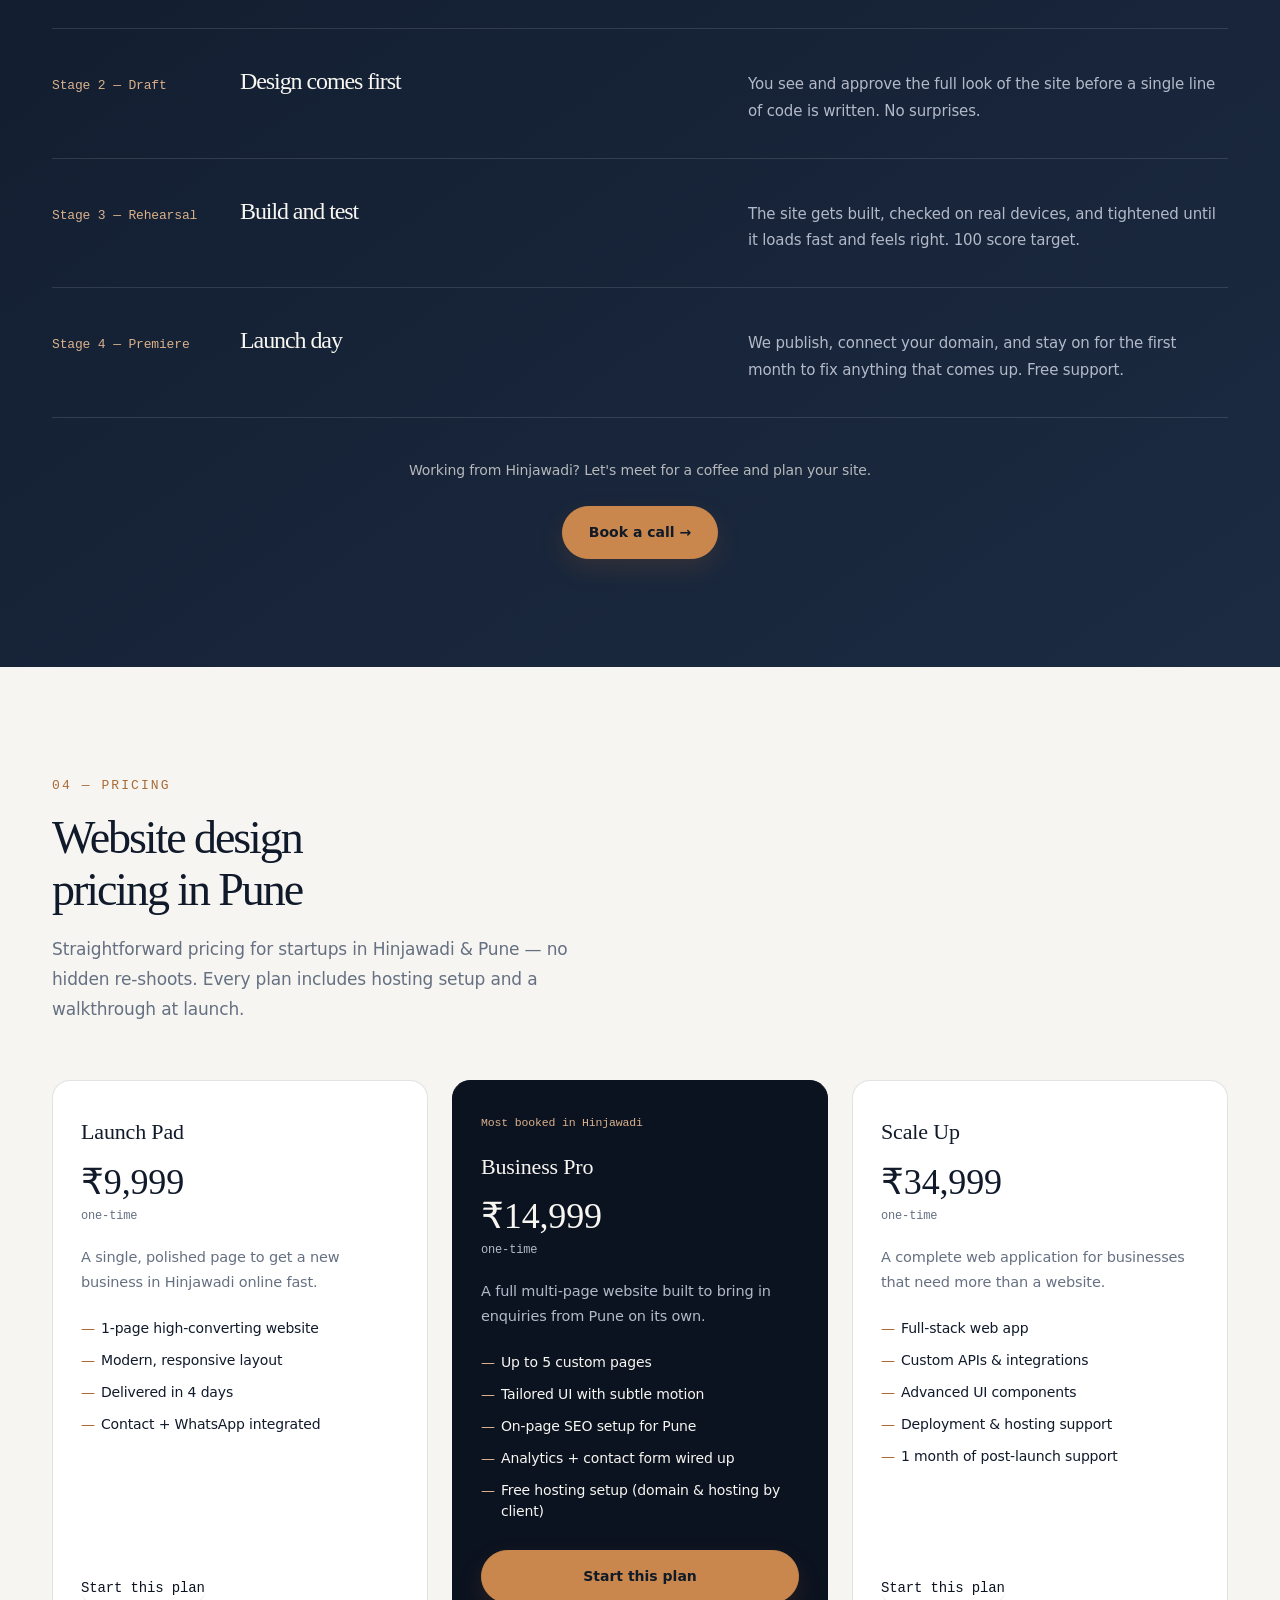
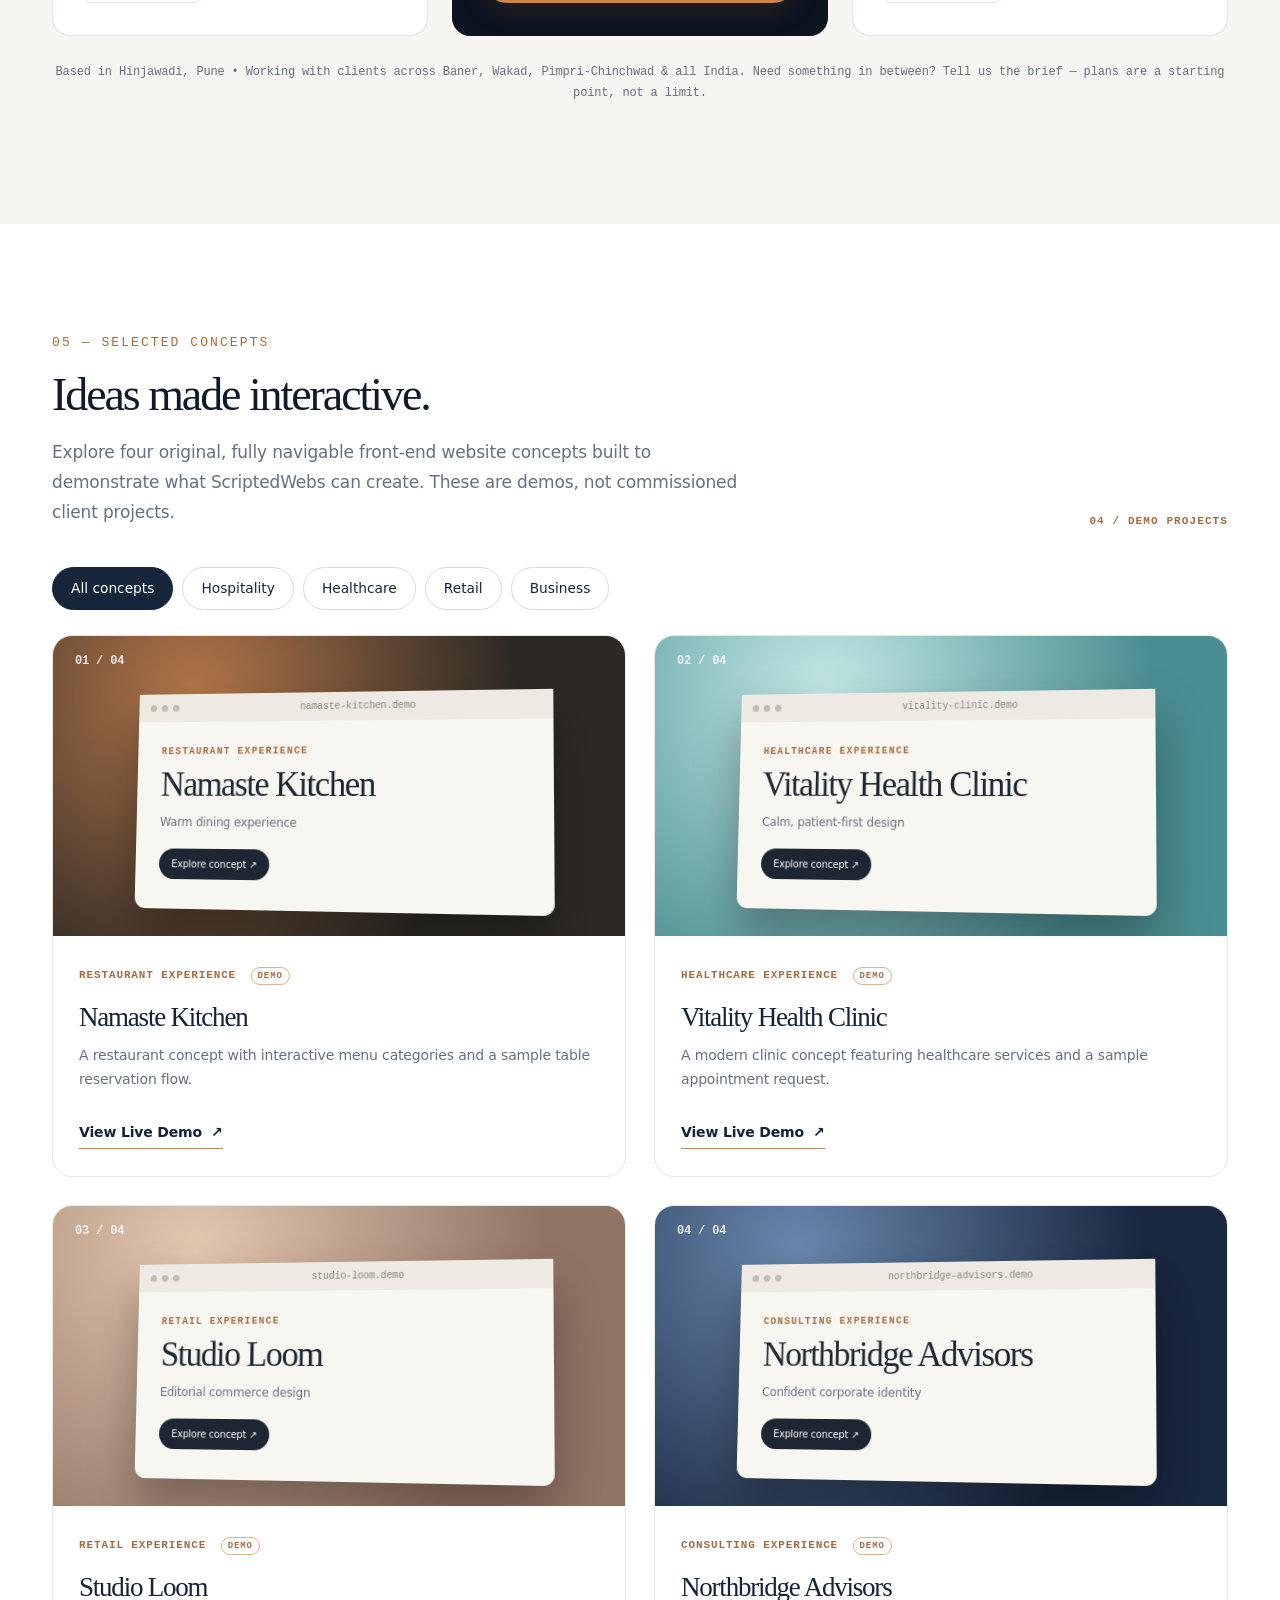
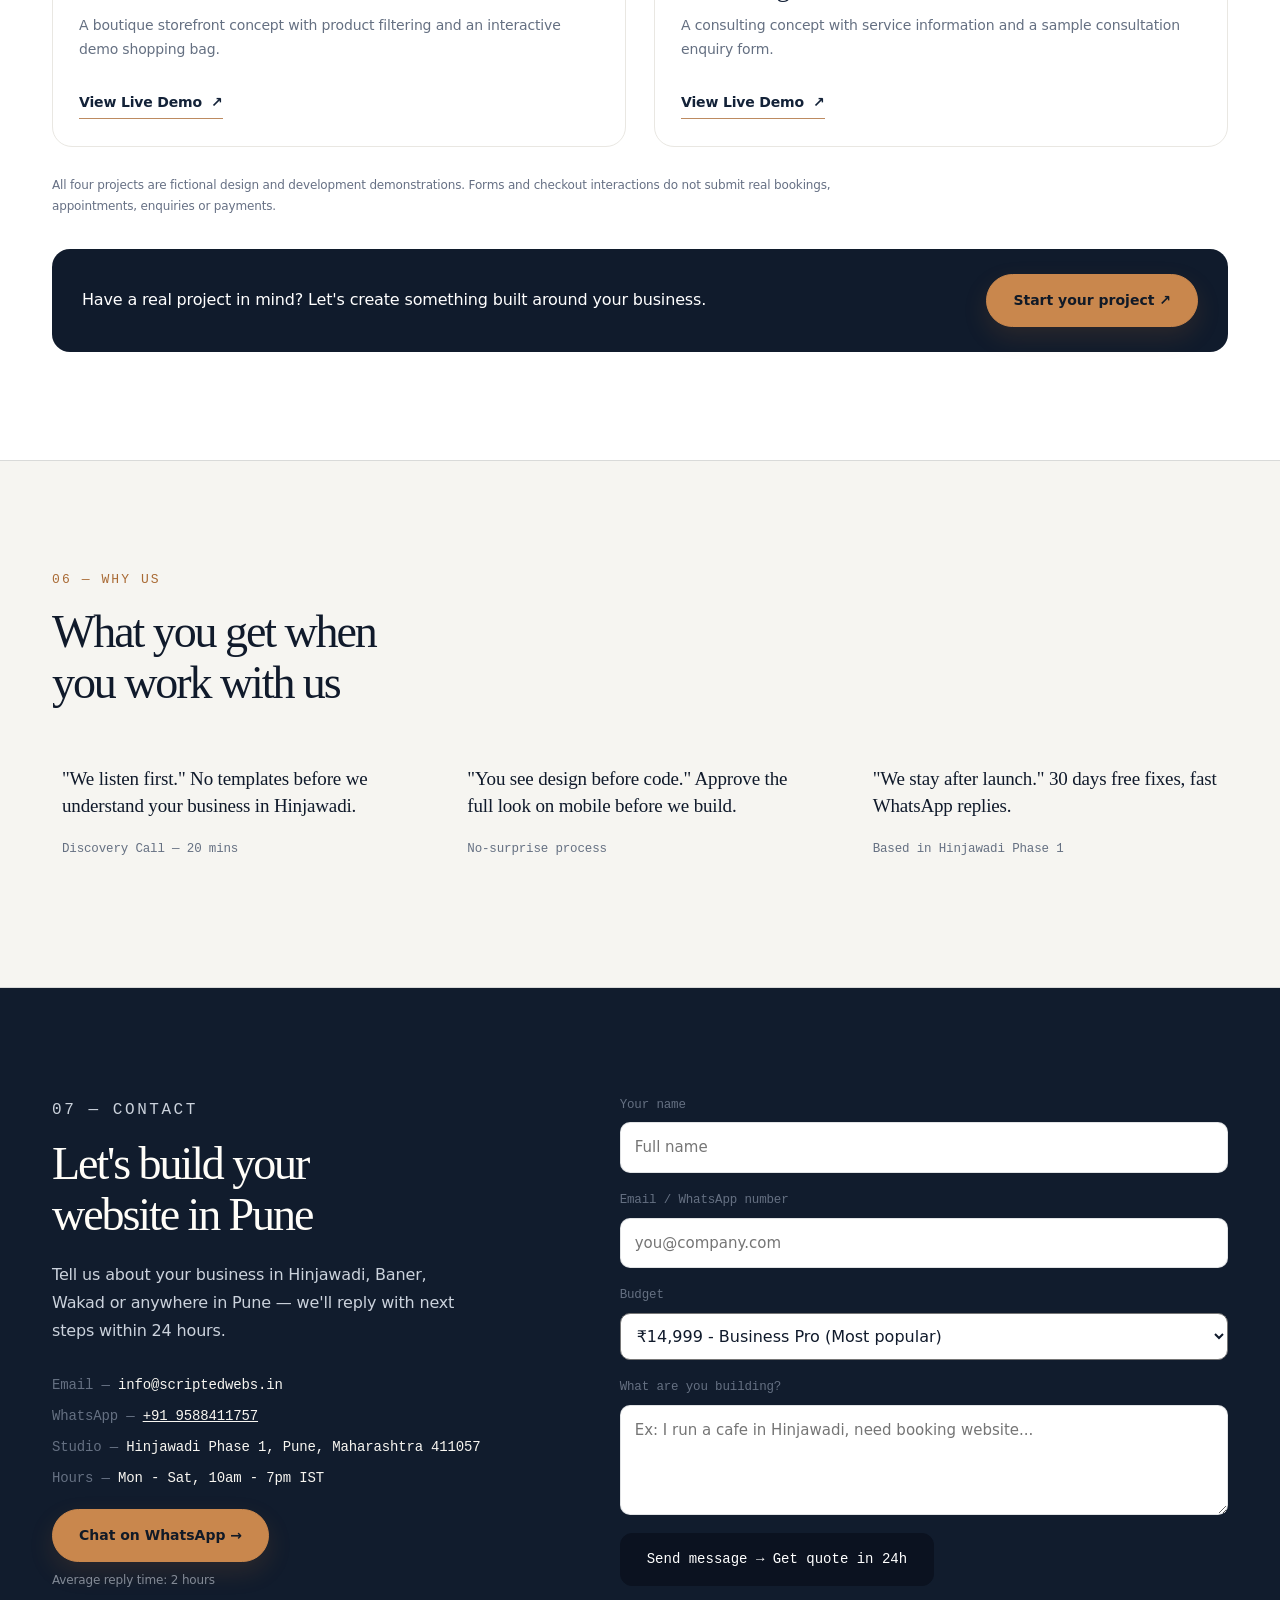
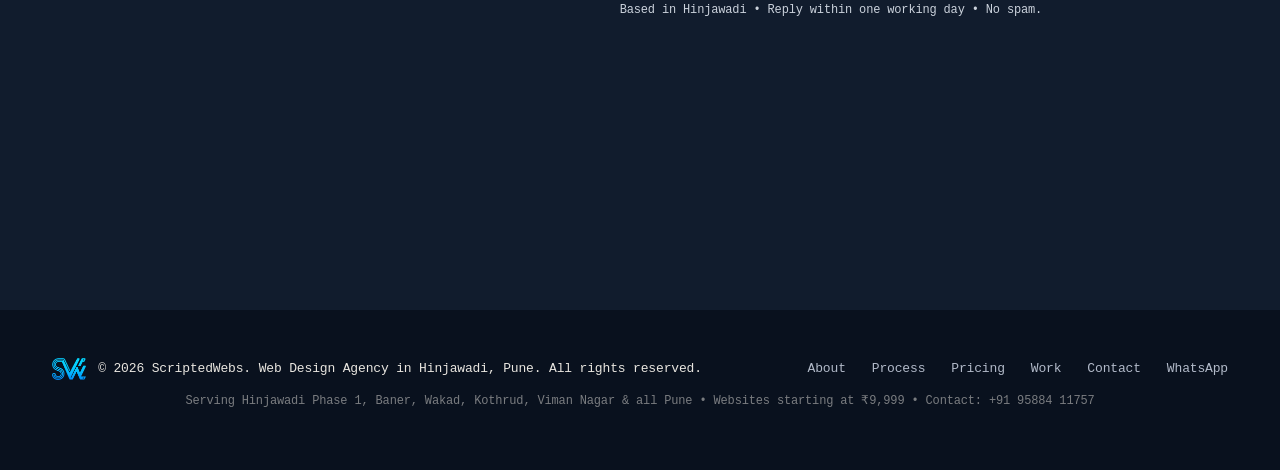
==== commit 78eae515: "Update index.html" ====
--- a/index.html
+++ b/index.html
@@ -5,7 +5,7 @@
 <head>
   <meta charset="utf-8" />
   <meta content="width=device-width, initial-scale=1.0" name="viewport" />
-  <title>ScriptedWebs | Website Design & Development Company in Pune</title>
+  <title>Website Design &amp; Development in Pune | ScriptedWebs</title>
   <style>
     :root {
       --ink: #1C1B22;
@@ -1561,7 +1561,7 @@
     }
   </style>
   <meta
-    content="ScriptedWebs is a website design and development agency in Pune, creating fast, modern, responsive websites for businesses and startups."
+    content="ScriptedWebs designs responsive, fast websites for startups and businesses in Hinjawadi, Pune. Explore website design, development, pricing and projects."
     name="description" />
   <style>
     /* Premium interactive edition */
@@ -2250,14 +2250,14 @@
   <meta content="ScriptedWebs" name="author" />
   <meta content="website" property="og:type" />
   <meta content="ScriptedWebs" property="og:site_name" />
-  <meta content="ScriptedWebs | Website Design & Development Company in Pune" property="og:title" />
+  <meta content="Website Design &amp; Development in Pune | ScriptedWebs" property="og:title" />
   <meta
-    content="ScriptedWebs is a website design and development agency in Pune, creating fast, modern, responsive websites for businesses and startups."
+    content="Modern, mobile-friendly websites for Pune businesses. Explore ScriptedWebs services, process, portfolio and pricing."
     property="og:description" />
   <meta content="en_IN" property="og:locale" />
   <meta content="summary" name="twitter:card" />
-  <meta content="ScriptedWebs | Website Design & Development Company in Pune" name="twitter:title" />
-  <meta content="ScriptedWebs is a website design and development agency in Pune, creating fast, modern, responsive websites for businesses and startups."
+  <meta content="Website Design &amp; Development in Pune | ScriptedWebs" name="twitter:title" />
+  <meta content="Thoughtful, responsive website design and development for startups and growing businesses in Pune."
     name="twitter:description" />
   <script
     type="application/ld+json">{"@context":"https://schema.org","@type":"ProfessionalService","name":"ScriptedWebs","description":"Website design and development studio serving startups and businesses in Pune.","email":"info@scriptedwebs.in","telephone":"+919588411757","address":{"@type":"PostalAddress","streetAddress":"Hinjawadi Phase 1","addressLocality":"Pune","addressRegion":"Maharashtra","postalCode":"411057","addressCountry":"IN"},"areaServed":[{"@type":"Place","name":"Pune"},{"@type":"Place","name":"Hinjawadi"},{"@type":"Place","name":"Baner"},{"@type":"Place","name":"Wakad"},{"@type":"Place","name":"Pimpri-Chinchwad"}],"serviceType":["Website design","Website development","Responsive website design"],"url":"https://scriptedwebs.in/","@id":"https://scriptedwebs.in/#business"}</script>
@@ -2336,7 +2336,9 @@
       }
     }
   </style>
-  <script type="application/ld+json">{"@context":"https://schema.org","@graph":[{"@type":"Organization","@id":"https://scriptedwebs.in/#organization","name":"ScriptedWebs","url":"https://scriptedwebs.in/","description":"ScriptedWebs is a website design and development agency in Pune, creating fast, modern, responsive websites for businesses and startups.","email":"info@scriptedwebs.in"},{"@type":"WebSite","@id":"https://scriptedwebs.in/#website","name":"ScriptedWebs","url":"https://scriptedwebs.in/","publisher":{"@id":"https://scriptedwebs.in/#organization"},"inLanguage":"en-IN"}]}</script>
+<style id="portfolio-premium-2026">
+#work{background:#fff}#work .portfolio-heading{display:flex;align-items:end;justify-content:space-between;gap:25px}#work h2{max-width:none;margin-bottom:18px}#work .section-sub{max-width:690px}#work .portfolio-count{font:700 11px var(--mono);letter-spacing:.1em;color:#a36c42;white-space:nowrap}#work .work-toolbar{margin:40px 0 25px}#work .portfolio-grid{gap:28px;margin-top:0}#work .portfolio-card{background:#fff;border:1px solid #e9e7e2;overflow:hidden;border-radius:20px!important;cursor:pointer}#work .portfolio-card::after{display:none}#work .portfolio-visual{height:300px;position:relative;display:flex;align-items:center;justify-content:center;overflow:hidden;padding:28px}#work .visual-hospitality{background:radial-gradient(circle at 25% 20%,#b47649,#2c2924 65%)}#work .visual-healthcare{background:radial-gradient(circle at 30% 20%,#c4e9e7,#4a8e91 70%)}#work .visual-retail{background:radial-gradient(circle at 25% 15%,#e5c8b0,#927465 70%)}#work .visual-business{background:radial-gradient(circle at 25% 15%,#6988ae,#18263e 70%)}#work .portfolio-index{position:absolute;top:18px;left:22px;color:#fff;font:600 12px var(--mono);opacity:.85}#work .mock-browser{width:90%;max-width:420px;height:220px;background:#f8f6f0;border-radius:11px;box-shadow:0 25px 50px #0005;transform:perspective(900px) rotateY(-8deg) rotateX(4deg) translateY(15px);transition:transform .4s}#work .portfolio-card:hover .mock-browser{transform:perspective(900px) rotateY(0) rotateX(0) translateY(0)}#work .mock-browser-bar{height:29px;background:#eeeae3;display:flex;align-items:center;gap:5px;padding:0 12px}#work .mock-browser-bar i{height:7px;width:7px;border-radius:50%;background:#c2bcb3}#work .mock-browser-bar span{margin:auto;color:#8d857b;font:10px var(--mono)}#work .mock-browser-content{padding:25px;display:flex;flex-direction:column;align-items:start;gap:9px;color:#1d2734}#work .mock-kicker{font:700 10px var(--mono);letter-spacing:.13em;color:#a56c40}#work .mock-browser-content strong{font:500 clamp(23px,3vw,35px) Georgia,serif;letter-spacing:-.04em}#work .mock-browser-content small{color:#667084;font-size:12px}#work .mock-action{margin-top:9px;background:#1d2734;color:white;padding:8px 13px;border-radius:30px;font-size:10px}#work .portfolio-card-info{padding:25px 26px 27px;display:flex;flex-direction:column;gap:18px;min-height:240px}#work .portfolio-type{font:700 11px var(--mono);text-transform:uppercase;letter-spacing:.08em;color:#a16d47}#work .portfolio-demo-pill{margin-left:7px;border:1px solid #d9b48d;padding:3px 6px;border-radius:30px;font-size:9px}#work .portfolio-card h3{color:#152238;margin:12px 0 7px;font-size:27px}#work .portfolio-card p{color:#657082;font-size:14px;line-height:1.65}#work .portfolio-live{display:inline-flex;align-items:center;gap:9px;align-self:start;margin-top:auto;text-decoration:none;color:#132238;font-weight:750;font-size:14px;border-bottom:1px solid #bd8b61;padding-bottom:5px}#work .portfolio-live:hover{color:#a66a3b}#work .portfolio-disclaimer{margin-top:28px;font-size:12px;color:#667084;max-width:850px}#work .portfolio-bottom{margin-top:32px;background:#101b2c;border-radius:18px;padding:25px 30px;display:flex;justify-content:space-between;align-items:center;gap:22px}#work .portfolio-bottom p{color:#fff;margin:0}#work .portfolio-bottom .btn-primary{white-space:nowrap}@media(max-width:760px){#work .portfolio-heading{display:block}#work .portfolio-count{display:block;margin-top:18px}#work .portfolio-visual{height:245px}#work .mock-browser{height:195px}#work .portfolio-bottom{flex-direction:column;align-items:start}#work .portfolio-grid{grid-template-columns:1fr}}
+</style>
 </head>
 
 <body>
@@ -2351,7 +2353,7 @@
         <a href="#process">Process</a>
         <a href="#pricing">Pricing</a>
         <a href="#work">Work</a>
-        <a href="#testimonials">Why Us</a>
+        <a href="#testimonials">Reviews</a>
         <a class="nav-cta" href="#contact">Start your script</a>
       </div>
       <button aria-controls="primary-navigation" aria-expanded="false" aria-label="Open navigation menu"
@@ -2365,8 +2367,8 @@
       <p class="lede">ScriptedWebs is a website design studio in Pune that writes, designs and builds the website your
         business deserves — fast to load, easy to run, and impossible to mistake for a template.</p>
       <div class="hero-actions">
-        <a class="btn-primary" href="#contact">Start your script →</a>
-        <a class="btn-ghost" href="#work">See the work</a>
+        <a class="btn-primary" href="#contact">Get 48h Draft →</a>
+        <a class="btn-ghost" href="#work">View Our Work</a>
       </div>
       <div aria-hidden="true" class="cinematic-stage">
         <div class="stage-halo"></div>
@@ -2566,61 +2568,30 @@
         a starting point, not a limit.</p>
     </div>
   </section>
-  <section class="section" id="work">
+  <section class="section" id="work" aria-labelledby="workHeading">
     <div class="wrap">
-      <p class="section-tag">05 — Work</p>
-      <h2>Websites built for Pune businesses</h2>
-      <p class="section-sub">A few recent sites running for clients in Hinjawadi, Baner &amp; Wakad.</p>
-      <div aria-label="Filter portfolio projects" class="work-toolbar" role="group"><button aria-pressed="true"
-          class="work-filter" data-filter="all" type="button">All projects</button><button aria-pressed="false"
-          class="work-filter" data-filter="hospitality" type="button">Hospitality</button><button aria-pressed="false"
-          class="work-filter" data-filter="healthcare" type="button">Healthcare</button><button aria-pressed="false"
-          class="work-filter" data-filter="retail" type="button">Retail</button><button aria-pressed="false"
-          class="work-filter" data-filter="business" type="button">Business</button></div>
-      <div class="work-grid">
-        <div aria-label="View details for Namaste Kitchen" class="work-card wc-1" data-category="hospitality"
-          data-description="Menu, table booking and Swiggy/Zomato links in one fast, mobile-first site. +40% bookings in 30 days."
-          data-title="Namaste Kitchen" data-type="Hinjawadi — Restaurant booking" role="button" tabindex="0">
-          <div class="bar"><span class="dot"></span><span class="dot"></span><span class="dot"></span></div>
-          <div class="screen">
-            <p class="tag">Hinjawadi — Restaurant booking</p>
-            <h3>Namaste Kitchen</h3>
-            <p>Menu, table booking and Swiggy/Zomato links in one fast, mobile-first site. +40% bookings in 30 days.</p>
-          </div>
-        </div>
-        <div aria-label="View details for Vitality Health Clinic" class="work-card wc-2" data-category="healthcare"
-          data-description="Doctor profiles, service pages and WhatsApp appointment form — built for local SEO."
-          data-title="Vitality Health Clinic" data-type="Baner — Clinic appointments" role="button" tabindex="0">
-          <div class="bar"><span class="dot"></span><span class="dot"></span><span class="dot"></span></div>
-          <div class="screen">
-            <p class="tag">Baner — Clinic appointments</p>
-            <h3>Vitality Health Clinic</h3>
-            <p>Doctor profiles, service pages and WhatsApp appointment form — built for local SEO.</p>
-          </div>
-        </div>
-        <div aria-label="View details for Studio Loom" class="work-card wc-3" data-category="retail"
-          data-description="A catalogue-style storefront for a handmade goods brand with Instagram checkout."
-          data-title="Studio Loom" data-type="Wakad — Retail store" role="button" tabindex="0">
-          <div class="bar"><span class="dot"></span><span class="dot"></span><span class="dot"></span></div>
-          <div class="screen">
-            <p class="tag">Wakad — Retail store</p>
-            <h3>Studio Loom</h3>
-            <p>A catalogue-style storefront for a handmade goods brand with Instagram checkout.</p>
-          </div>
-        </div>
-        <div aria-label="View details for Northbridge Advisors" class="work-card wc-4" data-category="business"
-          data-description="A case-study-led site built to turn readers into consultation calls. 2x enquiries."
-          data-title="Northbridge Advisors" data-type="Pune — Consulting lead gen" role="button" tabindex="0">
-          <div class="bar"><span class="dot"></span><span class="dot"></span><span class="dot"></span></div>
-          <div class="screen">
-            <p class="tag">Pune — Consulting lead gen</p>
-            <h3>Northbridge Advisors</h3>
-            <p>A case-study-led site built to turn readers into consultation calls. 2x enquiries.</p>
-          </div>
-        </div>
-      </div>
-      <p class="form-note" style="margin-top:22px; text-align:center;">Based in Hinjawadi Phase 1, working with founders
-        across Pune. Your project could be next → <a href="#contact">Start your site</a></p>
+      <p class="section-tag">05 — Selected concepts</p>
+      <div class="portfolio-heading"><div><h2 id="workHeading">Ideas made interactive.</h2><p class="section-sub">Explore four original, fully navigable front-end website concepts built to demonstrate what ScriptedWebs can create. These are demos, not commissioned client projects.</p></div><span class="portfolio-count">04 / DEMO PROJECTS</span></div>
+      <div class="work-toolbar" role="group" aria-label="Filter portfolio projects"><button class="work-filter" type="button" data-filter="all" aria-pressed="true">All concepts</button><button class="work-filter" type="button" data-filter="hospitality" aria-pressed="false">Hospitality</button><button class="work-filter" type="button" data-filter="healthcare" aria-pressed="false">Healthcare</button><button class="work-filter" type="button" data-filter="retail" aria-pressed="false">Retail</button><button class="work-filter" type="button" data-filter="business" aria-pressed="false">Business</button></div>
+      <div class="work-grid portfolio-grid">
+        <article class="work-card portfolio-card" data-category="hospitality" data-title="Namaste Kitchen" data-type="Restaurant Experience · Demo concept" data-description="A restaurant concept with interactive menu categories and a sample table reservation flow." data-demo="demos/namaste-kitchen/" tabindex="0" role="button" aria-label="Read about Namaste Kitchen demo project">
+          <div class="portfolio-visual visual-hospitality" aria-hidden="true"><span class="portfolio-index">01 / 04</span><div class="mock-browser"><div class="mock-browser-bar"><i></i><i></i><i></i><span>namaste-kitchen.demo</span></div><div class="mock-browser-content"><span class="mock-kicker">RESTAURANT EXPERIENCE</span><strong>Namaste Kitchen</strong><small>Warm dining experience</small><span class="mock-action">Explore concept ↗</span></div></div></div>
+          <div class="portfolio-card-info"><div><span class="portfolio-type">Restaurant Experience <span class="portfolio-demo-pill">DEMO</span></span><h3>Namaste Kitchen</h3><p>A restaurant concept with interactive menu categories and a sample table reservation flow.</p></div><a class="portfolio-live" href="demos/namaste-kitchen/" target="_blank" rel="noopener noreferrer" aria-label="Open Namaste Kitchen live demo in new tab">View Live Demo <span aria-hidden="true">↗</span></a></div>
+        </article>
+        <article class="work-card portfolio-card" data-category="healthcare" data-title="Vitality Health Clinic" data-type="Healthcare Experience · Demo concept" data-description="A modern clinic concept featuring healthcare services and a sample appointment request." data-demo="demos/vitality-clinic/" tabindex="0" role="button" aria-label="Read about Vitality Health Clinic demo project">
+          <div class="portfolio-visual visual-healthcare" aria-hidden="true"><span class="portfolio-index">02 / 04</span><div class="mock-browser"><div class="mock-browser-bar"><i></i><i></i><i></i><span>vitality-clinic.demo</span></div><div class="mock-browser-content"><span class="mock-kicker">HEALTHCARE EXPERIENCE</span><strong>Vitality Health Clinic</strong><small>Calm, patient-first design</small><span class="mock-action">Explore concept ↗</span></div></div></div>
+          <div class="portfolio-card-info"><div><span class="portfolio-type">Healthcare Experience <span class="portfolio-demo-pill">DEMO</span></span><h3>Vitality Health Clinic</h3><p>A modern clinic concept featuring healthcare services and a sample appointment request.</p></div><a class="portfolio-live" href="demos/vitality-clinic/" target="_blank" rel="noopener noreferrer" aria-label="Open Vitality Health Clinic live demo in new tab">View Live Demo <span aria-hidden="true">↗</span></a></div>
+        </article>
+        <article class="work-card portfolio-card" data-category="retail" data-title="Studio Loom" data-type="Retail Experience · Demo concept" data-description="A boutique storefront concept with product filtering and an interactive demo shopping bag." data-demo="demos/studio-loom/" tabindex="0" role="button" aria-label="Read about Studio Loom demo project">
+          <div class="portfolio-visual visual-retail" aria-hidden="true"><span class="portfolio-index">03 / 04</span><div class="mock-browser"><div class="mock-browser-bar"><i></i><i></i><i></i><span>studio-loom.demo</span></div><div class="mock-browser-content"><span class="mock-kicker">RETAIL EXPERIENCE</span><strong>Studio Loom</strong><small>Editorial commerce design</small><span class="mock-action">Explore concept ↗</span></div></div></div>
+          <div class="portfolio-card-info"><div><span class="portfolio-type">Retail Experience <span class="portfolio-demo-pill">DEMO</span></span><h3>Studio Loom</h3><p>A boutique storefront concept with product filtering and an interactive demo shopping bag.</p></div><a class="portfolio-live" href="demos/studio-loom/" target="_blank" rel="noopener noreferrer" aria-label="Open Studio Loom live demo in new tab">View Live Demo <span aria-hidden="true">↗</span></a></div>
+        </article>
+        <article class="work-card portfolio-card" data-category="business" data-title="Northbridge Advisors" data-type="Consulting Experience · Demo concept" data-description="A consulting concept with service information and a sample consultation enquiry form." data-demo="demos/northbridge-advisors/" tabindex="0" role="button" aria-label="Read about Northbridge Advisors demo project">
+          <div class="portfolio-visual visual-business" aria-hidden="true"><span class="portfolio-index">04 / 04</span><div class="mock-browser"><div class="mock-browser-bar"><i></i><i></i><i></i><span>northbridge-advisors.demo</span></div><div class="mock-browser-content"><span class="mock-kicker">CONSULTING EXPERIENCE</span><strong>Northbridge Advisors</strong><small>Confident corporate identity</small><span class="mock-action">Explore concept ↗</span></div></div></div>
+          <div class="portfolio-card-info"><div><span class="portfolio-type">Consulting Experience <span class="portfolio-demo-pill">DEMO</span></span><h3>Northbridge Advisors</h3><p>A consulting concept with service information and a sample consultation enquiry form.</p></div><a class="portfolio-live" href="demos/northbridge-advisors/" target="_blank" rel="noopener noreferrer" aria-label="Open Northbridge Advisors live demo in new tab">View Live Demo <span aria-hidden="true">↗</span></a></div>
+        </article>
+      </div><p class="portfolio-disclaimer">All four projects are fictional design and development demonstrations. Forms and checkout interactions do not submit real bookings, appointments, enquiries or payments.</p>
+      <div class="portfolio-bottom"><p>Have a real project in mind? Let's create something built around your business.</p><a class="btn-primary" href="#contact">Start your project ↗</a></div>
     </div>
   </section>
   <section class="section quotes" id="testimonials">
@@ -2686,7 +2657,7 @@
             <option value="9999">₹9,999 - Launch Pad</option>
             <option selected="" value="14999">₹14,999 - Business Pro (Most popular)</option>
             <option value="34999">₹34,999 - Scale Up</option>
-            <option value="custom">Custom - Let's talk</option>
+            <option value="custom">Custom - Get your 48h draft</option>
           </select>
         </div>
         <div class="field">
@@ -2788,7 +2759,7 @@
       <div class="dialog-top"><span class="dialog-eyebrow" id="dialogType"></span><button
           aria-label="Close project details" class="dialog-close" type="button">×</button></div>
       <h2 id="dialogTitle"></h2>
-      <p id="dialogDescription"></p><a class="dialog-cta" href="#contact">Discuss a similar project ↗</a>
+      <p id="dialogDescription"></p><p class="portfolio-dialog-note">Fictional demo project — not a real client case study.</p><a class="dialog-cta dialog-live" href="#" target="_blank" rel="noopener noreferrer">View Live Demo ↗</a> <a class="dialog-cta" href="#contact">Discuss a similar project ↗</a>
     </div>
   </dialog>
   <script>(() => {
@@ -2801,8 +2772,8 @@
       const filters = document.querySelectorAll('.work-filter'); const cards = document.querySelectorAll('#work .work-card');
       filters.forEach(button => button.addEventListener('click', () => { const filter = button.dataset.filter; filters.forEach(b => b.setAttribute('aria-pressed', String(b === button))); cards.forEach(card => { card.hidden = filter !== 'all' && card.dataset.category !== filter }) }));
       const dialog = document.querySelector('#projectDialog'); const close = dialog?.querySelector('.dialog-close'); let previousFocus = null;
-      function showProject(card) { if (!dialog || typeof dialog.showModal !== 'function') return; previousFocus = document.activeElement; dialog.querySelector('#dialogTitle').textContent = card.dataset.title || ''; dialog.querySelector('#dialogType').textContent = card.dataset.type || ''; dialog.querySelector('#dialogDescription').textContent = card.dataset.description || ''; dialog.showModal(); close?.focus() }
-      cards.forEach(card => { card.addEventListener('click', () => showProject(card)); card.addEventListener('keydown', e => { if (e.key === 'Enter' || e.key === ' ') { e.preventDefault(); showProject(card) } }) });
+      function showProject(card) { if (!dialog || typeof dialog.showModal !== 'function') return; previousFocus = document.activeElement; dialog.querySelector('#dialogTitle').textContent = card.dataset.title || ''; dialog.querySelector('#dialogType').textContent = card.dataset.type || ''; dialog.querySelector('#dialogDescription').textContent = card.dataset.description || ''; const live = dialog.querySelector('.dialog-live'); if (live) live.href = card.dataset.demo || '#'; dialog.showModal(); close?.focus() }
+      cards.forEach(card => { card.addEventListener('click', e => { if (e.target.closest('a')) return; showProject(card) }); card.addEventListener('keydown', e => { if ((e.key === 'Enter' || e.key === ' ') && e.target === card) { e.preventDefault(); showProject(card) } }) });
       close?.addEventListener('click', () => dialog.close()); dialog?.addEventListener('click', e => { if (e.target === dialog) dialog.close() }); dialog?.addEventListener('close', () => { if (previousFocus?.isConnected) previousFocus.focus() });
       dialog?.querySelector('.dialog-cta')?.addEventListener('click', () => dialog.close());
     })();</script>
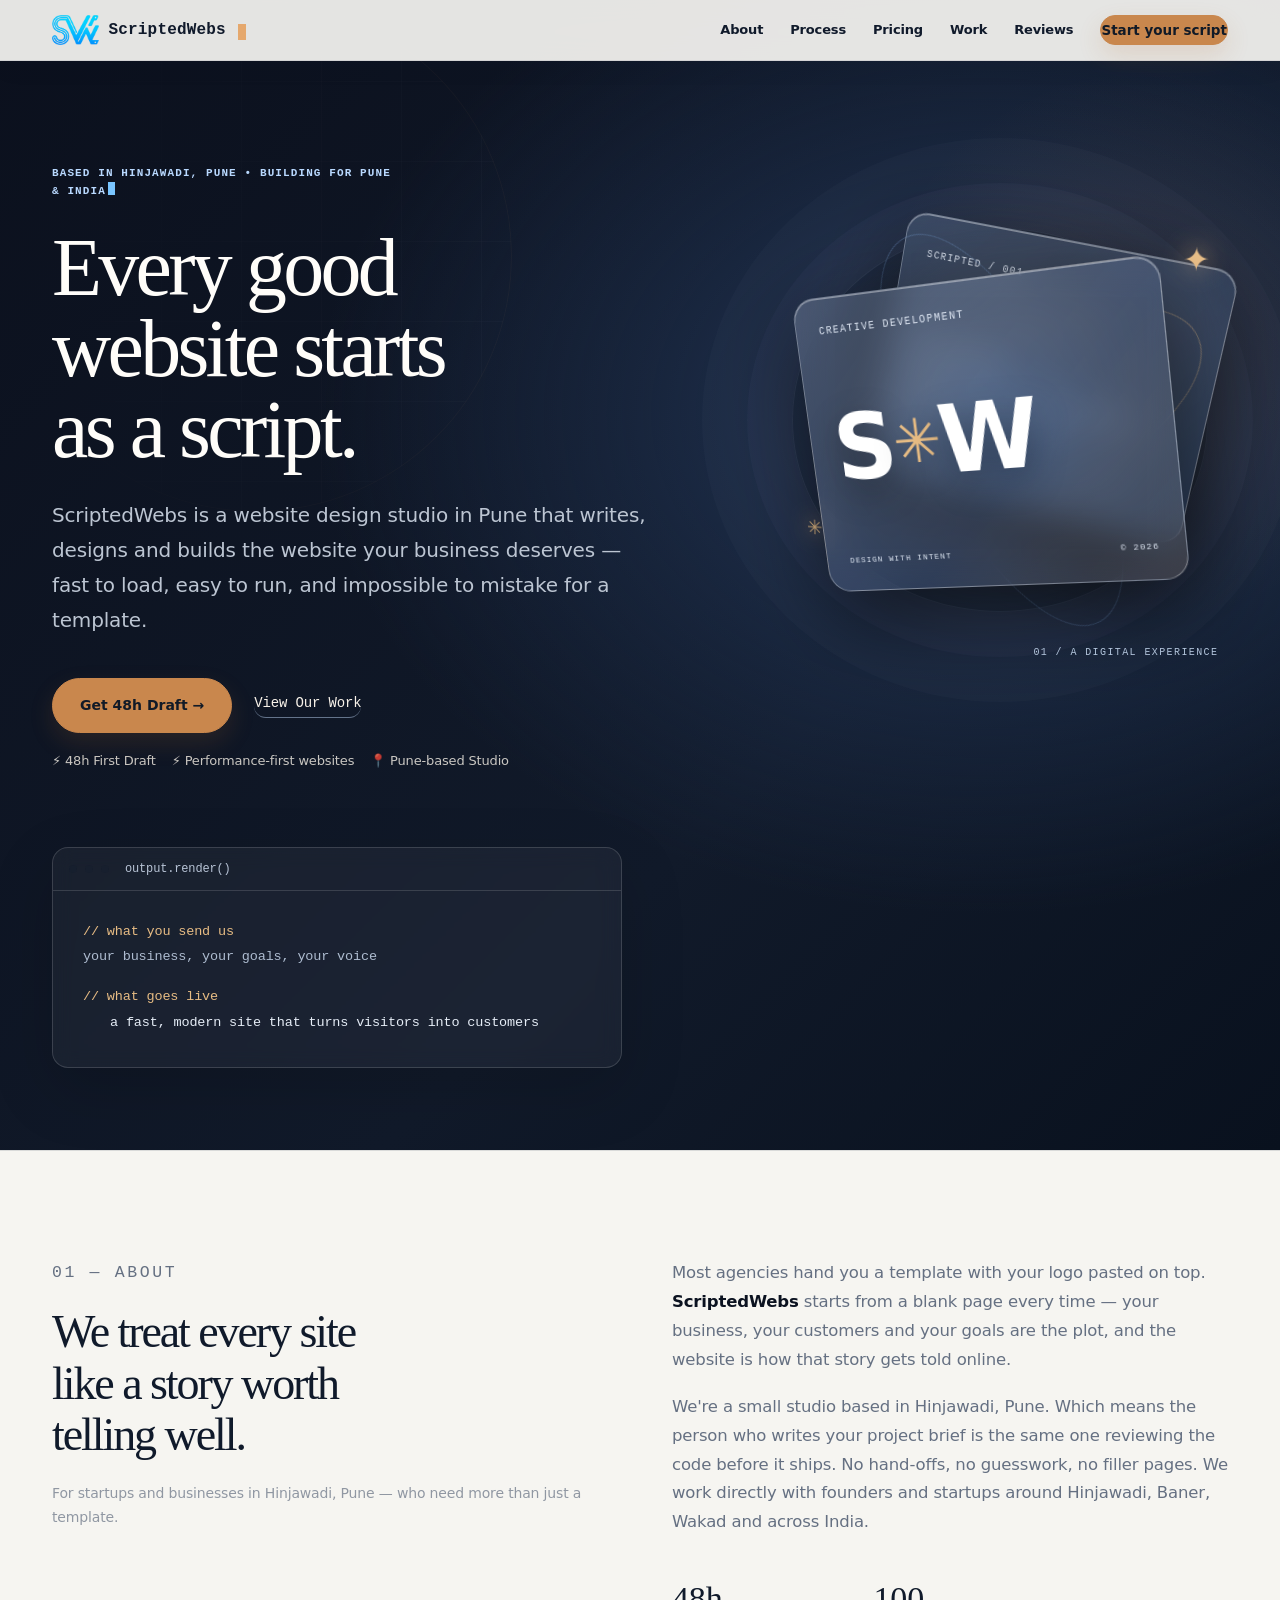
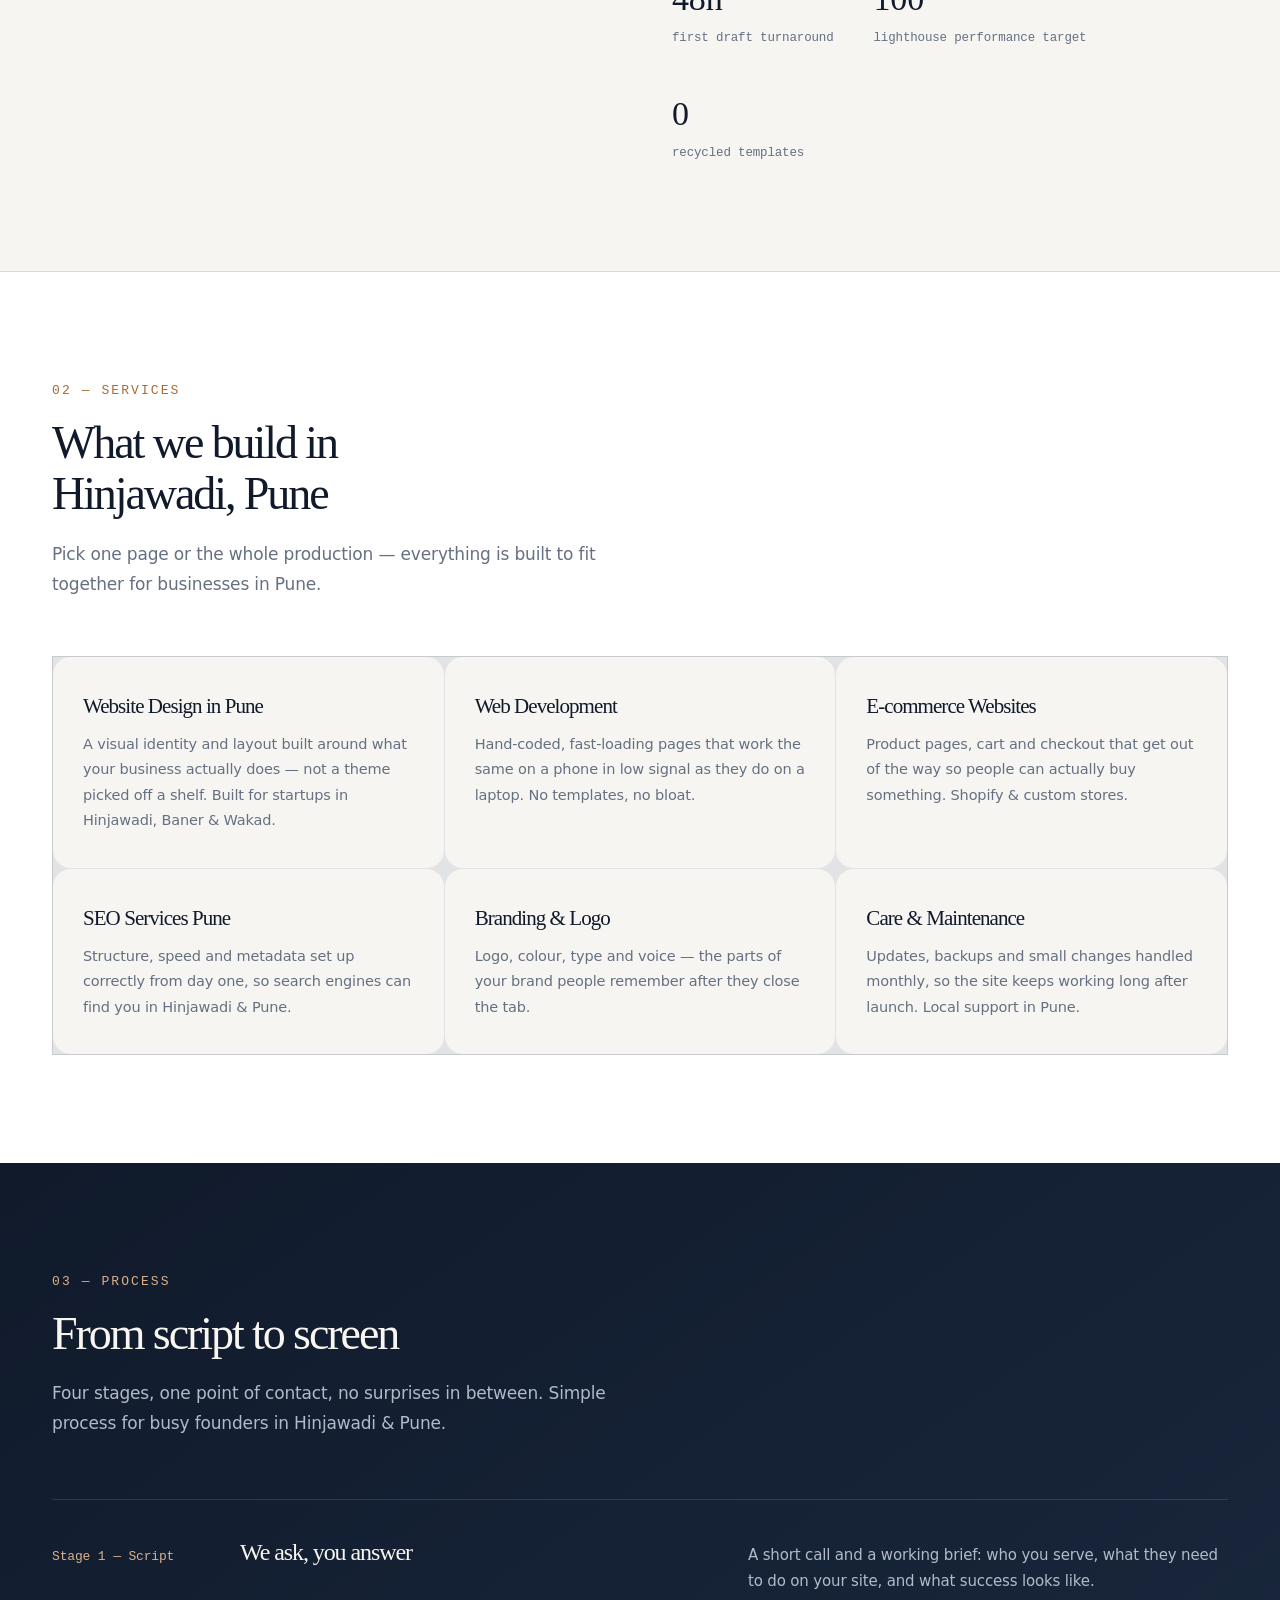
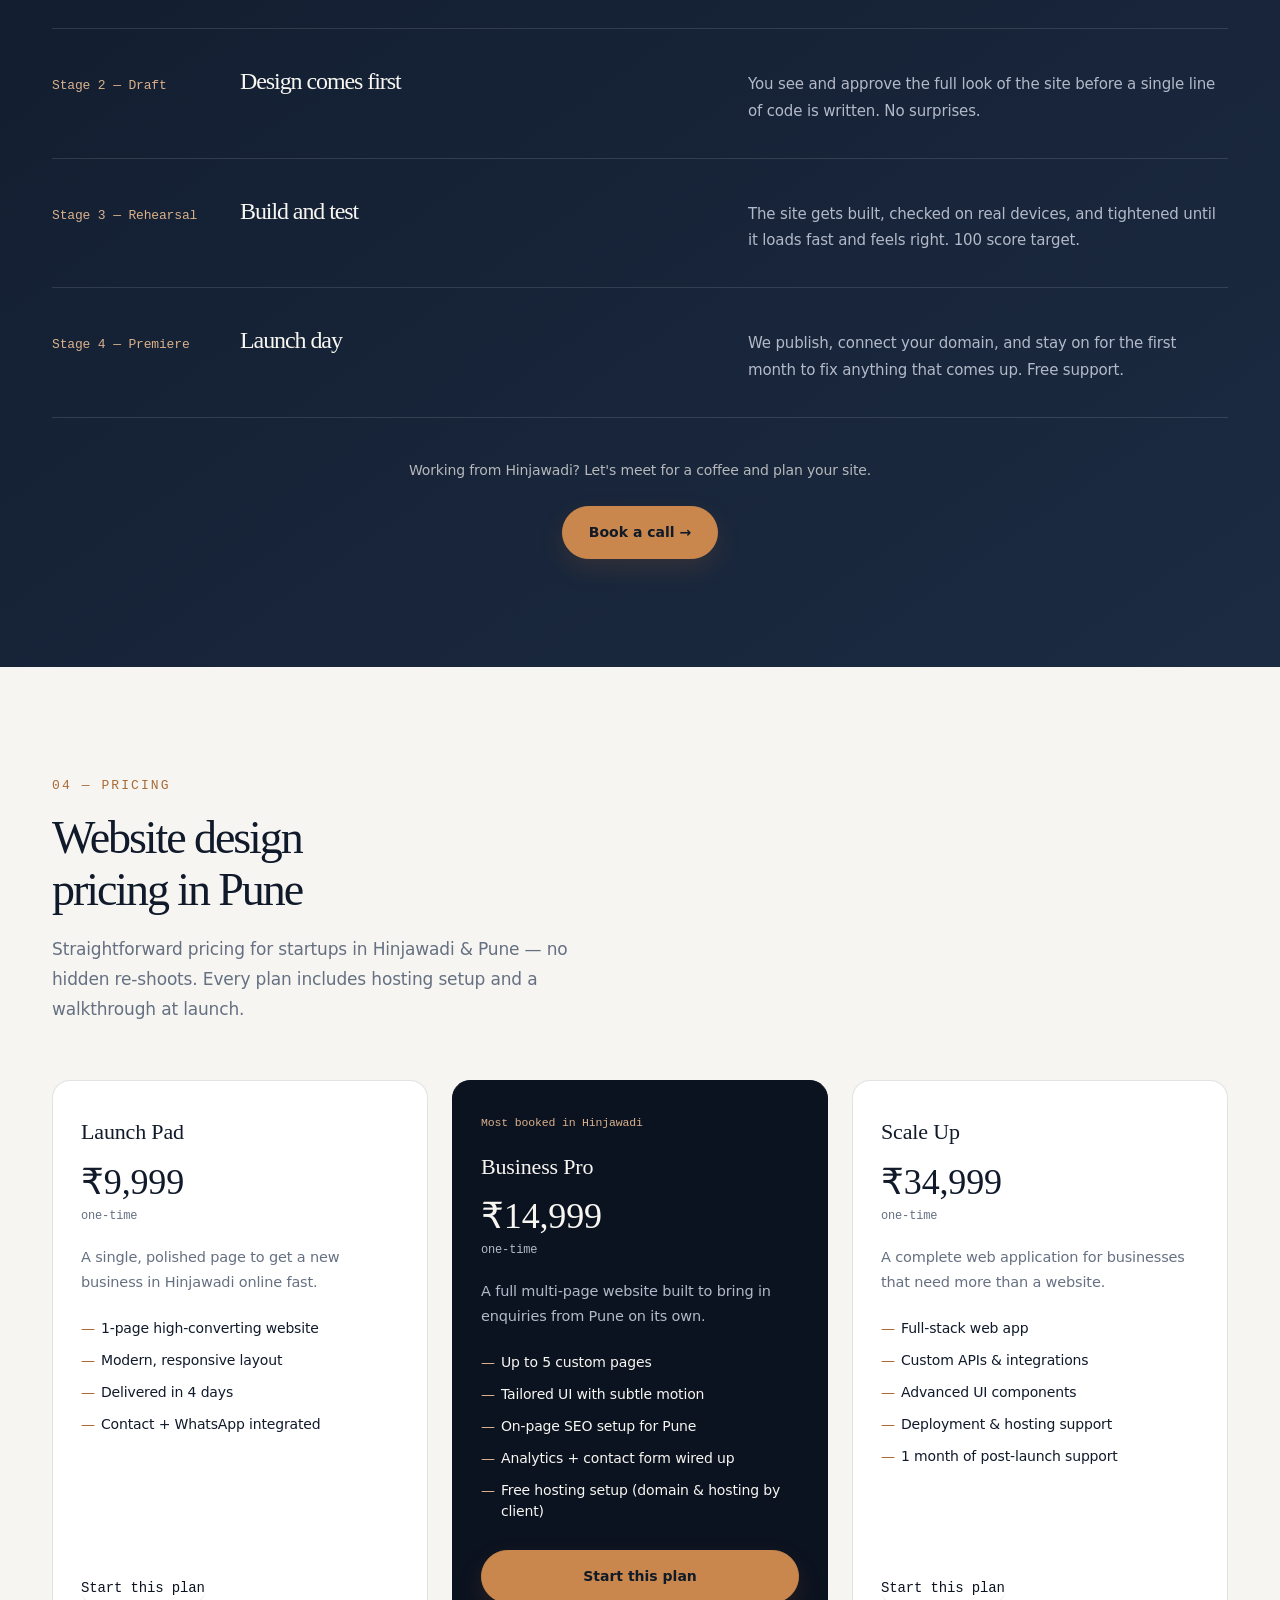
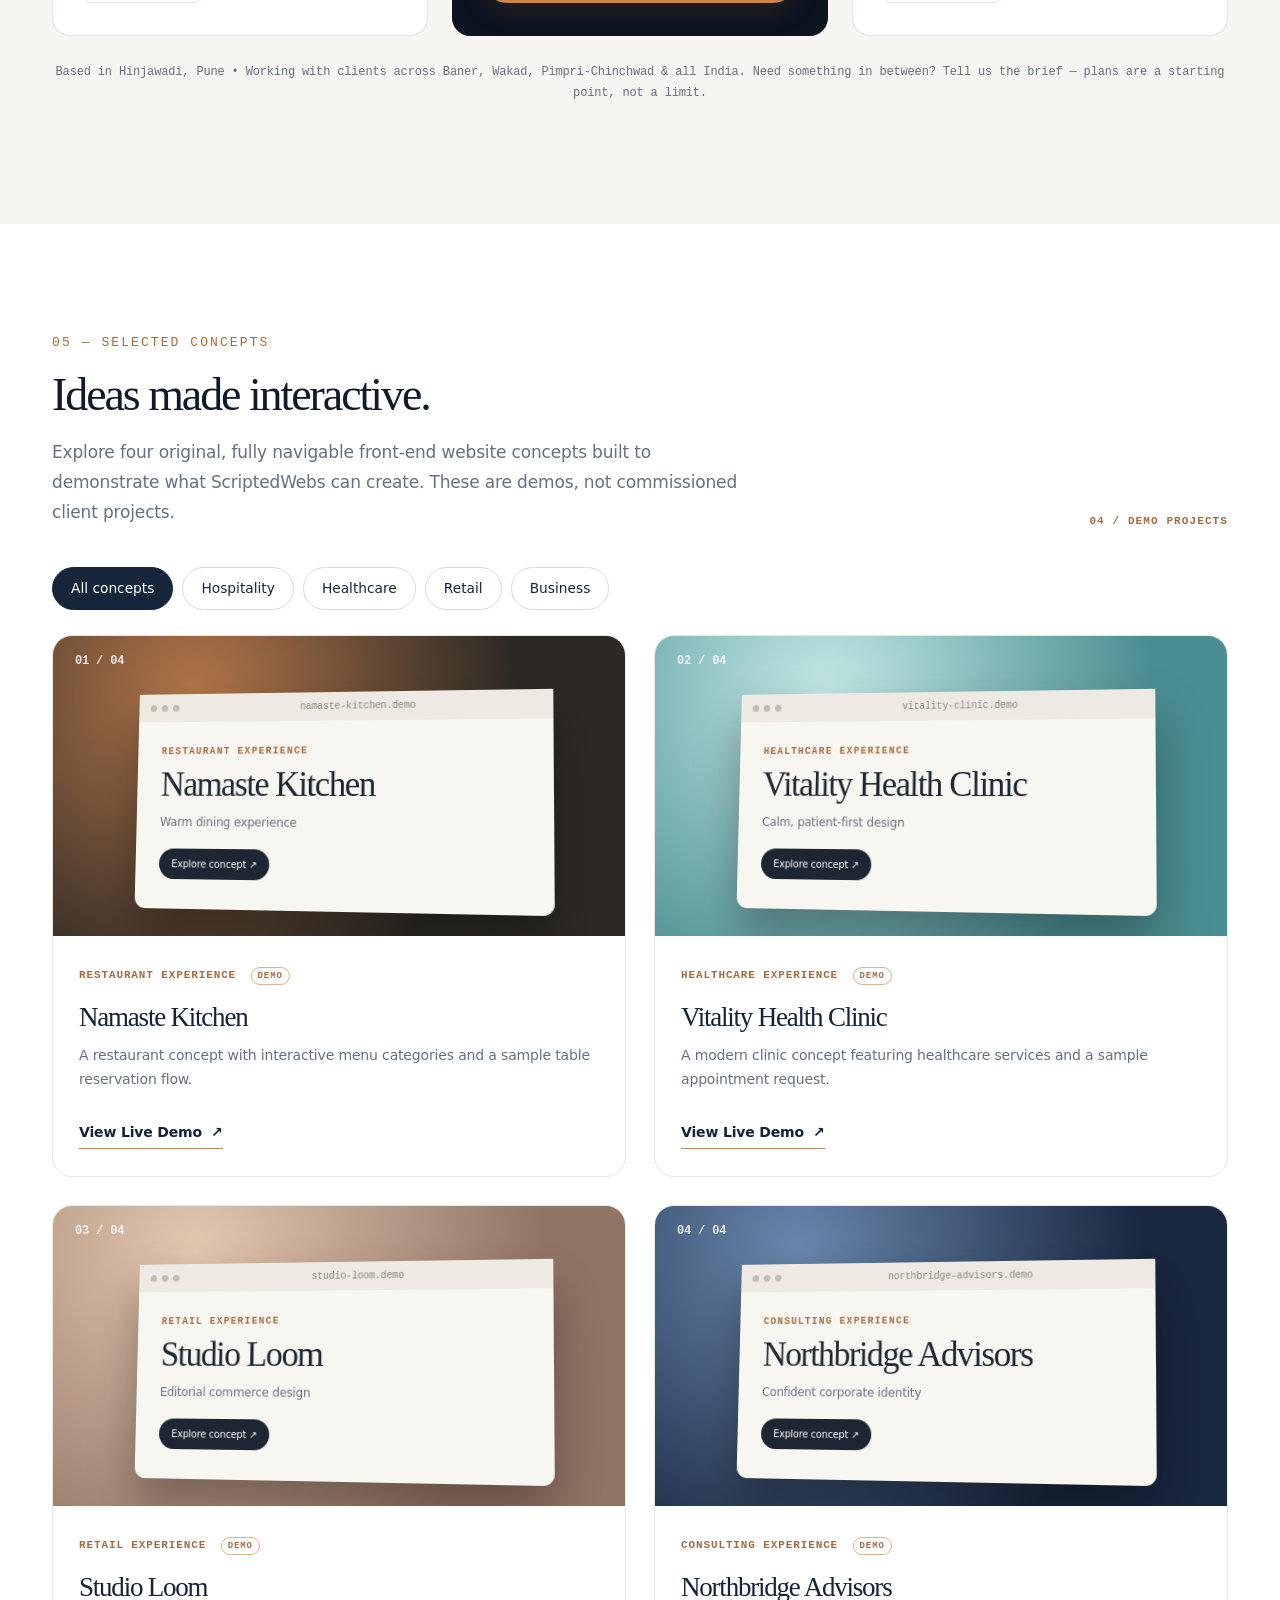
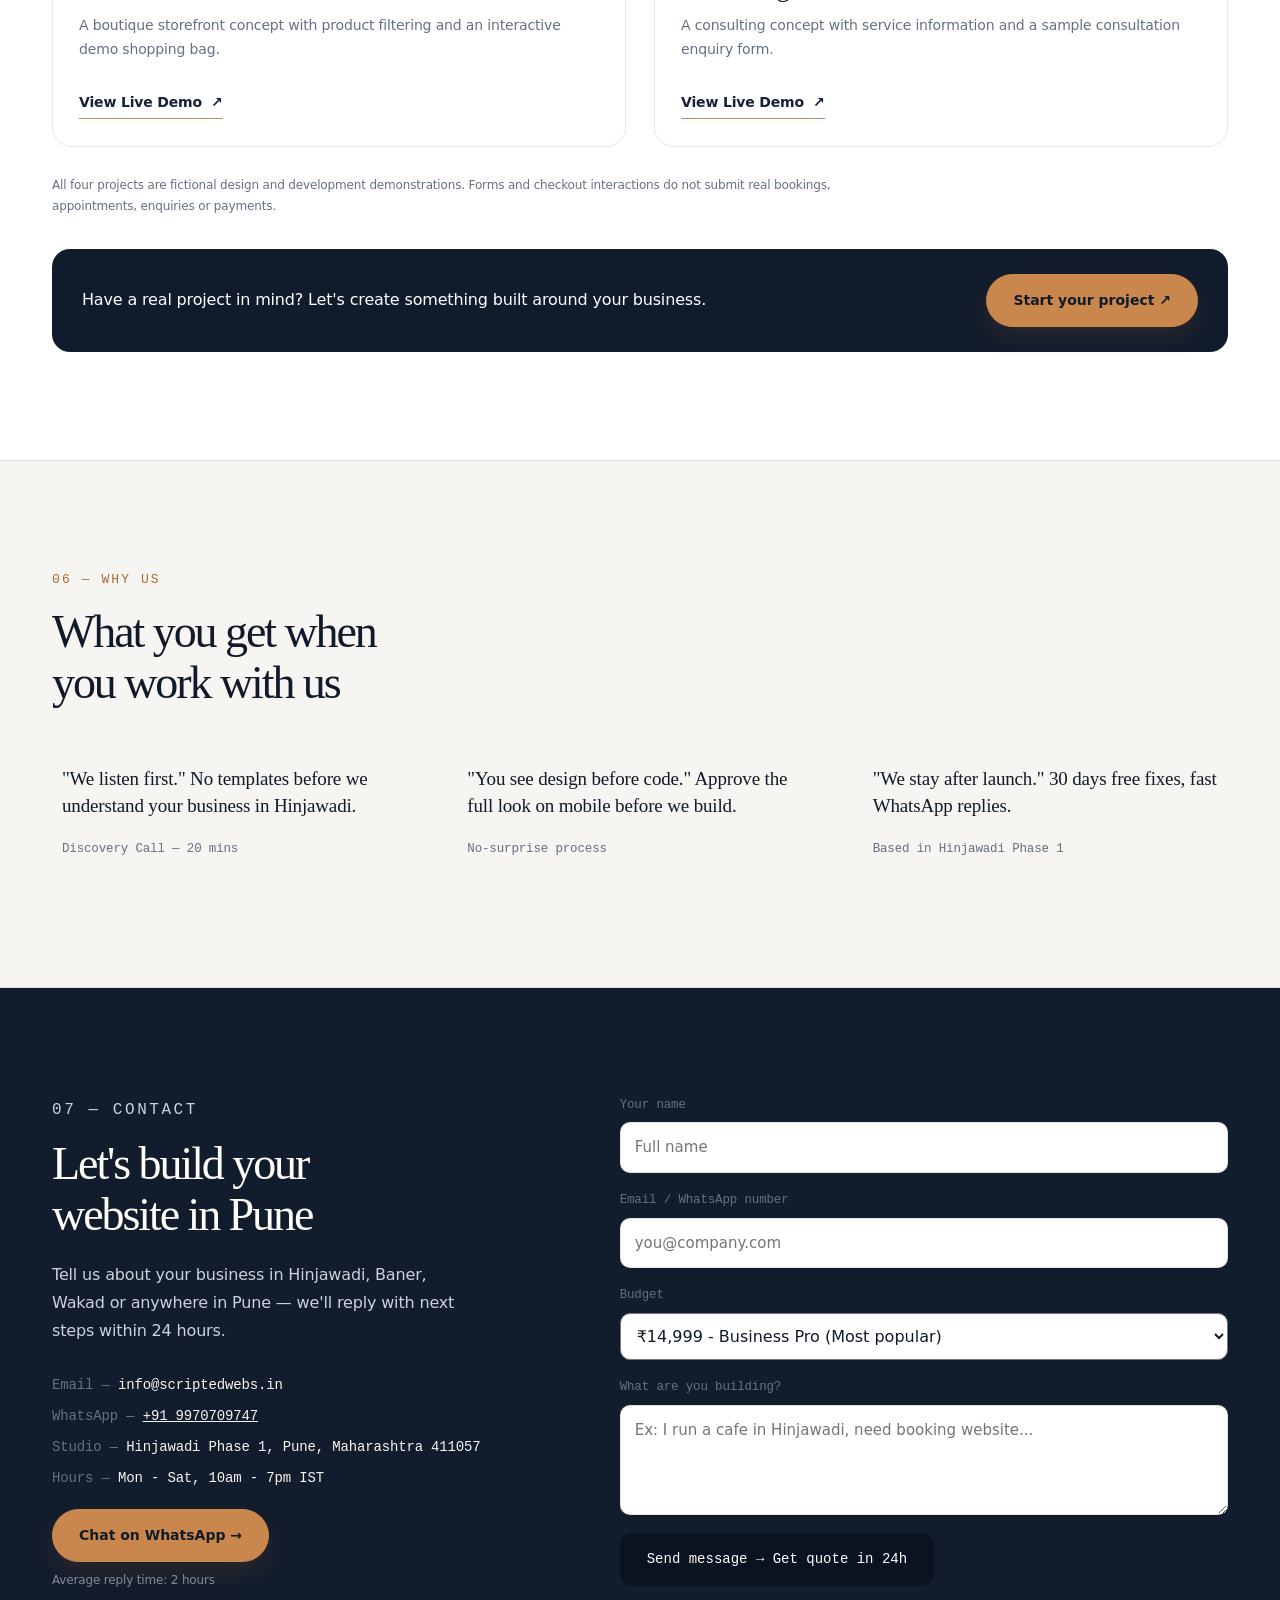
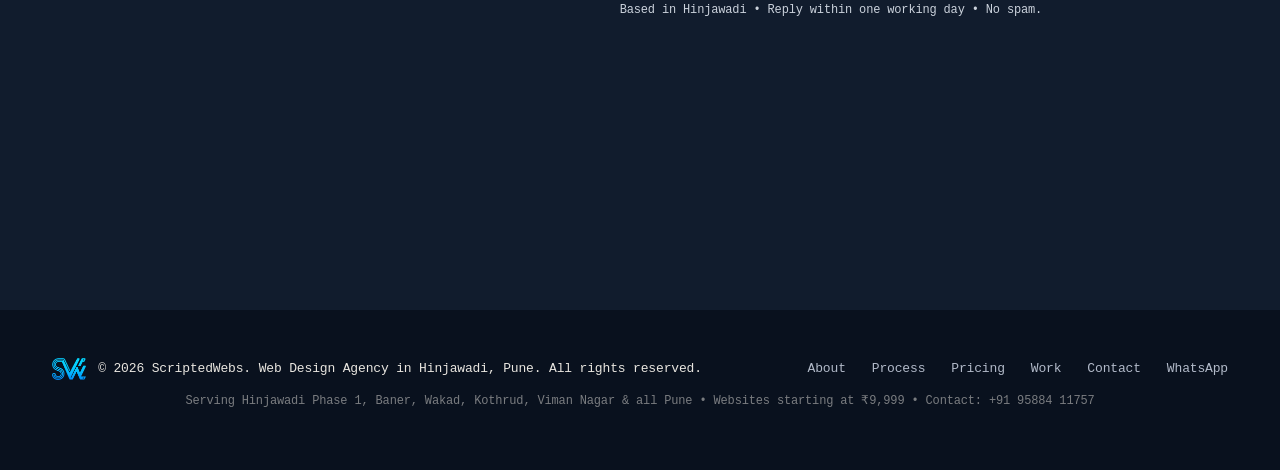
==== commit 0e53e5ba: "Update index.html" ====
--- a/index.html
+++ b/index.html
@@ -2260,7 +2260,7 @@
   <meta content="Thoughtful, responsive website design and development for startups and growing businesses in Pune."
     name="twitter:description" />
   <script
-    type="application/ld+json">{"@context":"https://schema.org","@type":"ProfessionalService","name":"ScriptedWebs","description":"Website design and development studio serving startups and businesses in Pune.","email":"info@scriptedwebs.in","telephone":"+919588411757","address":{"@type":"PostalAddress","streetAddress":"Hinjawadi Phase 1","addressLocality":"Pune","addressRegion":"Maharashtra","postalCode":"411057","addressCountry":"IN"},"areaServed":[{"@type":"Place","name":"Pune"},{"@type":"Place","name":"Hinjawadi"},{"@type":"Place","name":"Baner"},{"@type":"Place","name":"Wakad"},{"@type":"Place","name":"Pimpri-Chinchwad"}],"serviceType":["Website design","Website development","Responsive website design"],"url":"https://scriptedwebs.in/","@id":"https://scriptedwebs.in/#business"}</script>
+    type="application/ld+json">{"@context":"https://schema.org","@type":"ProfessionalService","name":"ScriptedWebs","description":"Website design and development studio serving startups and businesses in Pune.","email":"info@scriptedwebs.in","telephone":"+919970709747","address":{"@type":"PostalAddress","streetAddress":"Hinjawadi Phase 1","addressLocality":"Pune","addressRegion":"Maharashtra","postalCode":"411057","addressCountry":"IN"},"areaServed":[{"@type":"Place","name":"Pune"},{"@type":"Place","name":"Hinjawadi"},{"@type":"Place","name":"Baner"},{"@type":"Place","name":"Wakad"},{"@type":"Place","name":"Pimpri-Chinchwad"}],"serviceType":["Website design","Website development","Responsive website design"],"url":"https://scriptedwebs.in/","@id":"https://scriptedwebs.in/#business"}</script>
   <!-- SEO DEPLOYMENT: Confirm the actual public homepage URL, then add rel="canonical", og:url, and schema url using that exact HTTPS URL. Add og:image/twitter:image only after publishing a real 1200x630 share image. Submit sitemap.xml in Google Search Console and verify business contact details before publishing. Rankings are not guaranteed. -->
   <link href="https://scriptedwebs.in/" rel="canonical" />
   <meta content="https://scriptedwebs.in/" property="og:url" />
@@ -2623,14 +2623,14 @@
           within 24 hours.</p>
         <div class="contact-detail">
           <div><span>Email — </span>info@scriptedwebs.in</div>
-          <div><span>WhatsApp — </span><a href="https://wa.me/919588411757" rel="noopener noreferrer"
-              target="_blank">+91 9588411757 </a></div>
+          <div><span>WhatsApp — </span><a href="https://wa.me/919970709747" rel="noopener noreferrer"
+              target="_blank">+91 9970709747 </a></div>
           <div><span>Studio — </span>Hinjawadi Phase 1, Pune, Maharashtra 411057</div>
           <div><span>Hours — </span>Mon - Sat, 10am - 7pm IST</div>
         </div>
         <div style="margin-top:20px;">
           <a class="btn-primary"
-            href="https://wa.me/919588411757?text=Hi%2C%20I%20want%20a%20website%20for%20my%20business%20in%20Pune"
+            href="https://wa.me/919970709747?text=Hi%2C%20I%20want%20a%20website%20for%20my%20business%20in%20Pune"
             rel="noopener noreferrer" style="display:inline-block;" target="_blank">Chat on WhatsApp →</a>
           <p style="font-size:12px; opacity:0.6; margin-top:8px;">Average reply time: 2 hours</p>
         </div>
@@ -2687,7 +2687,7 @@
         <a href="#pricing">Pricing</a>
         <a href="#work">Work</a>
         <a href="#contact">Contact</a>
-        <a href="https://wa.me/919588411757" target="_blank">WhatsApp</a>
+        <a href="https://wa.me/919970709747" target="_blank">WhatsApp</a>
       </div>
     </div>
     <div class="wrap" style="margin-top:12px; font-size:12px; opacity:0.5; text-align:center;">
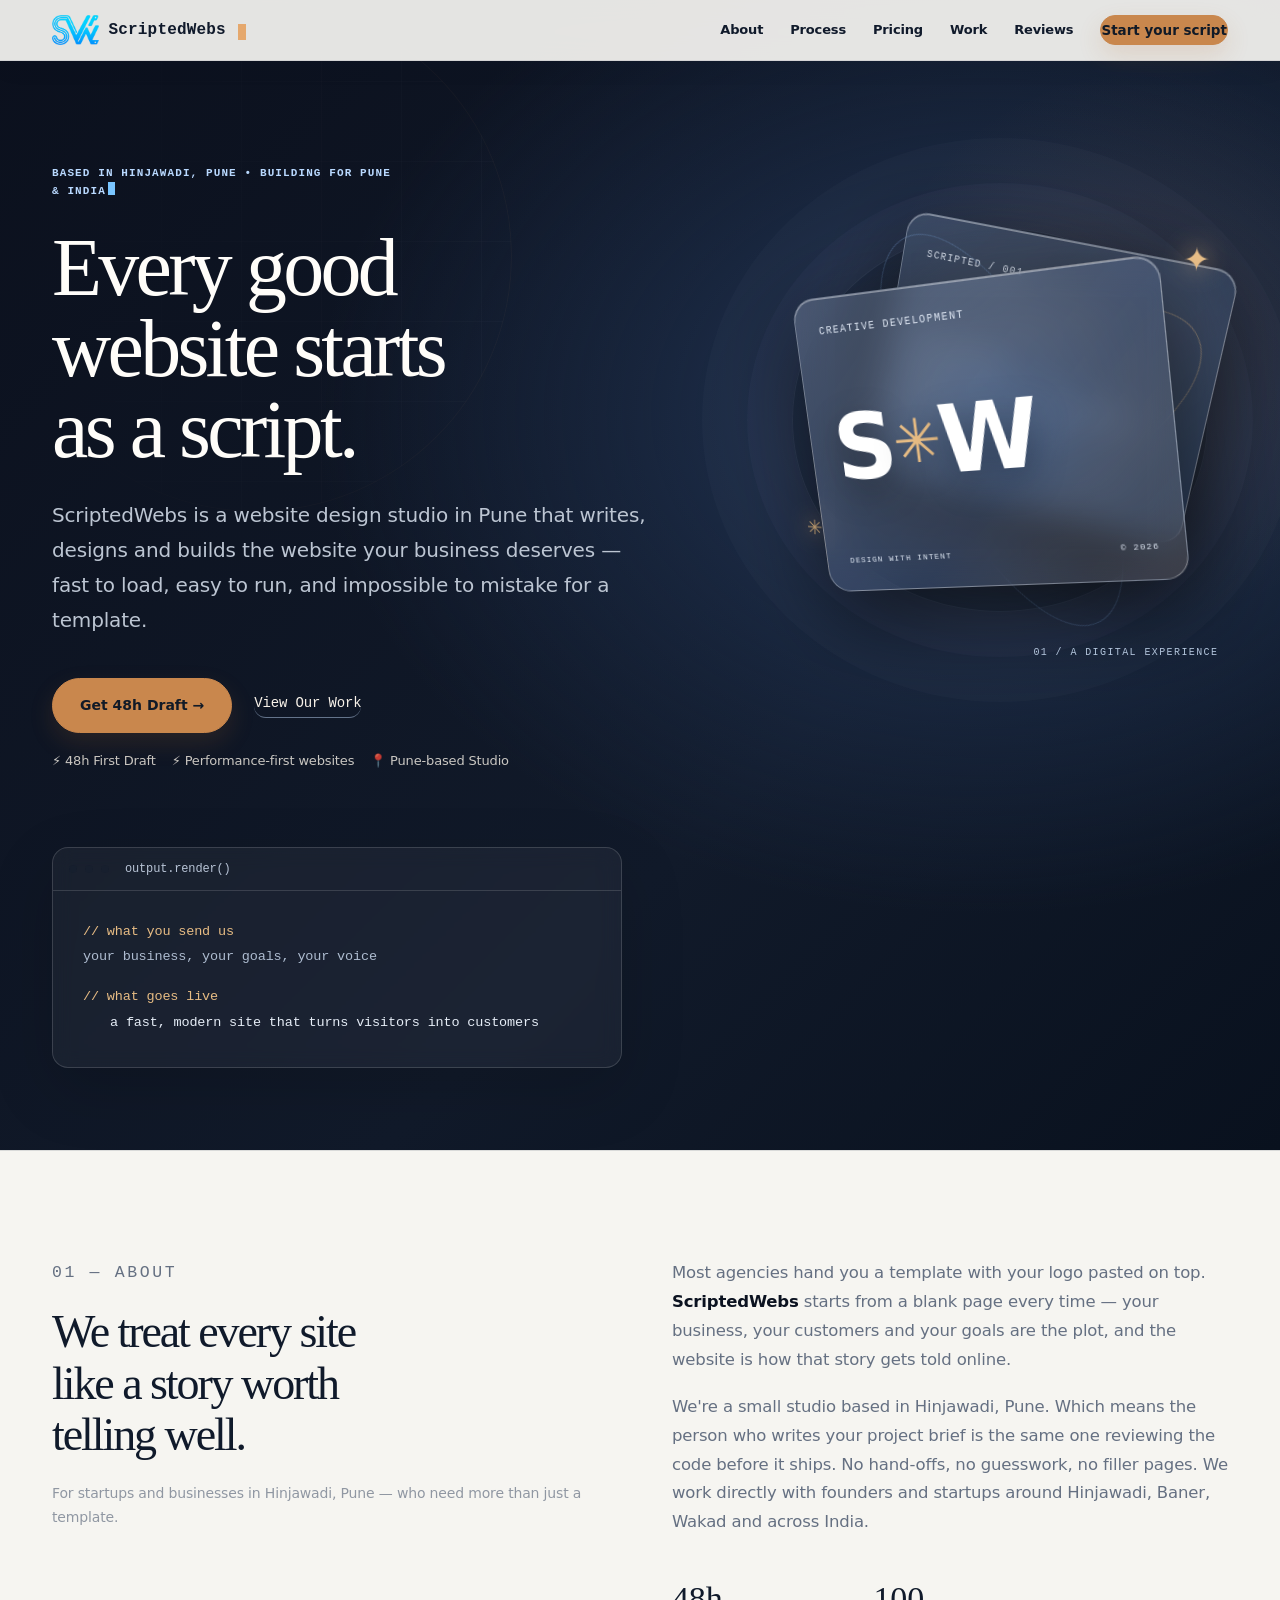
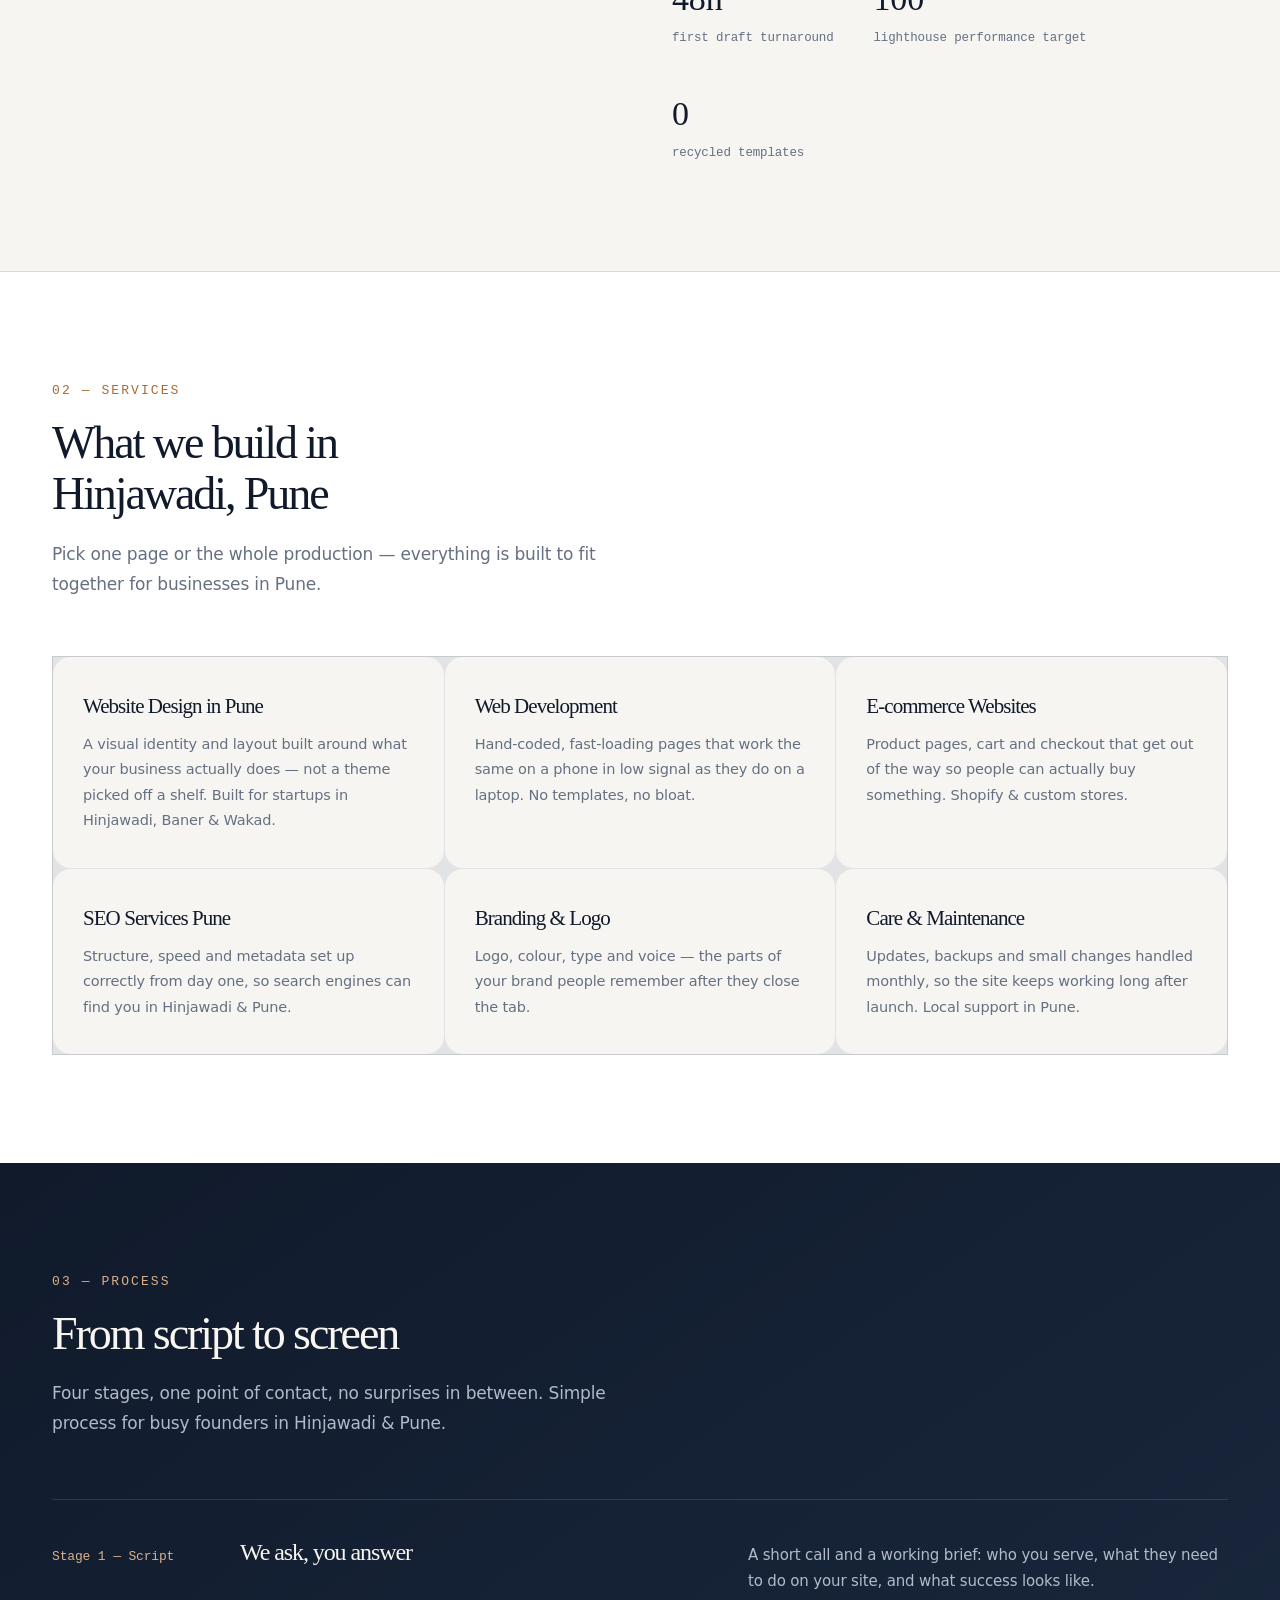
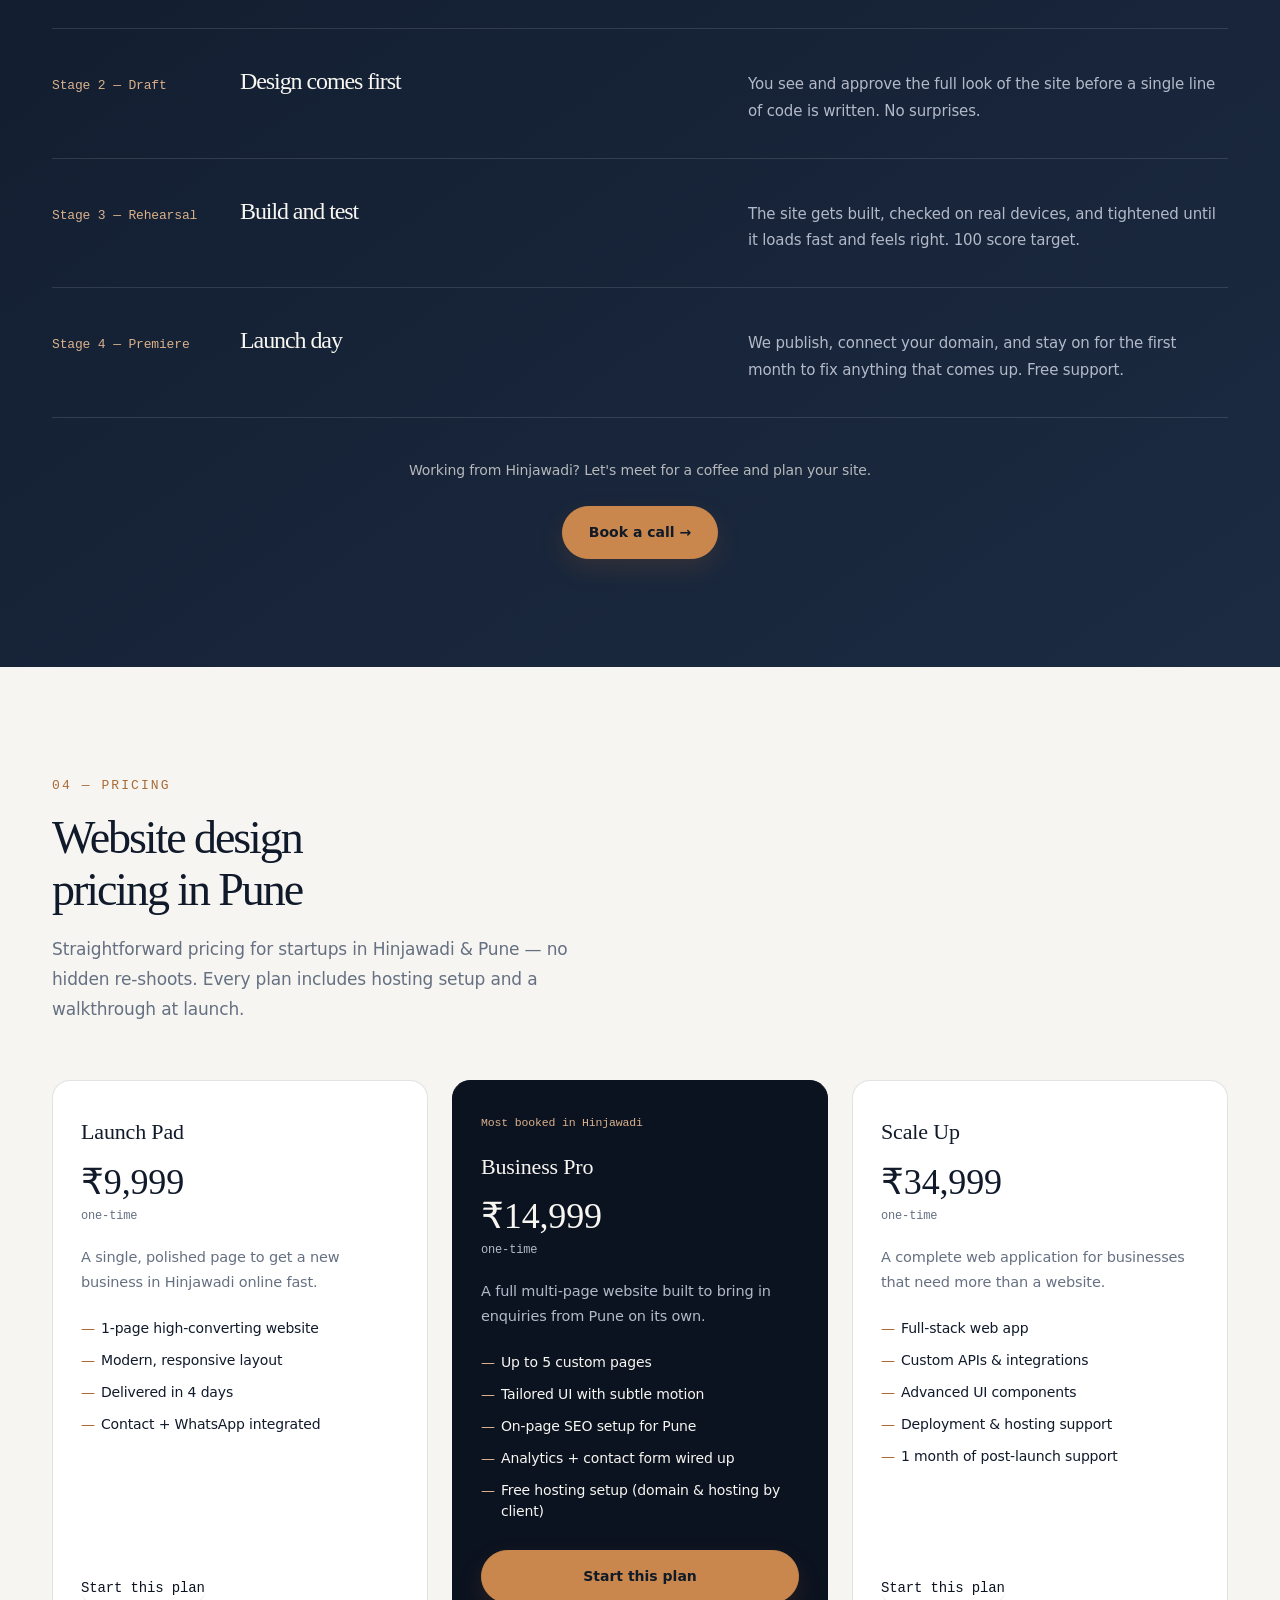
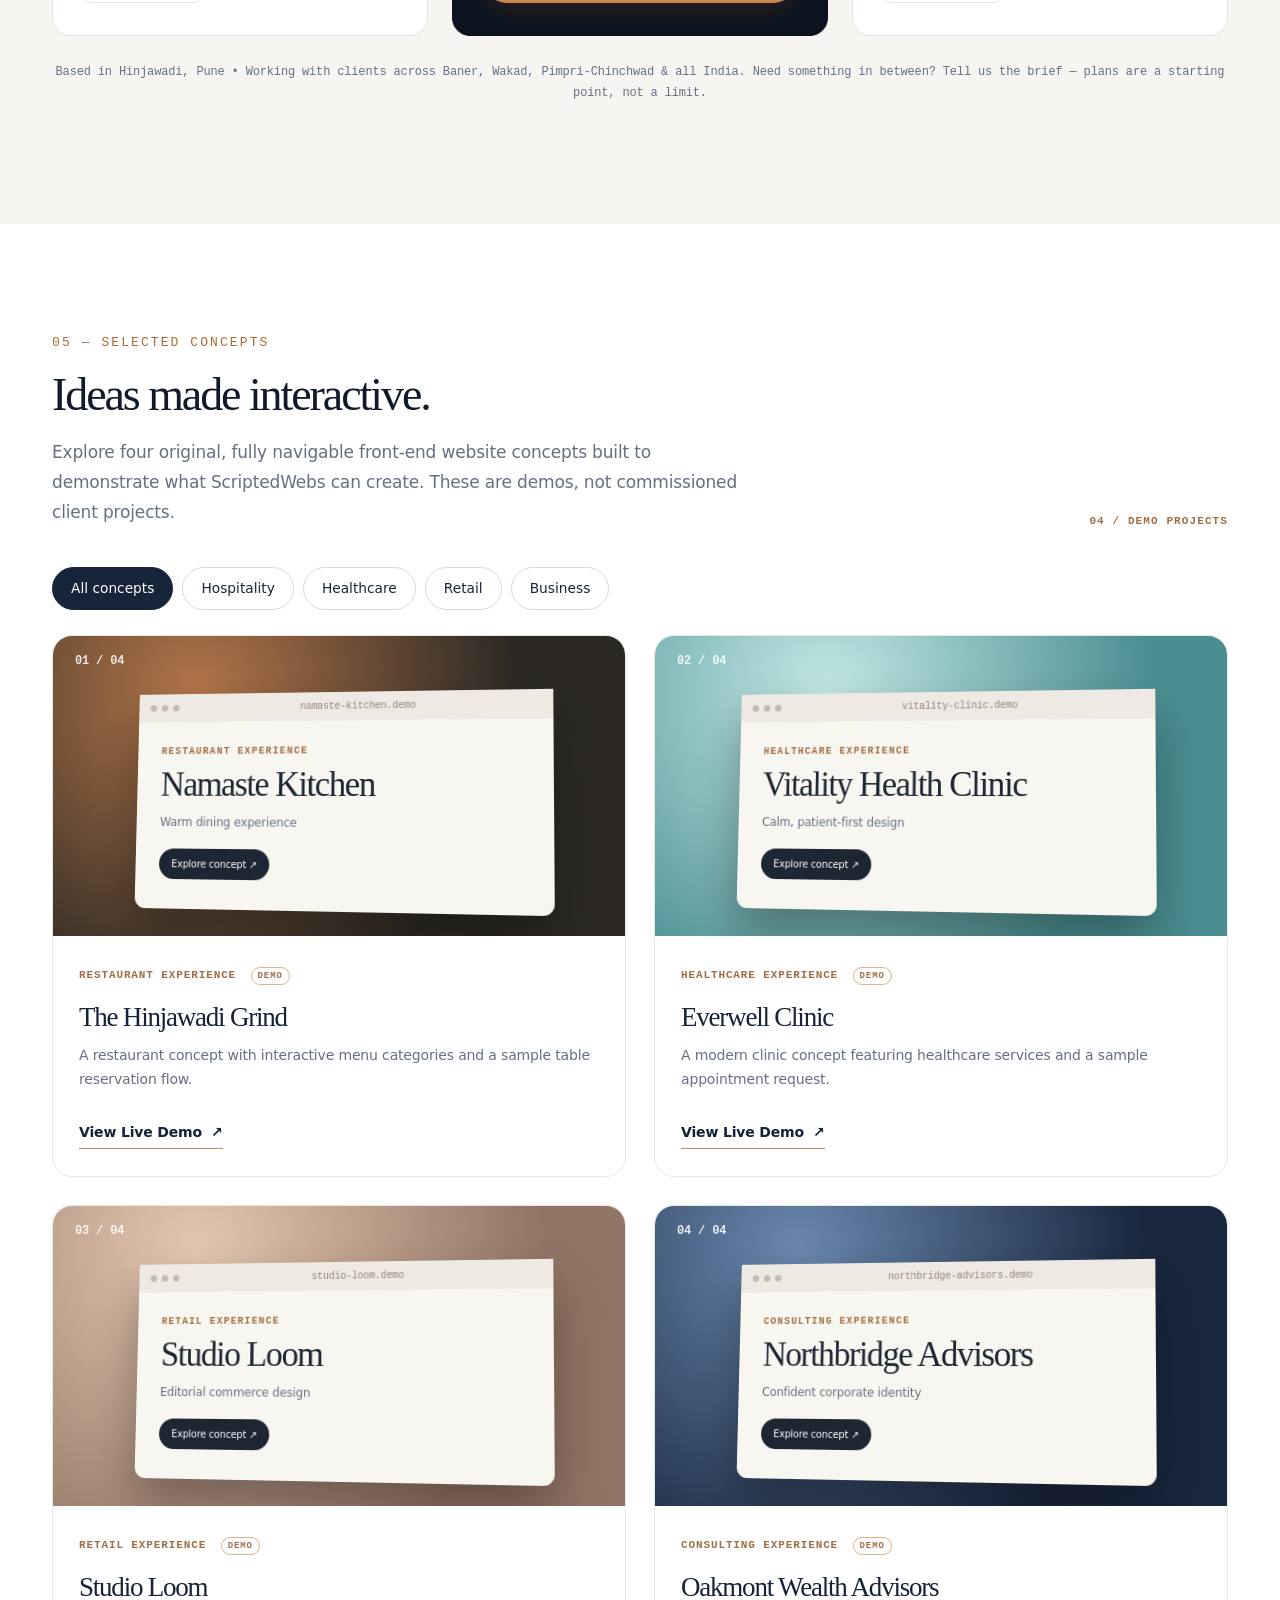
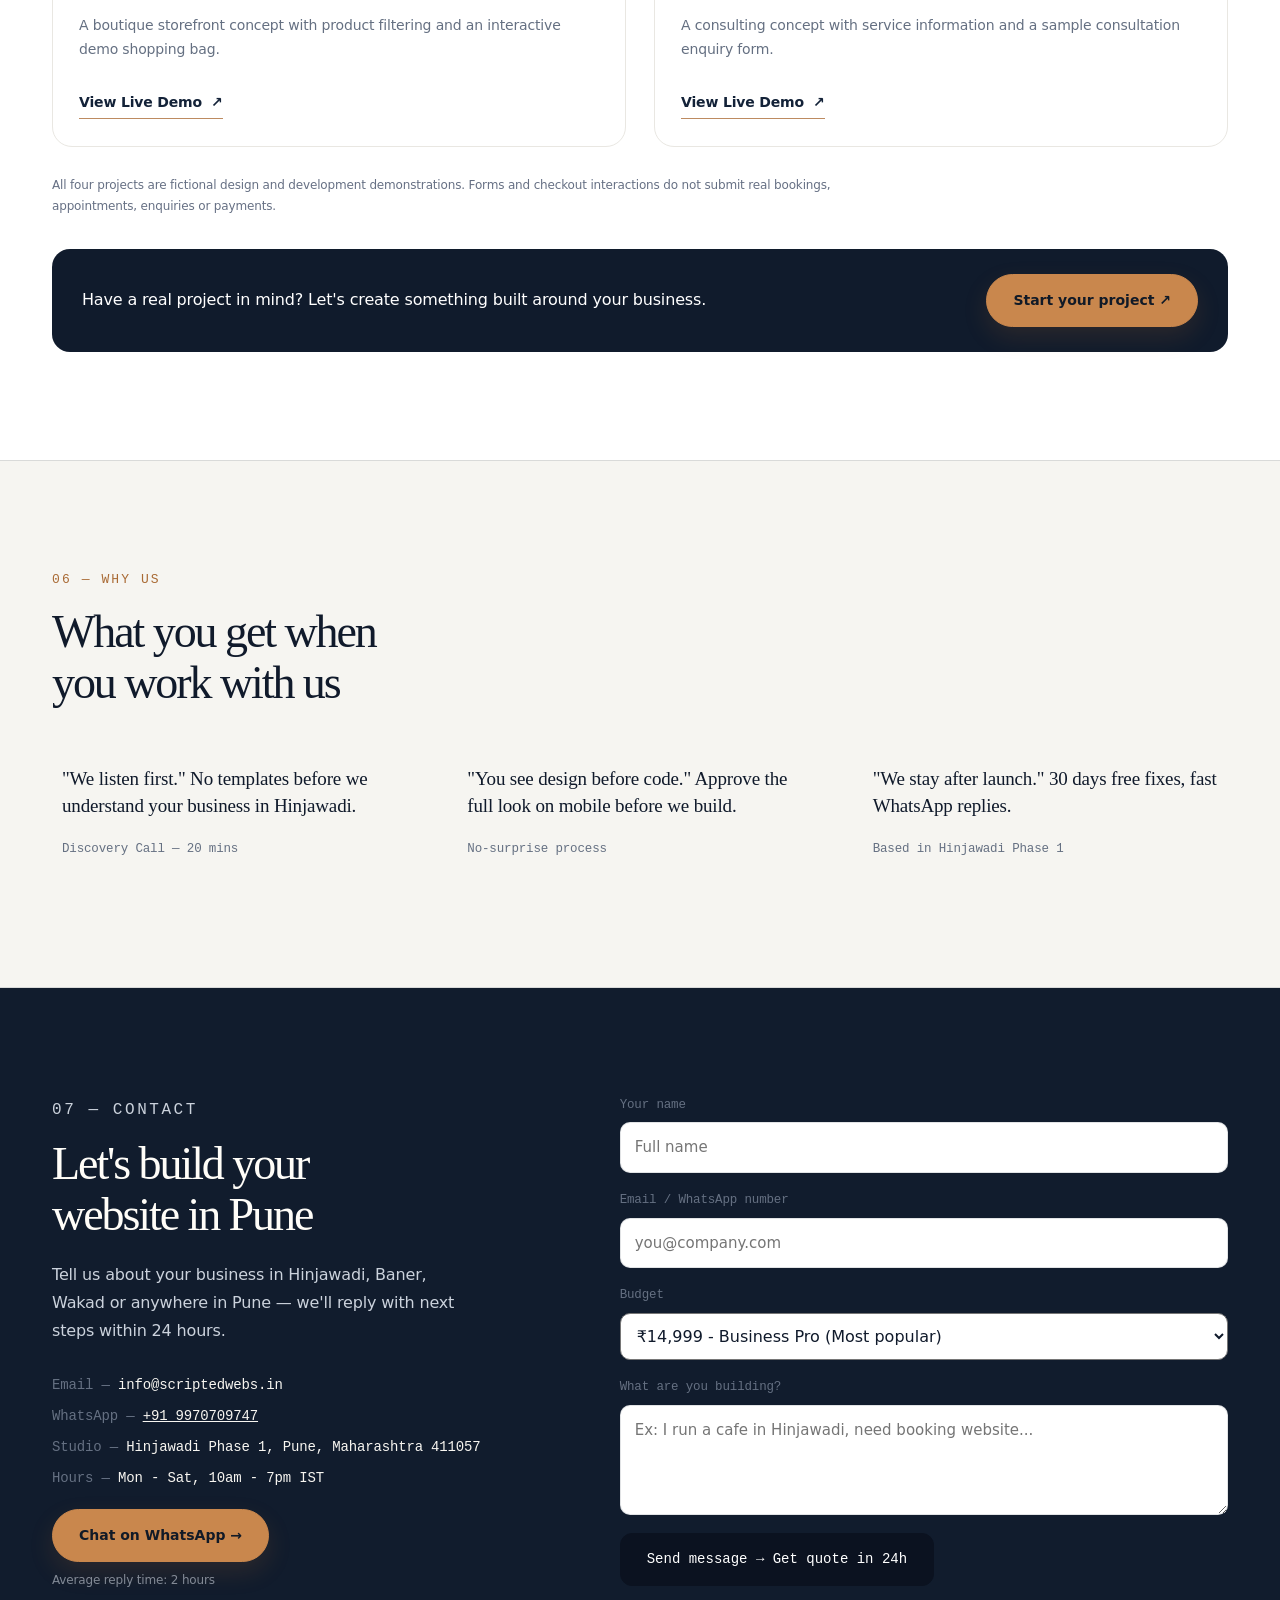
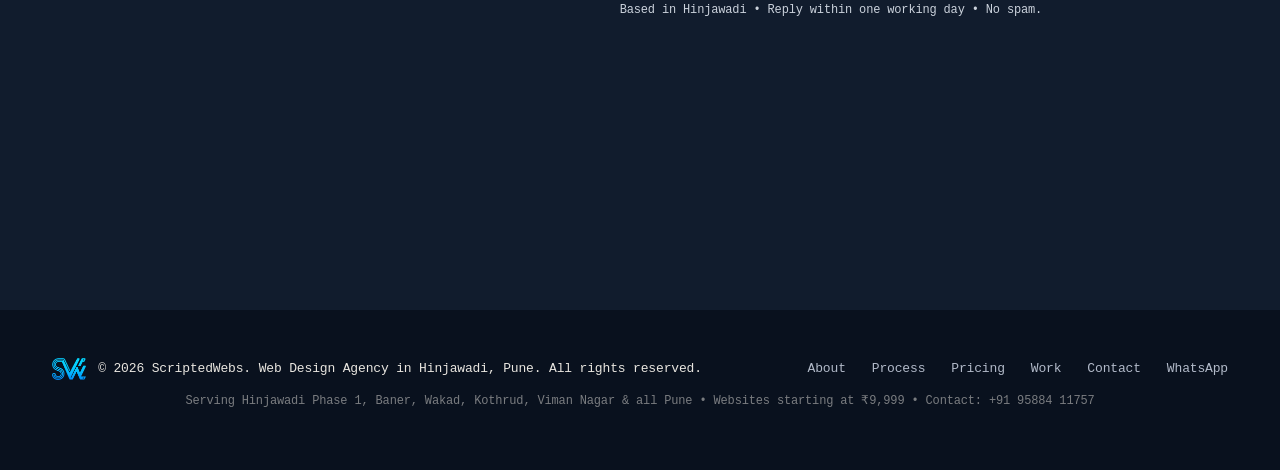
==== commit 0bf35fc8: "Update index.html" ====
--- a/index.html
+++ b/index.html
@@ -2576,11 +2576,11 @@
       <div class="work-grid portfolio-grid">
         <article class="work-card portfolio-card" data-category="hospitality" data-title="Namaste Kitchen" data-type="Restaurant Experience · Demo concept" data-description="A restaurant concept with interactive menu categories and a sample table reservation flow." data-demo="demos/namaste-kitchen/" tabindex="0" role="button" aria-label="Read about Namaste Kitchen demo project">
           <div class="portfolio-visual visual-hospitality" aria-hidden="true"><span class="portfolio-index">01 / 04</span><div class="mock-browser"><div class="mock-browser-bar"><i></i><i></i><i></i><span>namaste-kitchen.demo</span></div><div class="mock-browser-content"><span class="mock-kicker">RESTAURANT EXPERIENCE</span><strong>Namaste Kitchen</strong><small>Warm dining experience</small><span class="mock-action">Explore concept ↗</span></div></div></div>
-          <div class="portfolio-card-info"><div><span class="portfolio-type">Restaurant Experience <span class="portfolio-demo-pill">DEMO</span></span><h3>Namaste Kitchen</h3><p>A restaurant concept with interactive menu categories and a sample table reservation flow.</p></div><a class="portfolio-live" href="demos/namaste-kitchen/" target="_blank" rel="noopener noreferrer" aria-label="Open Namaste Kitchen live demo in new tab">View Live Demo <span aria-hidden="true">↗</span></a></div>
+          <div class="portfolio-card-info"><div><span class="portfolio-type">Restaurant Experience <span class="portfolio-demo-pill">DEMO</span></span><h3>The Hinjawadi Grind</h3><p>A restaurant concept with interactive menu categories and a sample table reservation flow.</p></div><a class="portfolio-live" href="demos/namaste-kitchen/" target="_blank" rel="noopener noreferrer" aria-label="Open Namaste Kitchen live demo in new tab">View Live Demo <span aria-hidden="true">↗</span></a></div>
         </article>
         <article class="work-card portfolio-card" data-category="healthcare" data-title="Vitality Health Clinic" data-type="Healthcare Experience · Demo concept" data-description="A modern clinic concept featuring healthcare services and a sample appointment request." data-demo="demos/vitality-clinic/" tabindex="0" role="button" aria-label="Read about Vitality Health Clinic demo project">
           <div class="portfolio-visual visual-healthcare" aria-hidden="true"><span class="portfolio-index">02 / 04</span><div class="mock-browser"><div class="mock-browser-bar"><i></i><i></i><i></i><span>vitality-clinic.demo</span></div><div class="mock-browser-content"><span class="mock-kicker">HEALTHCARE EXPERIENCE</span><strong>Vitality Health Clinic</strong><small>Calm, patient-first design</small><span class="mock-action">Explore concept ↗</span></div></div></div>
-          <div class="portfolio-card-info"><div><span class="portfolio-type">Healthcare Experience <span class="portfolio-demo-pill">DEMO</span></span><h3>Vitality Health Clinic</h3><p>A modern clinic concept featuring healthcare services and a sample appointment request.</p></div><a class="portfolio-live" href="demos/vitality-clinic/" target="_blank" rel="noopener noreferrer" aria-label="Open Vitality Health Clinic live demo in new tab">View Live Demo <span aria-hidden="true">↗</span></a></div>
+          <div class="portfolio-card-info"><div><span class="portfolio-type">Healthcare Experience <span class="portfolio-demo-pill">DEMO</span></span><h3>Everwell Clinic</h3><p>A modern clinic concept featuring healthcare services and a sample appointment request.</p></div><a class="portfolio-live" href="demos/vitality-clinic/" target="_blank" rel="noopener noreferrer" aria-label="Open Vitality Health Clinic live demo in new tab">View Live Demo <span aria-hidden="true">↗</span></a></div>
         </article>
         <article class="work-card portfolio-card" data-category="retail" data-title="Studio Loom" data-type="Retail Experience · Demo concept" data-description="A boutique storefront concept with product filtering and an interactive demo shopping bag." data-demo="demos/studio-loom/" tabindex="0" role="button" aria-label="Read about Studio Loom demo project">
           <div class="portfolio-visual visual-retail" aria-hidden="true"><span class="portfolio-index">03 / 04</span><div class="mock-browser"><div class="mock-browser-bar"><i></i><i></i><i></i><span>studio-loom.demo</span></div><div class="mock-browser-content"><span class="mock-kicker">RETAIL EXPERIENCE</span><strong>Studio Loom</strong><small>Editorial commerce design</small><span class="mock-action">Explore concept ↗</span></div></div></div>
@@ -2588,7 +2588,7 @@
         </article>
         <article class="work-card portfolio-card" data-category="business" data-title="Northbridge Advisors" data-type="Consulting Experience · Demo concept" data-description="A consulting concept with service information and a sample consultation enquiry form." data-demo="demos/northbridge-advisors/" tabindex="0" role="button" aria-label="Read about Northbridge Advisors demo project">
           <div class="portfolio-visual visual-business" aria-hidden="true"><span class="portfolio-index">04 / 04</span><div class="mock-browser"><div class="mock-browser-bar"><i></i><i></i><i></i><span>northbridge-advisors.demo</span></div><div class="mock-browser-content"><span class="mock-kicker">CONSULTING EXPERIENCE</span><strong>Northbridge Advisors</strong><small>Confident corporate identity</small><span class="mock-action">Explore concept ↗</span></div></div></div>
-          <div class="portfolio-card-info"><div><span class="portfolio-type">Consulting Experience <span class="portfolio-demo-pill">DEMO</span></span><h3>Northbridge Advisors</h3><p>A consulting concept with service information and a sample consultation enquiry form.</p></div><a class="portfolio-live" href="demos/northbridge-advisors/" target="_blank" rel="noopener noreferrer" aria-label="Open Northbridge Advisors live demo in new tab">View Live Demo <span aria-hidden="true">↗</span></a></div>
+          <div class="portfolio-card-info"><div><span class="portfolio-type">Consulting Experience <span class="portfolio-demo-pill">DEMO</span></span><h3>Oakmont Wealth Advisors</h3><p>A consulting concept with service information and a sample consultation enquiry form.</p></div><a class="portfolio-live" href="demos/northbridge-advisors/" target="_blank" rel="noopener noreferrer" aria-label="Open Northbridge Advisors live demo in new tab">View Live Demo <span aria-hidden="true">↗</span></a></div>
         </article>
       </div><p class="portfolio-disclaimer">All four projects are fictional design and development demonstrations. Forms and checkout interactions do not submit real bookings, appointments, enquiries or payments.</p>
       <div class="portfolio-bottom"><p>Have a real project in mind? Let's create something built around your business.</p><a class="btn-primary" href="#contact">Start your project ↗</a></div>
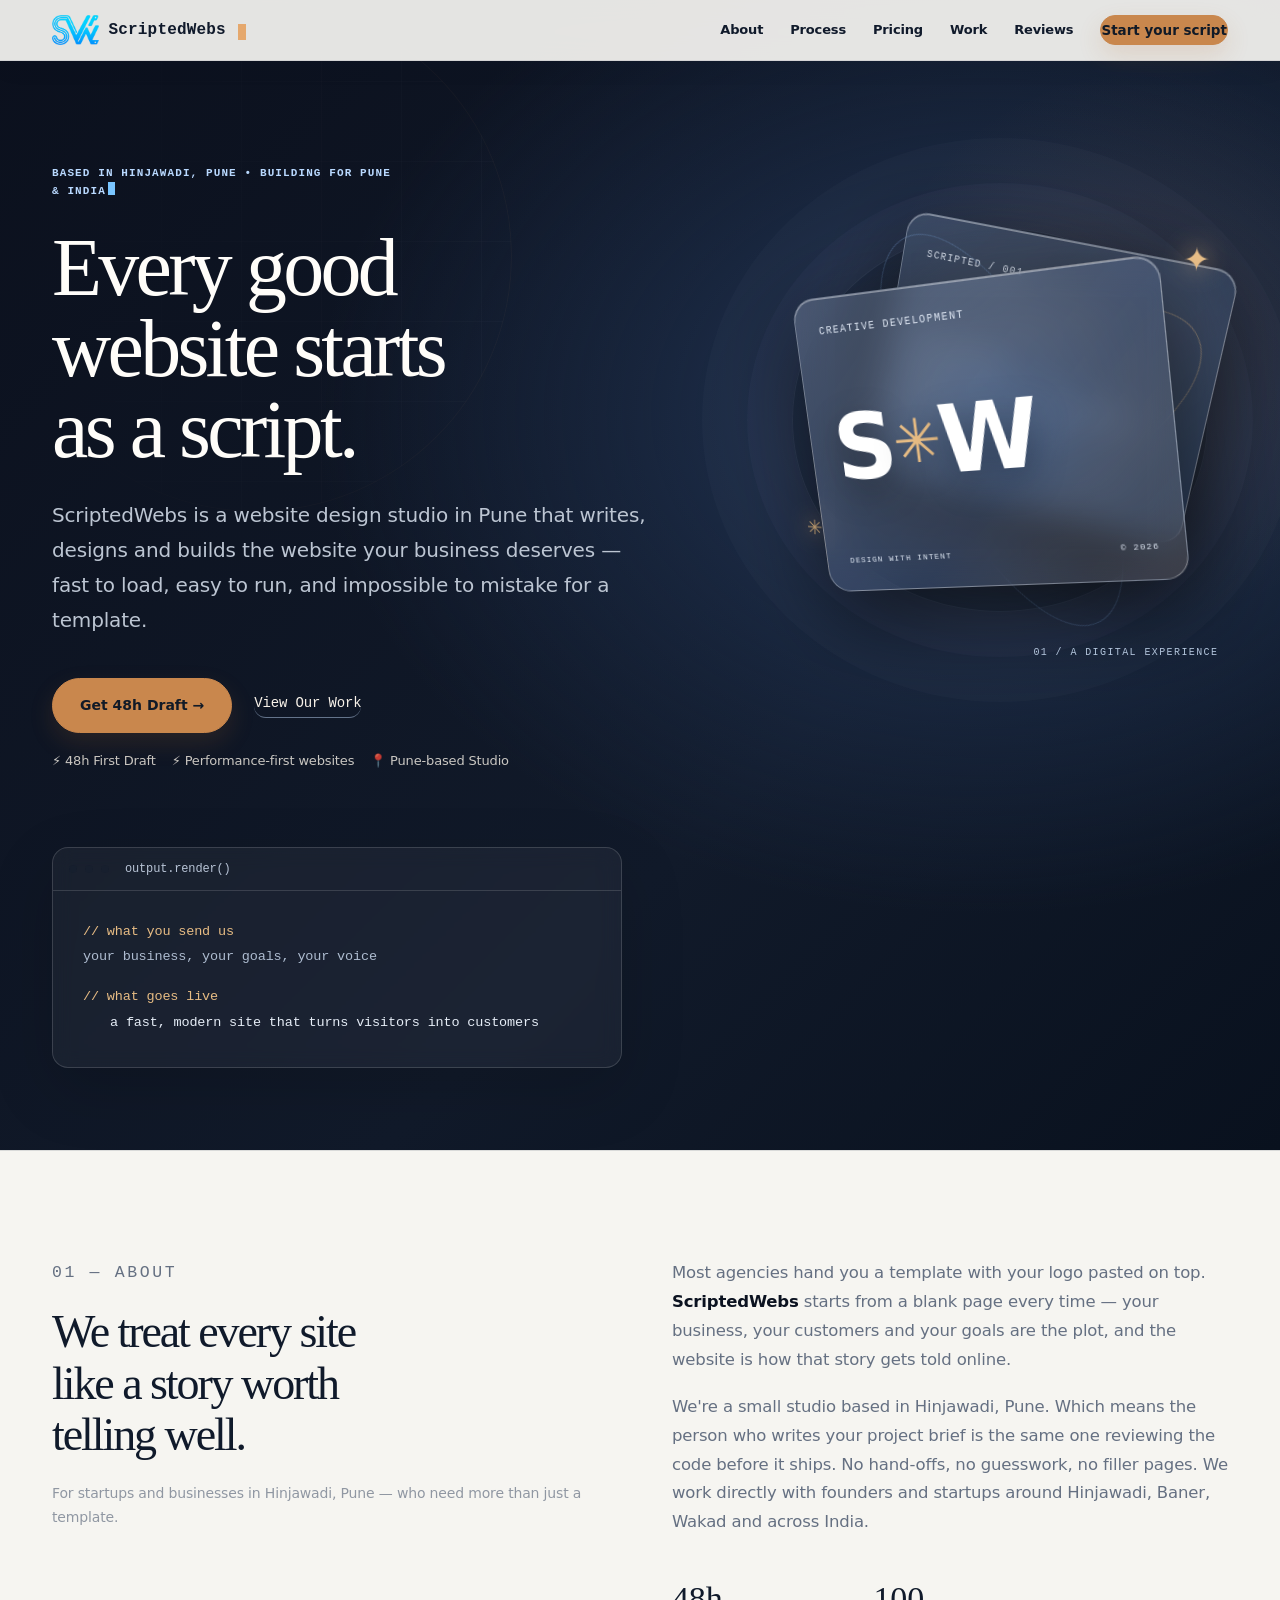
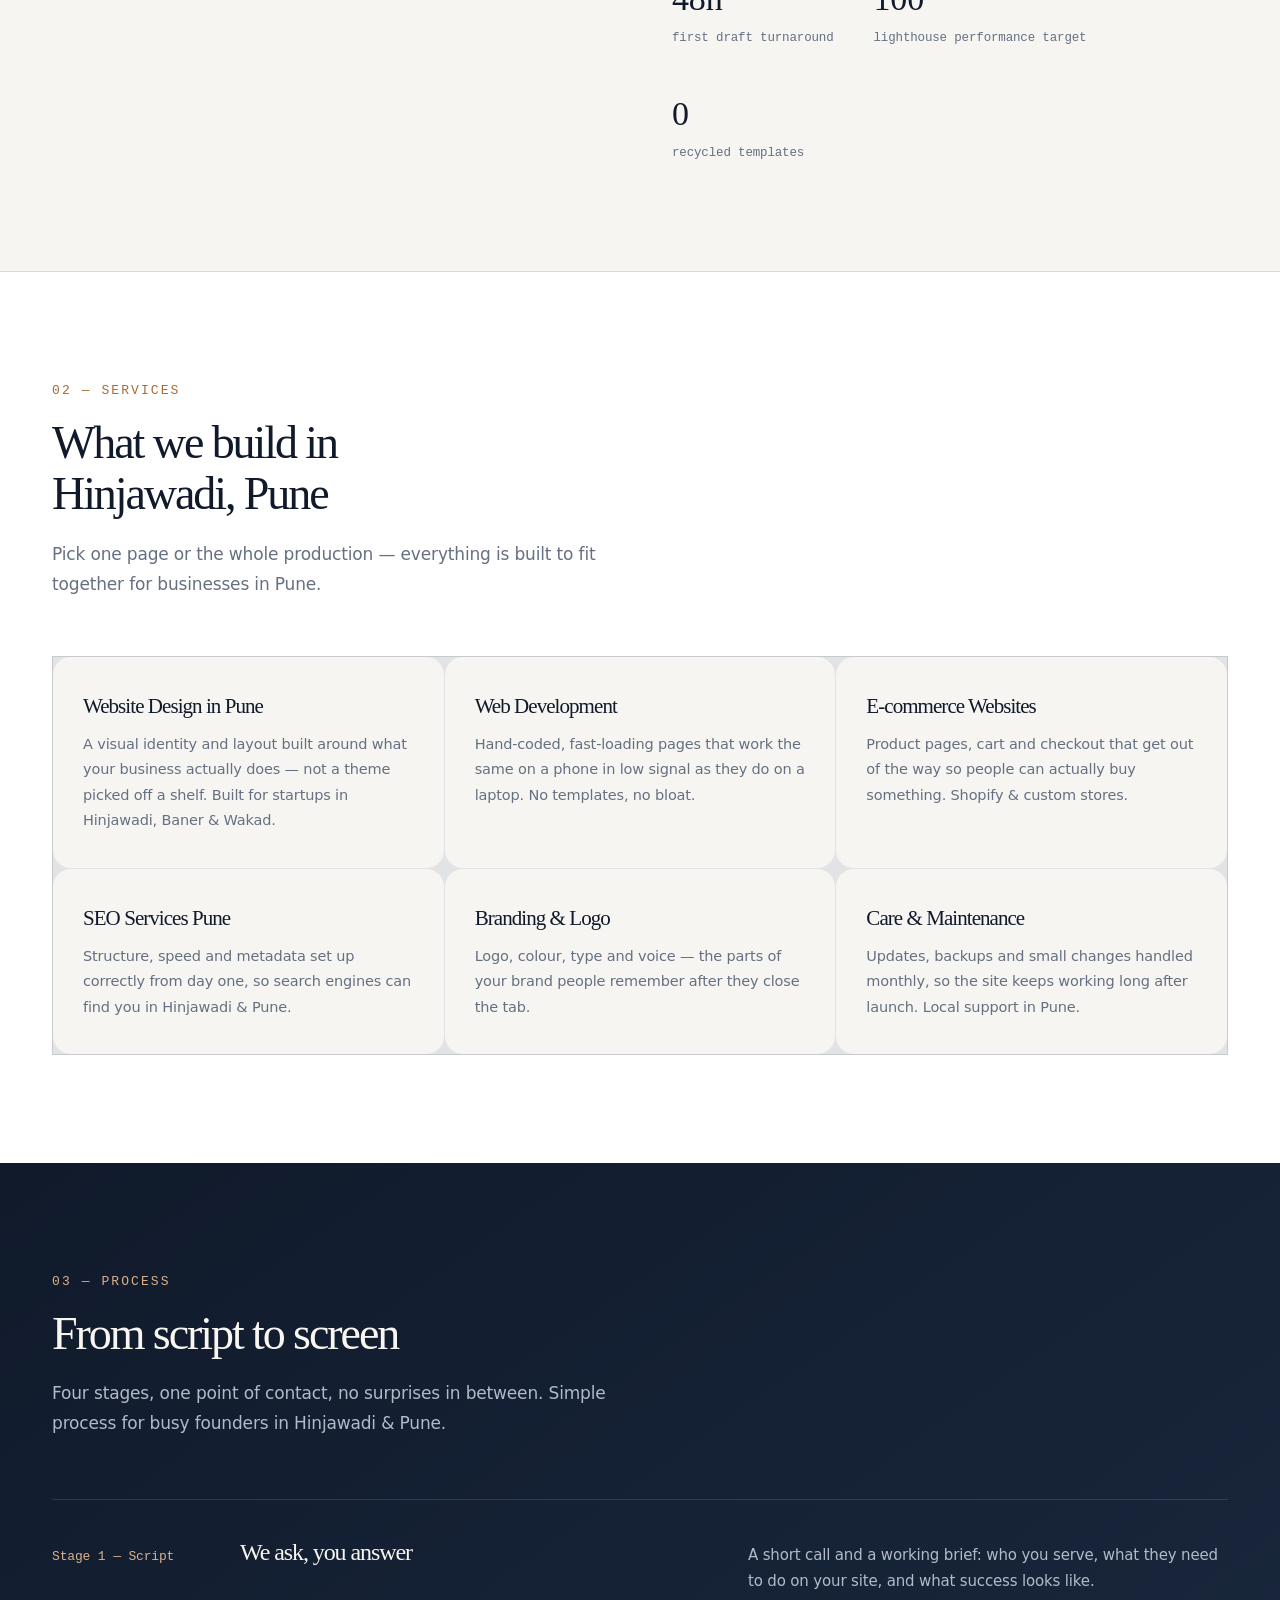
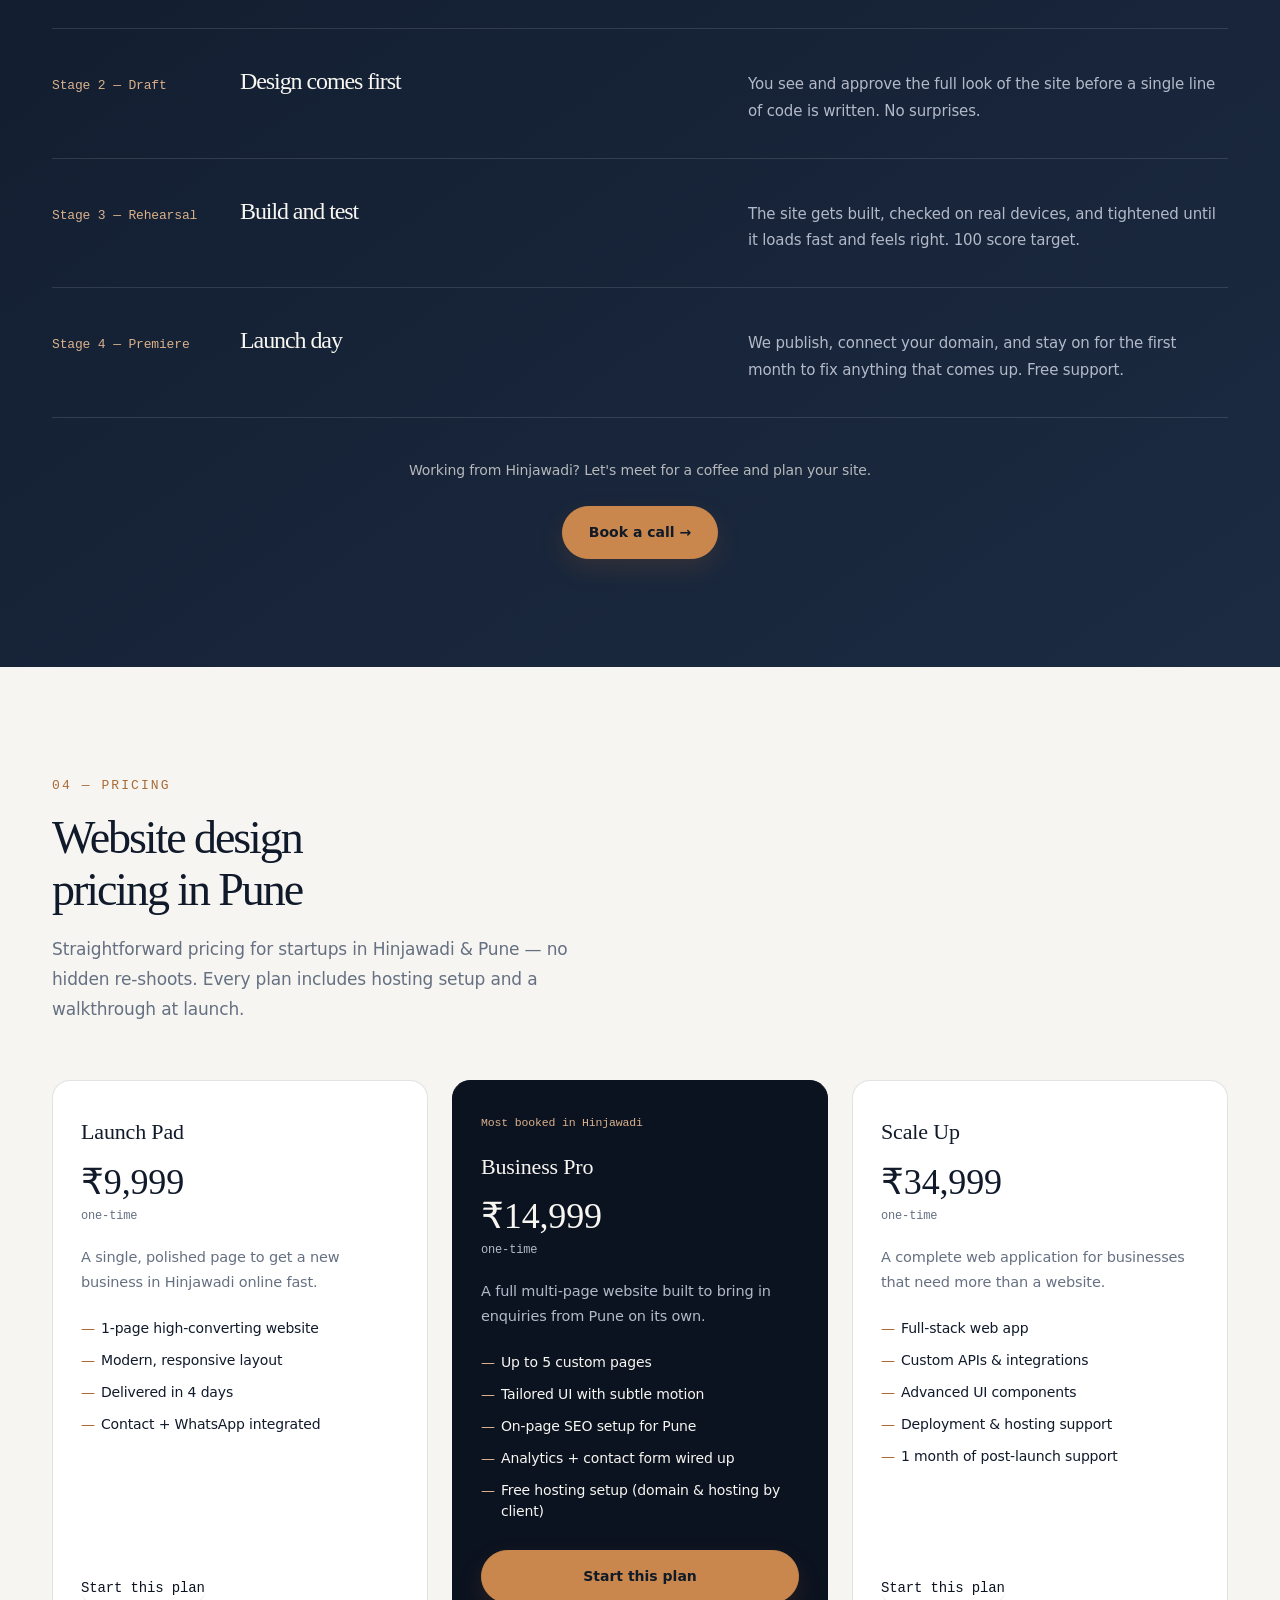
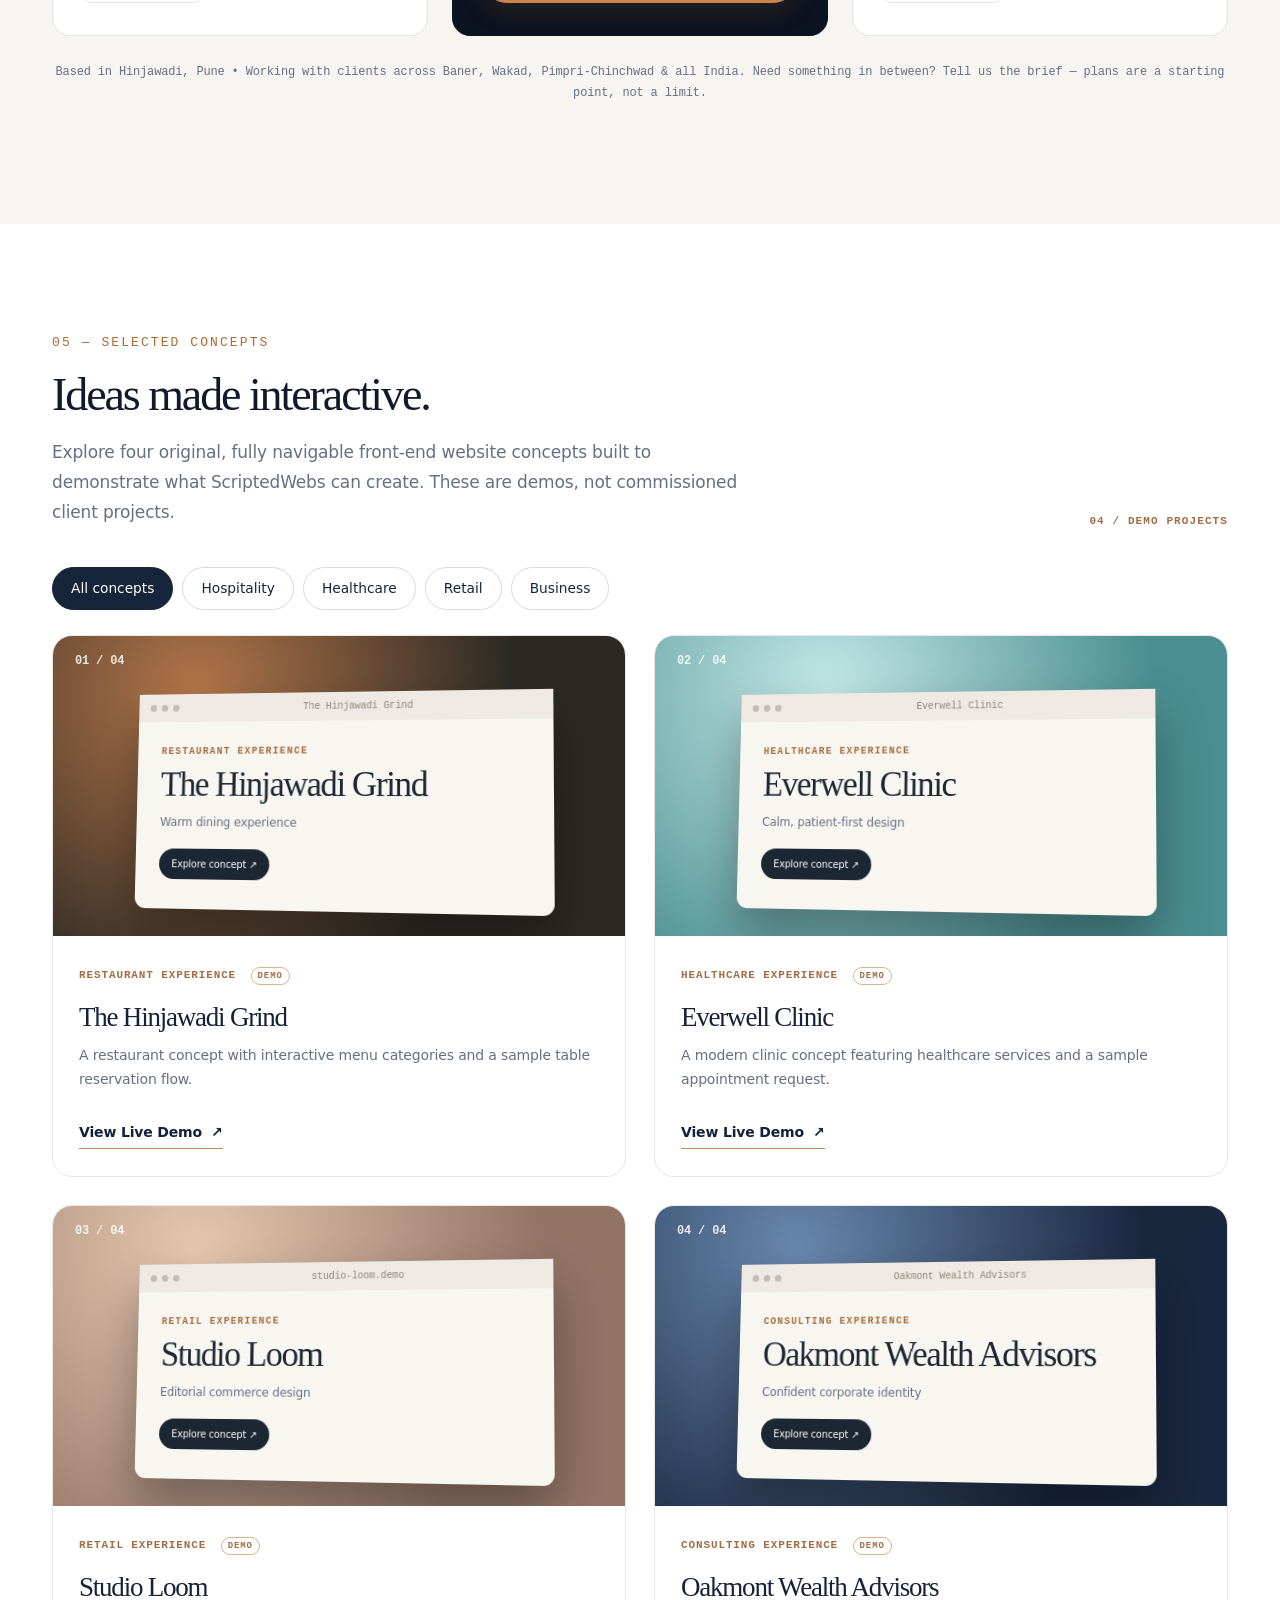
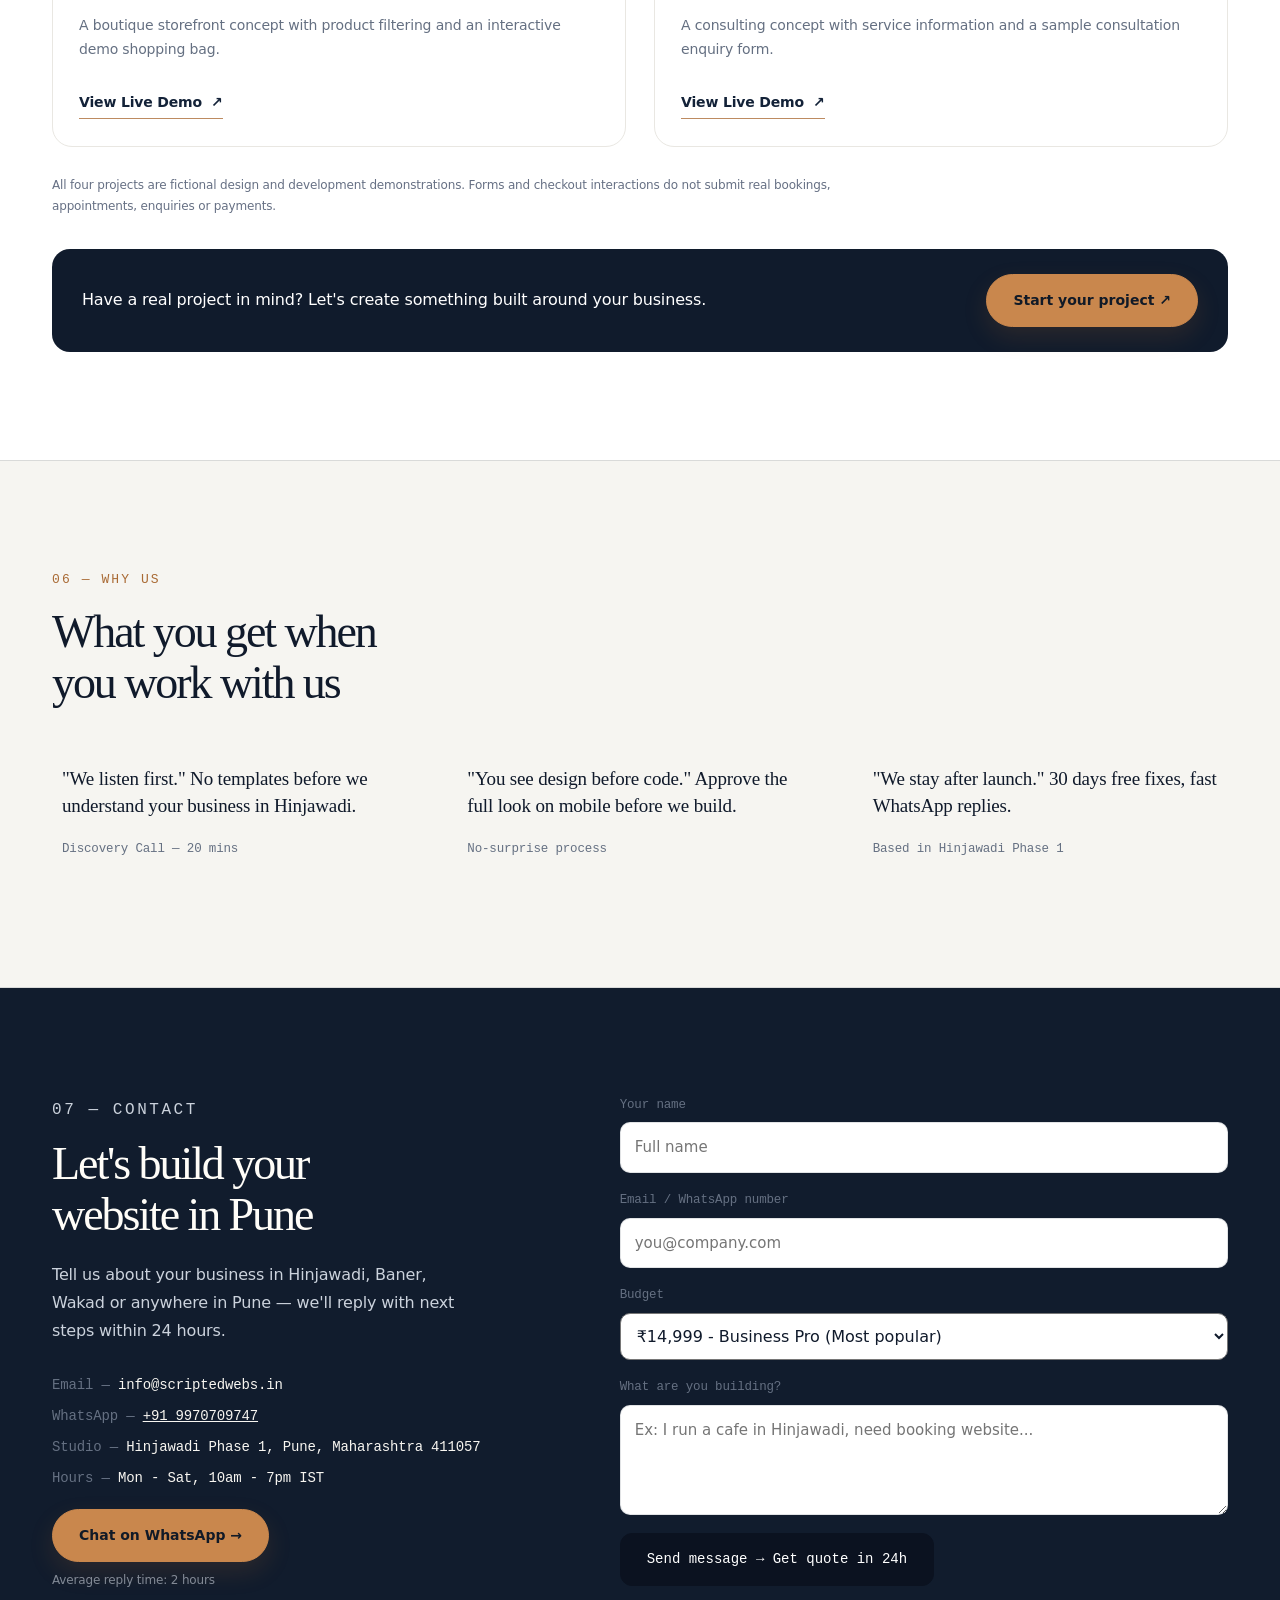
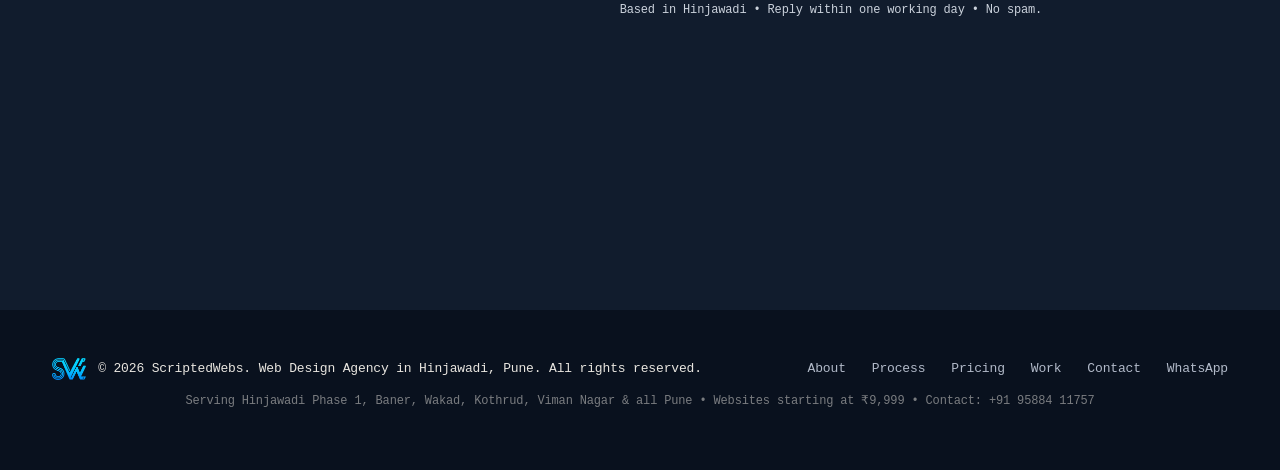
==== commit 82ff2991: "Update index.html" ====
--- a/index.html
+++ b/index.html
@@ -2262,7 +2262,7 @@
   <script
     type="application/ld+json">{"@context":"https://schema.org","@type":"ProfessionalService","name":"ScriptedWebs","description":"Website design and development studio serving startups and businesses in Pune.","email":"info@scriptedwebs.in","telephone":"+919970709747","address":{"@type":"PostalAddress","streetAddress":"Hinjawadi Phase 1","addressLocality":"Pune","addressRegion":"Maharashtra","postalCode":"411057","addressCountry":"IN"},"areaServed":[{"@type":"Place","name":"Pune"},{"@type":"Place","name":"Hinjawadi"},{"@type":"Place","name":"Baner"},{"@type":"Place","name":"Wakad"},{"@type":"Place","name":"Pimpri-Chinchwad"}],"serviceType":["Website design","Website development","Responsive website design"],"url":"https://scriptedwebs.in/","@id":"https://scriptedwebs.in/#business"}</script>
   <!-- SEO DEPLOYMENT: Confirm the actual public homepage URL, then add rel="canonical", og:url, and schema url using that exact HTTPS URL. Add og:image/twitter:image only after publishing a real 1200x630 share image. Submit sitemap.xml in Google Search Console and verify business contact details before publishing. Rankings are not guaranteed. -->
-  <link href="https://scriptedwebs.in/" rel="canonical" />
+  <link rel="canonical" href="https://scriptedwebs.in/">
   <meta content="https://scriptedwebs.in/" property="og:url" />
   <meta content="https://scriptedwebs.in/" name="twitter:url" />
 <link href="/assets/logo/favicon.ico" rel="icon" sizes="any" type="image/x-icon" />
@@ -2574,21 +2574,21 @@
       <div class="portfolio-heading"><div><h2 id="workHeading">Ideas made interactive.</h2><p class="section-sub">Explore four original, fully navigable front-end website concepts built to demonstrate what ScriptedWebs can create. These are demos, not commissioned client projects.</p></div><span class="portfolio-count">04 / DEMO PROJECTS</span></div>
       <div class="work-toolbar" role="group" aria-label="Filter portfolio projects"><button class="work-filter" type="button" data-filter="all" aria-pressed="true">All concepts</button><button class="work-filter" type="button" data-filter="hospitality" aria-pressed="false">Hospitality</button><button class="work-filter" type="button" data-filter="healthcare" aria-pressed="false">Healthcare</button><button class="work-filter" type="button" data-filter="retail" aria-pressed="false">Retail</button><button class="work-filter" type="button" data-filter="business" aria-pressed="false">Business</button></div>
       <div class="work-grid portfolio-grid">
-        <article class="work-card portfolio-card" data-category="hospitality" data-title="Namaste Kitchen" data-type="Restaurant Experience · Demo concept" data-description="A restaurant concept with interactive menu categories and a sample table reservation flow." data-demo="demos/namaste-kitchen/" tabindex="0" role="button" aria-label="Read about Namaste Kitchen demo project">
-          <div class="portfolio-visual visual-hospitality" aria-hidden="true"><span class="portfolio-index">01 / 04</span><div class="mock-browser"><div class="mock-browser-bar"><i></i><i></i><i></i><span>namaste-kitchen.demo</span></div><div class="mock-browser-content"><span class="mock-kicker">RESTAURANT EXPERIENCE</span><strong>Namaste Kitchen</strong><small>Warm dining experience</small><span class="mock-action">Explore concept ↗</span></div></div></div>
-          <div class="portfolio-card-info"><div><span class="portfolio-type">Restaurant Experience <span class="portfolio-demo-pill">DEMO</span></span><h3>The Hinjawadi Grind</h3><p>A restaurant concept with interactive menu categories and a sample table reservation flow.</p></div><a class="portfolio-live" href="demos/namaste-kitchen/" target="_blank" rel="noopener noreferrer" aria-label="Open Namaste Kitchen live demo in new tab">View Live Demo <span aria-hidden="true">↗</span></a></div>
+        <article class="work-card portfolio-card" data-category="hospitality" data-title="The Hinjawadi Grind" data-type="Restaurant Experience · Demo concept" data-description="A restaurant concept with interactive menu categories and a sample table reservation flow." data-demo="demos/The Hinjawadi Grind/" tabindex="0" role="button" aria-label="Read about The Hinjawadi Grind project">
+          <div class="portfolio-visual visual-hospitality" aria-hidden="true"><span class="portfolio-index">01 / 04</span><div class="mock-browser"><div class="mock-browser-bar"><i></i><i></i><i></i><span>The Hinjawadi Grind</span></div><div class="mock-browser-content"><span class="mock-kicker">RESTAURANT EXPERIENCE</span><strong>The Hinjawadi Grind</strong><small>Warm dining experience</small><span class="mock-action">Explore concept ↗</span></div></div></div>
+          <div class="portfolio-card-info"><div><span class="portfolio-type">Restaurant Experience <span class="portfolio-demo-pill">DEMO</span></span><h3>The Hinjawadi Grind</h3><p>A restaurant concept with interactive menu categories and a sample table reservation flow.</p></div><a class="portfolio-live" href="demos/The Hinjawadi Grind/" target="_blank" rel="noopener noreferrer" aria-label="Open The Hinjawadi Grind live demo in new tab">View Live Demo <span aria-hidden="true">↗</span></a></div>
         </article>
-        <article class="work-card portfolio-card" data-category="healthcare" data-title="Vitality Health Clinic" data-type="Healthcare Experience · Demo concept" data-description="A modern clinic concept featuring healthcare services and a sample appointment request." data-demo="demos/vitality-clinic/" tabindex="0" role="button" aria-label="Read about Vitality Health Clinic demo project">
-          <div class="portfolio-visual visual-healthcare" aria-hidden="true"><span class="portfolio-index">02 / 04</span><div class="mock-browser"><div class="mock-browser-bar"><i></i><i></i><i></i><span>vitality-clinic.demo</span></div><div class="mock-browser-content"><span class="mock-kicker">HEALTHCARE EXPERIENCE</span><strong>Vitality Health Clinic</strong><small>Calm, patient-first design</small><span class="mock-action">Explore concept ↗</span></div></div></div>
-          <div class="portfolio-card-info"><div><span class="portfolio-type">Healthcare Experience <span class="portfolio-demo-pill">DEMO</span></span><h3>Everwell Clinic</h3><p>A modern clinic concept featuring healthcare services and a sample appointment request.</p></div><a class="portfolio-live" href="demos/vitality-clinic/" target="_blank" rel="noopener noreferrer" aria-label="Open Vitality Health Clinic live demo in new tab">View Live Demo <span aria-hidden="true">↗</span></a></div>
+        <article class="work-card portfolio-card" data-category="healthcare" data-title="Everwell Clinic" data-type="Healthcare Experience · Demo concept" data-description="A modern clinic concept featuring healthcare services and a sample appointment request." data-demo="demos/Everwell Clinic/" tabindex="0" role="button" aria-label="Read about Everwell Clinic demo project">
+          <div class="portfolio-visual visual-healthcare" aria-hidden="true"><span class="portfolio-index">02 / 04</span><div class="mock-browser"><div class="mock-browser-bar"><i></i><i></i><i></i><span>Everwell Clinic</span></div><div class="mock-browser-content"><span class="mock-kicker">HEALTHCARE EXPERIENCE</span><strong>Everwell Clinic</strong><small>Calm, patient-first design</small><span class="mock-action">Explore concept ↗</span></div></div></div>
+          <div class="portfolio-card-info"><div><span class="portfolio-type">Healthcare Experience <span class="portfolio-demo-pill">DEMO</span></span><h3>Everwell Clinic</h3><p>A modern clinic concept featuring healthcare services and a sample appointment request.</p></div><a class="portfolio-live" href="demos/Everwell Clinic/" target="_blank" rel="noopener noreferrer" aria-label="Open Everwell Clinic live demo in new tab">View Live Demo <span aria-hidden="true">↗</span></a></div>
         </article>
         <article class="work-card portfolio-card" data-category="retail" data-title="Studio Loom" data-type="Retail Experience · Demo concept" data-description="A boutique storefront concept with product filtering and an interactive demo shopping bag." data-demo="demos/studio-loom/" tabindex="0" role="button" aria-label="Read about Studio Loom demo project">
           <div class="portfolio-visual visual-retail" aria-hidden="true"><span class="portfolio-index">03 / 04</span><div class="mock-browser"><div class="mock-browser-bar"><i></i><i></i><i></i><span>studio-loom.demo</span></div><div class="mock-browser-content"><span class="mock-kicker">RETAIL EXPERIENCE</span><strong>Studio Loom</strong><small>Editorial commerce design</small><span class="mock-action">Explore concept ↗</span></div></div></div>
           <div class="portfolio-card-info"><div><span class="portfolio-type">Retail Experience <span class="portfolio-demo-pill">DEMO</span></span><h3>Studio Loom</h3><p>A boutique storefront concept with product filtering and an interactive demo shopping bag.</p></div><a class="portfolio-live" href="demos/studio-loom/" target="_blank" rel="noopener noreferrer" aria-label="Open Studio Loom live demo in new tab">View Live Demo <span aria-hidden="true">↗</span></a></div>
         </article>
-        <article class="work-card portfolio-card" data-category="business" data-title="Northbridge Advisors" data-type="Consulting Experience · Demo concept" data-description="A consulting concept with service information and a sample consultation enquiry form." data-demo="demos/northbridge-advisors/" tabindex="0" role="button" aria-label="Read about Northbridge Advisors demo project">
-          <div class="portfolio-visual visual-business" aria-hidden="true"><span class="portfolio-index">04 / 04</span><div class="mock-browser"><div class="mock-browser-bar"><i></i><i></i><i></i><span>northbridge-advisors.demo</span></div><div class="mock-browser-content"><span class="mock-kicker">CONSULTING EXPERIENCE</span><strong>Northbridge Advisors</strong><small>Confident corporate identity</small><span class="mock-action">Explore concept ↗</span></div></div></div>
-          <div class="portfolio-card-info"><div><span class="portfolio-type">Consulting Experience <span class="portfolio-demo-pill">DEMO</span></span><h3>Oakmont Wealth Advisors</h3><p>A consulting concept with service information and a sample consultation enquiry form.</p></div><a class="portfolio-live" href="demos/northbridge-advisors/" target="_blank" rel="noopener noreferrer" aria-label="Open Northbridge Advisors live demo in new tab">View Live Demo <span aria-hidden="true">↗</span></a></div>
+        <article class="work-card portfolio-card" data-category="business" data-title="Oakmont Wealth Advisors" data-type="Consulting Experience · Demo concept" data-description="A consulting concept with service information and a sample consultation enquiry form." data-demo="demos/Oakmont Wealth Advisors/" tabindex="0" role="button" aria-label="Read about Oakmont Wealth Advisors demo project">
+          <div class="portfolio-visual visual-business" aria-hidden="true"><span class="portfolio-index">04 / 04</span><div class="mock-browser"><div class="mock-browser-bar"><i></i><i></i><i></i><span>Oakmont Wealth Advisors</span></div><div class="mock-browser-content"><span class="mock-kicker">CONSULTING EXPERIENCE</span><strong>Oakmont Wealth Advisors</strong><small>Confident corporate identity</small><span class="mock-action">Explore concept ↗</span></div></div></div>
+          <div class="portfolio-card-info"><div><span class="portfolio-type">Consulting Experience <span class="portfolio-demo-pill">DEMO</span></span><h3>Oakmont Wealth Advisors</h3><p>A consulting concept with service information and a sample consultation enquiry form.</p></div><a class="portfolio-live" href="demos/Oakmont Wealth Advisors/" target="_blank" rel="noopener noreferrer" aria-label="Open Oakmont Wealth Advisors live demo in new tab">View Live Demo <span aria-hidden="true">↗</span></a></div>
         </article>
       </div><p class="portfolio-disclaimer">All four projects are fictional design and development demonstrations. Forms and checkout interactions do not submit real bookings, appointments, enquiries or payments.</p>
       <div class="portfolio-bottom"><p>Have a real project in mind? Let's create something built around your business.</p><a class="btn-primary" href="#contact">Start your project ↗</a></div>
